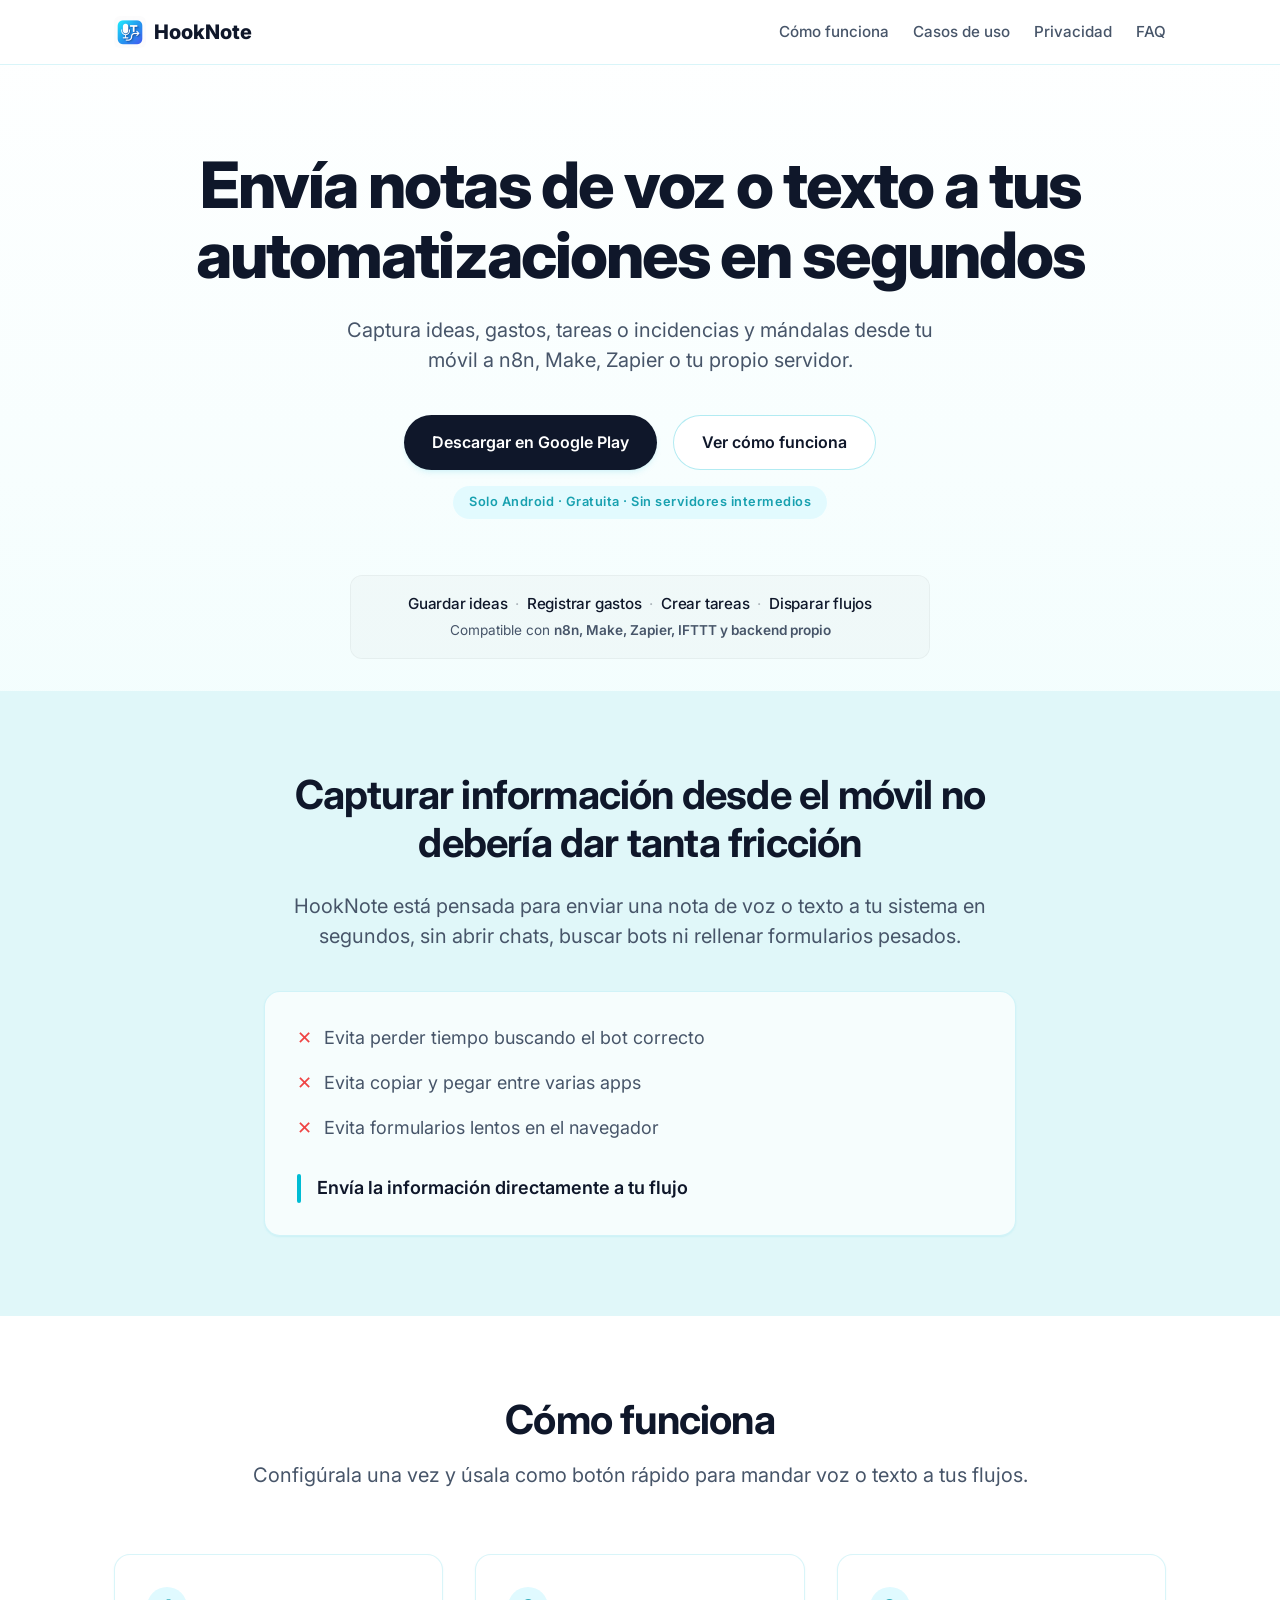
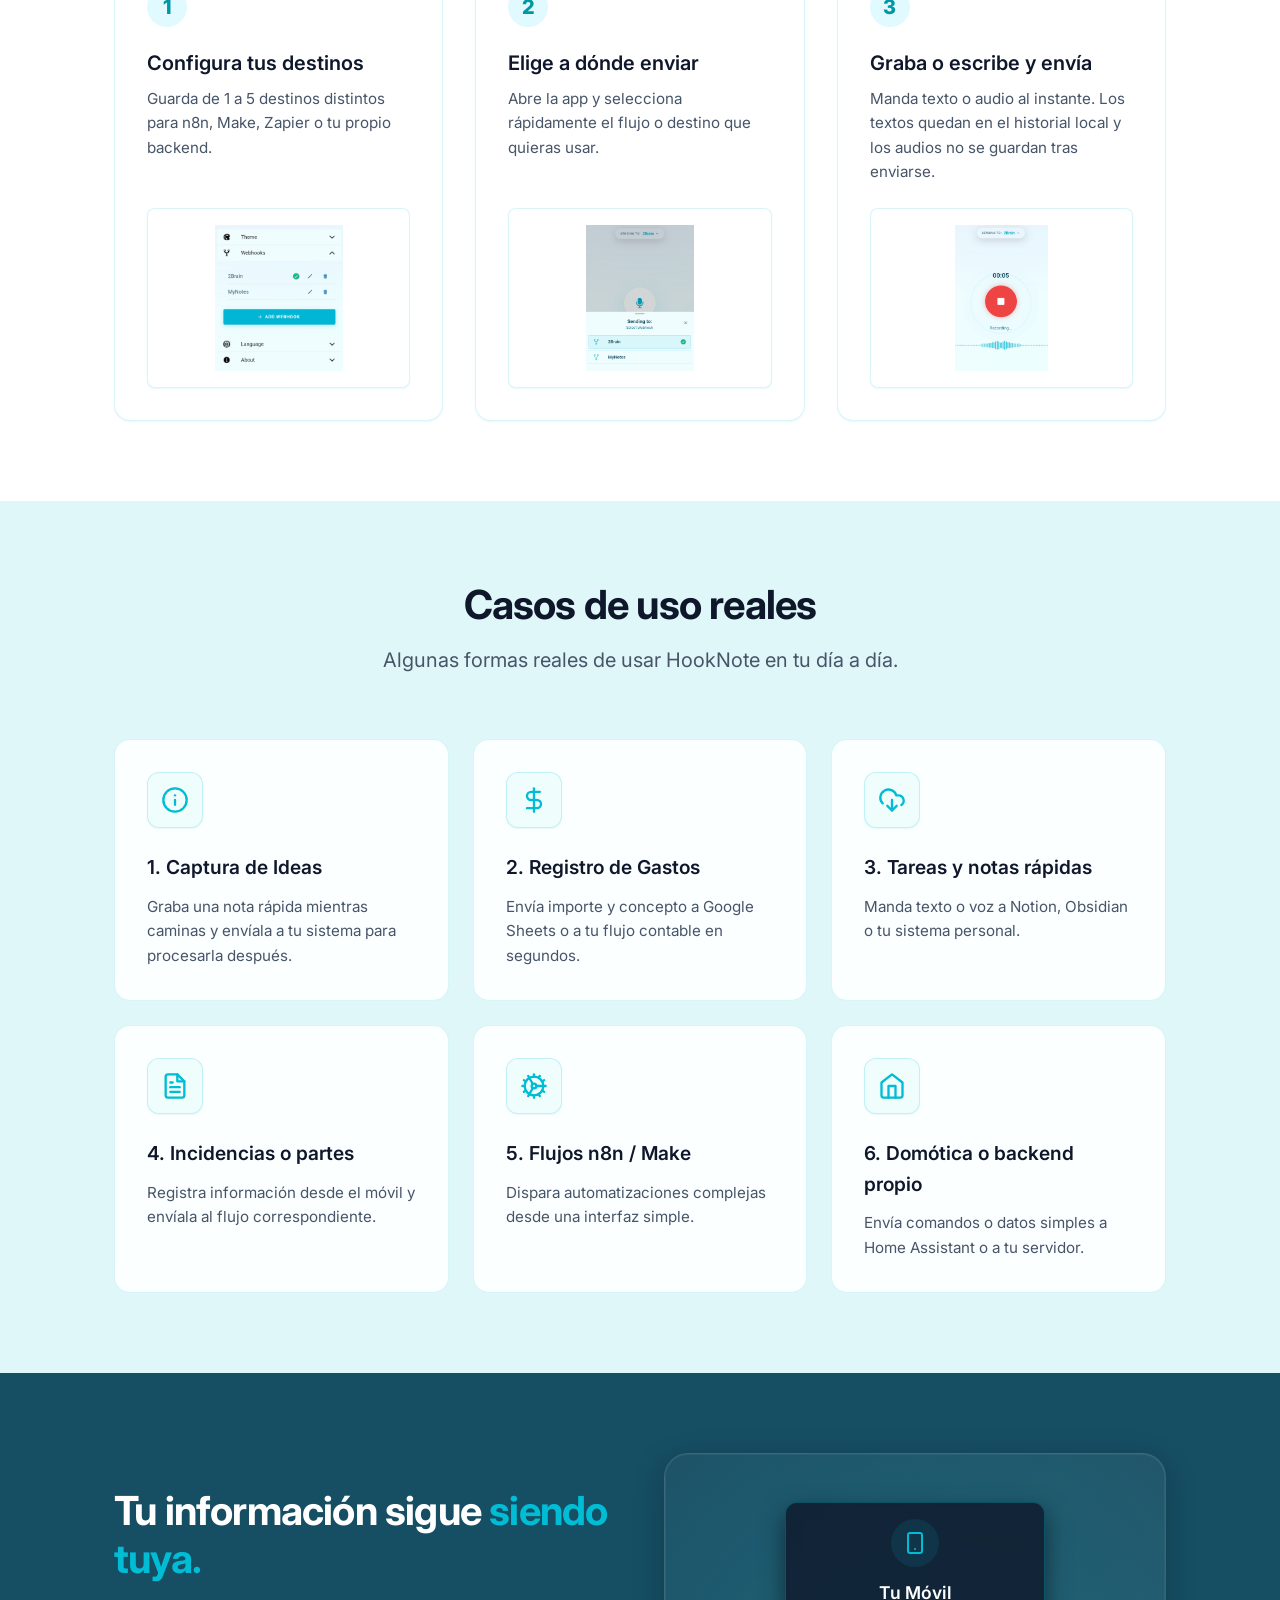
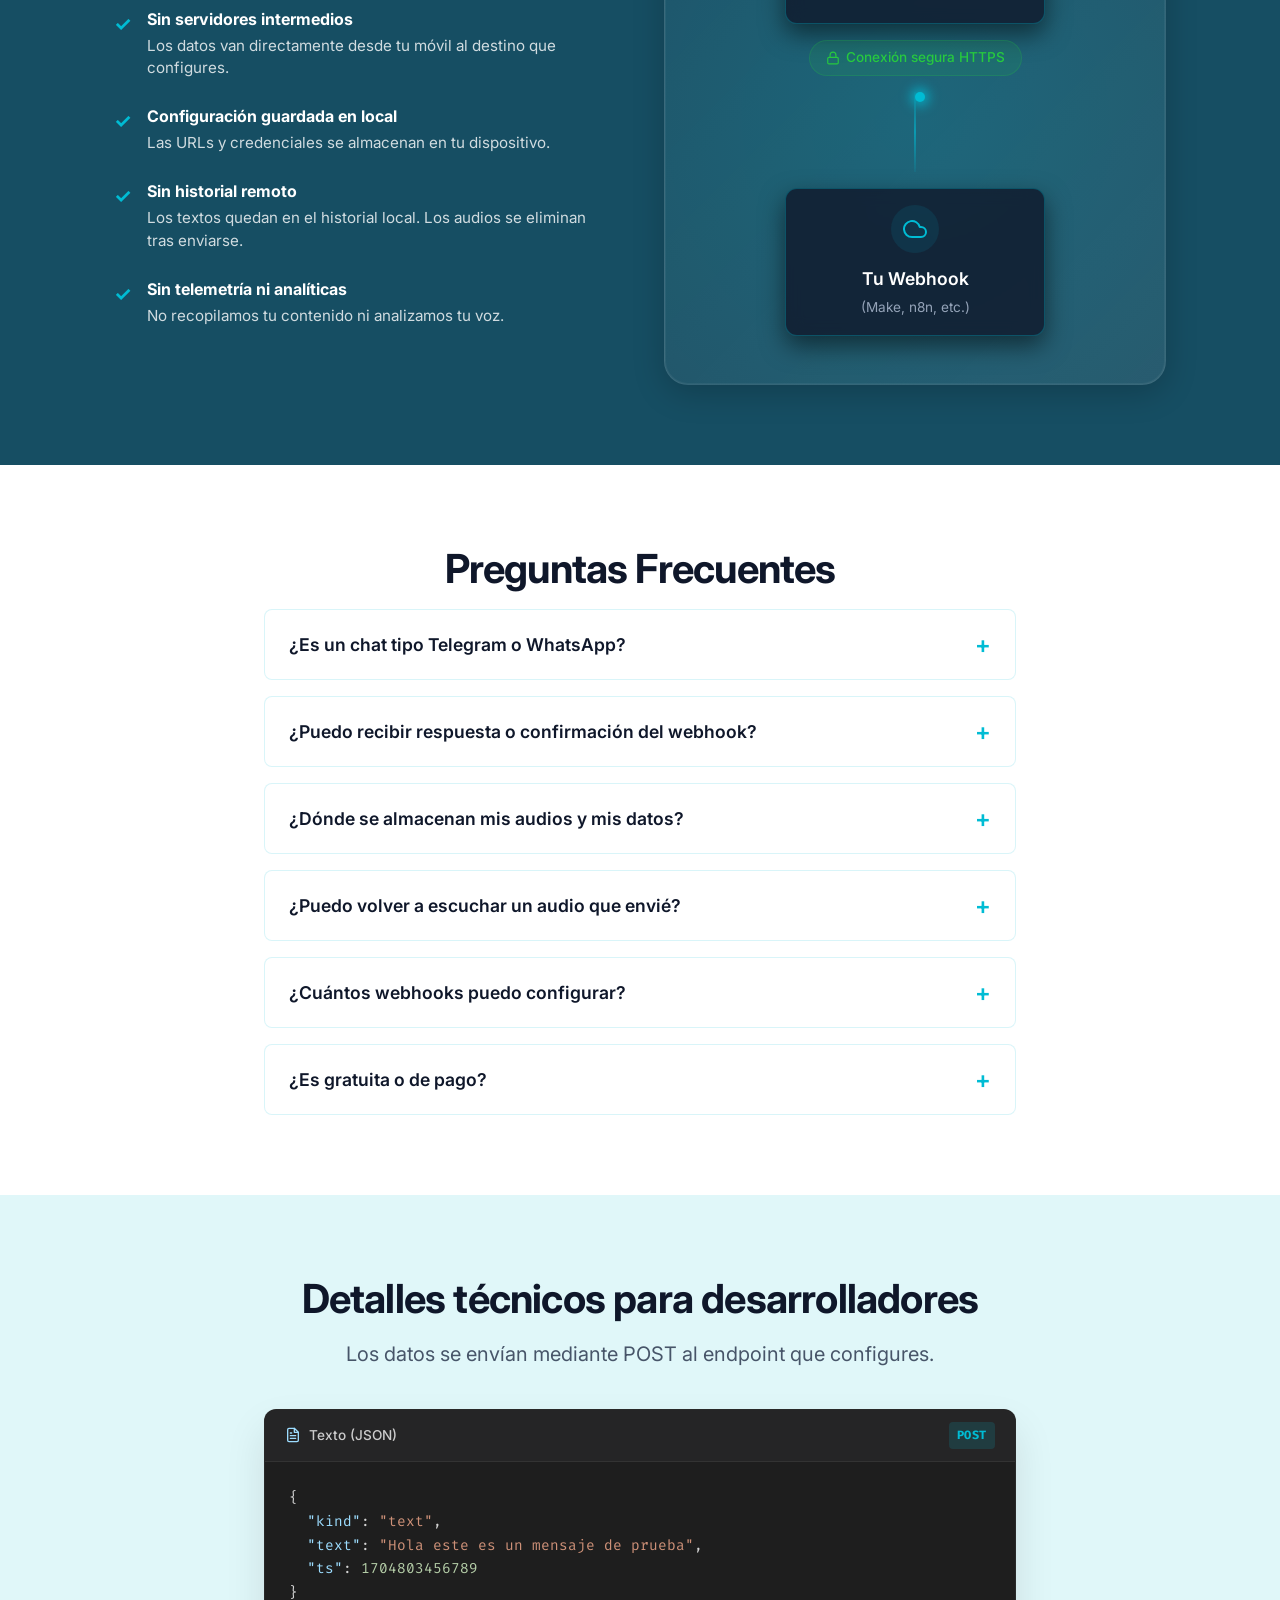
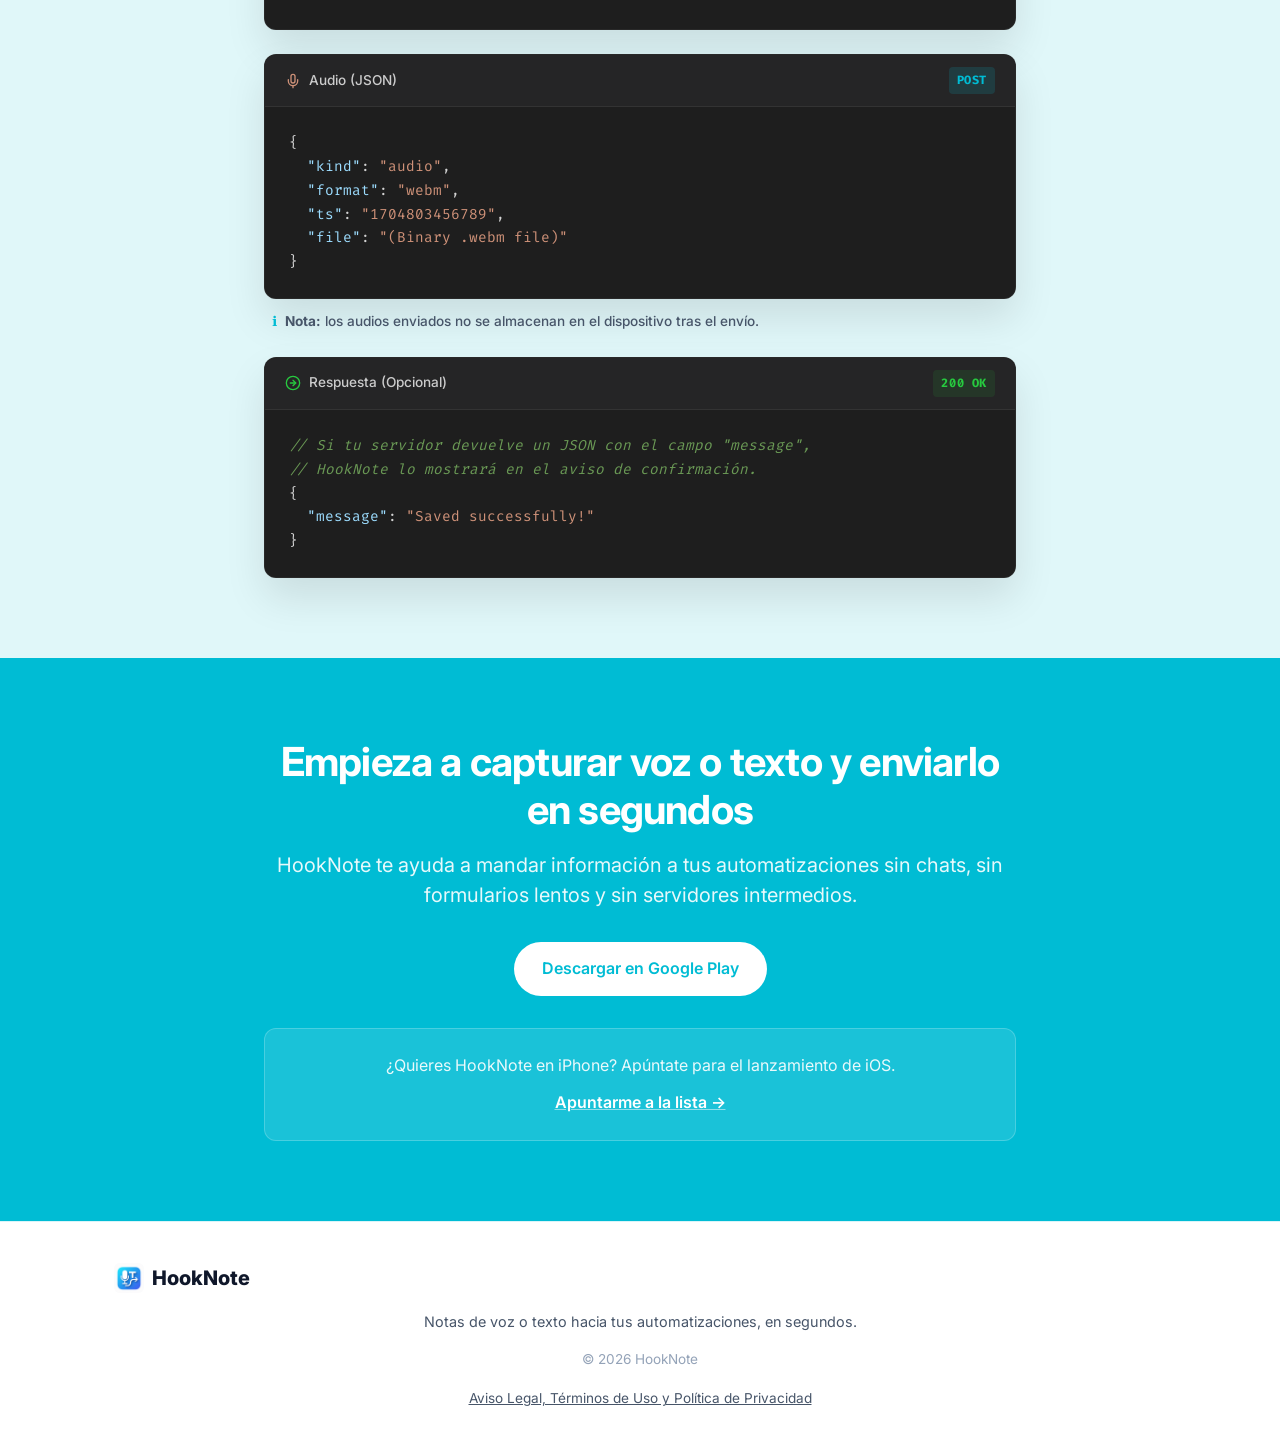
==== index.html @ 4d1f0eb0 "Add files via upload" ====
<!DOCTYPE html>
<html lang="es">

<head>
    <meta charset="UTF-8">
    <meta name="viewport" content="width=device-width, initial-scale=1.0">
    <title>HookNote - El punto de entrada universal para tus automatizaciones</title>
    <meta name="description"
        content="Envía texto o audio a múltiples webhooks de forma inmediata, sin bots ni chats intermedios. Tu app puente hacia Zapier, Make y n8n con privacidad total desde tu móvil Android.">
    <meta name="keywords"
        content="automatización, webhooks, make, n8n, zapier, productividad, android app, enviar audio a webhook">
    <meta name="author" content="HookNote">
    <meta name="robots" content="index, follow">
    <meta name="theme-color" content="#f0fdfd">

    <!-- Open Graph / Social Media -->
    <meta property="og:type" content="website">
    <meta property="og:url" content="https://www.hooknoteapp.com/">
    <meta property="og:title" content="HookNote - El punto de entrada universal para automatizaciones">
    <meta property="og:description"
        content="Lanza tus automatizaciones en un toque. Envía texto o audio a hasta 5 webhooks diferentes. Sin chats. Sin bots. Sin fricción.">
    <meta property="og:image" content="https://www.hooknoteapp.com/images/logo.png">

    <!-- Twitter -->
    <meta property="twitter:card" content="summary_large_image">
    <meta property="twitter:url" content="https://www.hooknoteapp.com/">
    <meta property="twitter:title" content="HookNote - El punto de entrada universal para automatizaciones">
    <meta property="twitter:description"
        content="Lanza tus automatizaciones en un toque. Envía texto o audio directo a tu endpoint.">
    <meta property="twitter:image" content="https://www.hooknoteapp.com/images/logo.png">

    <!-- Favicon -->
    <link rel="icon" type="image/png" href="/images/logo.png">
    <link rel="apple-touch-icon" href="/images/logo.png">
    <link rel="canonical" href="https://www.hooknoteapp.com/">

    <link rel="preconnect" href="https://fonts.googleapis.com">
    <link rel="preconnect" href="https://fonts.gstatic.com" crossorigin>
    <link
        href="https://fonts.googleapis.com/css2?family=Inter:wght@400;500;600;700;800&family=Fira+Code:wght@400;500&display=swap"
        rel="stylesheet">
  <script type="module" crossorigin src="/assets/main-Xn3hlkf2.js"></script>
  <link rel="stylesheet" crossorigin href="/assets/main-CnOqYNWs.css">
</head>

<body>

    <nav>
        <div class="container nav-container">
            <a href="#" class="logo" style="text-decoration: none;">
                <img src="/images/logo.png" alt="HookNote Logo">
                HookNote
            </a>

            <!-- Desktop Links -->
            <div class="nav-links desktop-menu">
                <a href="#how-it-works">Cómo funciona</a>
                <a href="#use-cases">Casos de uso</a>
                <a href="#privacy">Privacidad</a>
                <a href="#faq">FAQ</a>
            </div>

            <!-- Hamburger Button -->
            <button class="menu-toggle" aria-label="Abrir menú" aria-expanded="false">
                <span class="hamburger"></span>
            </button>
        </div>

        <!-- Mobile Menu Overlay -->
        <div class="mobile-menu">
            <a href="#how-it-works" class="mobile-link">Cómo funciona</a>
            <a href="#use-cases" class="mobile-link">Casos de uso</a>
            <a href="#privacy" class="mobile-link">Privacidad</a>
            <a href="#faq" class="mobile-link">FAQ</a>
            <hr class="mobile-divider">
            <a href="https://play.google.com/store/apps/details?id=com.hooknote.app" target="_blank"
                class="cta-button primary-btn w-full mt-4">
                <span>Descargar App</span>
            </a>
        </div>
    </nav>

    <main>
        <!-- 1️⃣ Hero -->
        <section class="hero pb-12 pt-20">
            <div class="container text-center">
                <h1 class="fade-up delay-1">Envía notas de voz o texto a tus automatizaciones en segundos</h1>
                <p class="subtitle fade-up delay-2">Captura ideas, gastos, tareas o incidencias y mándalas desde tu
                    móvil a n8n, Make, Zapier o tu propio servidor.</p>

                <div class="hero-actions fade-up delay-3"
                    style="display: flex; flex-direction: column; align-items: center; gap: 16px;">
                    <div style="display: flex; gap: 16px; justify-content: center; flex-wrap: wrap;">
                        <a href="https://play.google.com/store/apps/details?id=com.hooknote.app" target="_blank"
                            class="cta-button primary-btn">
                            <span>Descargar en Google Play</span>
                        </a>
                        <a href="#how-it-works" class="cta-button secondary-btn">Ver cómo funciona</a>
                    </div>
                    <div class="badge mt-2" style="font-size: 0.8rem; letter-spacing: 0.5px; opacity: 0.9;">Solo Android
                        · Gratuita · Sin servidores intermedios</div>
                </div>

                <!-- 2️⃣ Banda de usos rápidos & Compatibilidad Integrada -->
                <div class="fade-up delay-4"
                    style="margin-top: 2rem; margin-bottom: 2rem; max-width: 580px; margin-left: auto; margin-right: auto; padding: 1rem 1.5rem; background: rgba(0, 0, 0, 0.02); border-radius: 12px; border: 1px solid rgba(0, 0, 0, 0.04);">
                    <p
                        style="font-weight: 500; color: var(--text); font-size: 0.95rem; margin-bottom: 0.25rem; letter-spacing: -0.2px;">
                        Guardar ideas <span style="opacity: 0.3; font-weight: normal; margin: 0 4px;">&middot;</span>
                        Registrar gastos <span style="opacity: 0.3; font-weight: normal; margin: 0 4px;">&middot;</span>
                        Crear tareas <span style="opacity: 0.3; font-weight: normal; margin: 0 4px;">&middot;</span>
                        Disparar flujos
                    </p>
                    <p style="font-size: 0.85rem; color: var(--text-muted); margin: 0;">
                        Compatible con <span style="color: var(--text); font-weight: 600;">n8n, Make, Zapier, IFTTT y
                            backend propio</span>
                    </p>
                </div>
            </div>
        </section>

        <!-- 3️⃣ El problema real -->
        <section class="problem-section bg-soft py-20">
            <div class="container text-center max-w-800">
                <h2 class="section-title">Capturar información desde el móvil no debería dar tanta fricción</h2>
                <p class="subtitle" style="margin-top: 1.5rem;">HookNote está pensada para enviar una nota de voz o
                    texto a tu sistema en segundos, sin abrir chats, buscar bots ni rellenar formularios pesados.</p>
                <div class="problem-list glass-panel text-left mt-10">
                    <ul>
                        <li><span class="cross">✕</span> Evita perder tiempo buscando el bot correcto</li>
                        <li><span class="cross">✕</span> Evita copiar y pegar entre varias apps</li>
                        <li><span class="cross">✕</span> Evita formularios lentos en el navegador</li>
                    </ul>
                    <div class="problem-solution mt-8">
                        <div class="highlight-line"></div>
                        <p style="font-weight: 600;">Envía la información directamente a tu flujo</p>
                    </div>
                </div>
            </div>
        </section>

        <!-- 4️⃣ Cómo funciona -->
        <section id="how-it-works" class="how-it-works py-20">
            <div class="container">
                <div class="text-center mb-16">
                    <h2 class="section-title">Cómo funciona</h2>
                    <p class="subtitle">Configúrala una vez y úsala como botón rápido para mandar voz o texto a tus
                        flujos.</p>
                </div>

                <div class="steps-grid">
                    <div class="step-card glass-panel">
                        <div class="step-number">1</div>
                        <h3>Configura tus destinos</h3>
                        <p>Guarda de 1 a 5 destinos distintos para n8n, Make, Zapier o tu propio backend.</p>
                        <img src="/images/webhook.png" alt="Configurar Destinos" class="step-image">
                    </div>
                    <div class="step-card glass-panel">
                        <div class="step-number">2</div>
                        <h3>Elige a dónde enviar</h3>
                        <p>Abre la app y selecciona rápidamente el flujo o destino que quieras usar.</p>
                        <img src="/images/texto.png" alt="Seleccionar destino" class="step-image">
                    </div>
                    <div class="step-card glass-panel">
                        <div class="step-number">3</div>
                        <h3>Graba o escribe y envía</h3>
                        <p>Manda texto o audio al instante. Los textos quedan en el historial local y los audios no se
                            guardan tras enviarse.</p>
                        <img src="/images/audio.png" alt="Enviar mensaje" class="step-image">
                    </div>
                </div>
            </div>
        </section>

        <!-- 5️⃣ Casos de uso -->
        <section id="use-cases" class="use-cases bg-soft py-20">
            <div class="container">
                <div class="text-center mb-16">
                    <h2 class="section-title">Casos de uso reales</h2>
                    <p class="subtitle">Algunas formas reales de usar HookNote en tu día a día.</p>
                </div>

                <div class="use-cases-grid">
                    <div class="use-case-card premium-card">
                        <div class="uc-icon-wrapper">
                            <svg xmlns="http://www.w3.org/2000/svg" width="24" height="24" viewBox="0 0 24 24"
                                fill="none" stroke="currentColor" stroke-width="2" stroke-linecap="round"
                                stroke-linejoin="round">
                                <circle cx="12" cy="12" r="10"></circle>
                                <path d="M12 16v-4"></path>
                                <path d="M12 8h.01"></path>
                            </svg>
                        </div>
                        <h4>1. Captura de Ideas</h4>
                        <p>Graba una nota rápida mientras caminas y envíala a tu sistema para procesarla después.</p>
                    </div>
                    <div class="use-case-card premium-card">
                        <div class="uc-icon-wrapper">
                            <svg xmlns="http://www.w3.org/2000/svg" width="24" height="24" viewBox="0 0 24 24"
                                fill="none" stroke="currentColor" stroke-width="2" stroke-linecap="round"
                                stroke-linejoin="round">
                                <path d="M12 2v20"></path>
                                <path d="M17 5H9.5a3.5 3.5 0 0 0 0 7h5a3.5 3.5 0 0 1 0 7H6"></path>
                            </svg>
                        </div>
                        <h4>2. Registro de Gastos</h4>
                        <p>Envía importe y concepto a Google Sheets o a tu flujo contable en segundos.</p>
                    </div>
                    <div class="use-case-card premium-card">
                        <div class="uc-icon-wrapper">
                            <svg xmlns="http://www.w3.org/2000/svg" width="24" height="24" viewBox="0 0 24 24"
                                fill="none" stroke="currentColor" stroke-width="2" stroke-linecap="round"
                                stroke-linejoin="round">
                                <path d="M4 14.899A7 7 0 1 1 15.71 8h1.79a4.5 4.5 0 0 1 2.5 8.242"></path>
                                <path d="M12 12v9"></path>
                                <path d="m8 17 4 4 4-4"></path>
                            </svg>
                        </div>
                        <h4>3. Tareas y notas rápidas</h4>
                        <p>Manda texto o voz a Notion, Obsidian o tu sistema personal.</p>
                    </div>
                    <div class="use-case-card premium-card">
                        <div class="uc-icon-wrapper">
                            <svg xmlns="http://www.w3.org/2000/svg" width="24" height="24" viewBox="0 0 24 24"
                                fill="none" stroke="currentColor" stroke-width="2" stroke-linecap="round"
                                stroke-linejoin="round">
                                <path d="M14 2H6a2 2 0 0 0-2 2v16a2 2 0 0 0 2 2h12a2 2 0 0 0 2-2V8z"></path>
                                <polyline points="14 2 14 8 20 8"></polyline>
                                <line x1="16" y1="13" x2="8" y2="13"></line>
                                <line x1="16" y1="17" x2="8" y2="17"></line>
                                <polyline points="10 9 9 9 8 9"></polyline>
                            </svg>
                        </div>
                        <h4>4. Incidencias o partes</h4>
                        <p>Registra información desde el móvil y envíala al flujo correspondiente.</p>
                    </div>
                    <div class="use-case-card premium-card">
                        <div class="uc-icon-wrapper">
                            <svg xmlns="http://www.w3.org/2000/svg" width="24" height="24" viewBox="0 0 24 24"
                                fill="none" stroke="currentColor" stroke-width="2" stroke-linecap="round"
                                stroke-linejoin="round">
                                <path d="M12 20a8 8 0 1 0 0-16 8 8 0 0 0 0 16Z"></path>
                                <path d="M12 14a2 2 0 1 0 0-4 2 2 0 0 0 0 4Z"></path>
                                <path d="M12 2v2"></path>
                                <path d="M12 22v-2"></path>
                                <path d="m17 20.66-1-1.73"></path>
                                <path d="M11 10.27 7 3.34"></path>
                                <path d="m20.66 17-1.73-1"></path>
                                <path d="m3.34 7 1.73 1"></path>
                                <path d="M14 12h8"></path>
                                <path d="M2 12h2"></path>
                                <path d="m20.66 7-1.73 1"></path>
                                <path d="m3.34 17 1.73-1"></path>
                                <path d="m17 3.34-1 1.73"></path>
                                <path d="m11 13.73-4 6.93"></path>
                            </svg>
                        </div>
                        <h4>5. Flujos n8n / Make</h4>
                        <p>Dispara automatizaciones complejas desde una interfaz simple.</p>
                    </div>
                    <div class="use-case-card premium-card">
                        <div class="uc-icon-wrapper">
                            <svg xmlns="http://www.w3.org/2000/svg" width="24" height="24" viewBox="0 0 24 24"
                                fill="none" stroke="currentColor" stroke-width="2" stroke-linecap="round"
                                stroke-linejoin="round">
                                <path d="m3 9 9-7 9 7v11a2 2 0 0 1-2 2H5a2 2 0 0 1-2-2z"></path>
                                <polyline points="9 22 9 12 15 12 15 22"></polyline>
                            </svg>
                        </div>
                        <h4>6. Domótica o backend propio</h4>
                        <p>Envía comandos o datos simples a Home Assistant o a tu servidor.</p>
                    </div>
                </div>
            </div>
        </section>

        <!-- 6️⃣ Privacidad y Arquitectura -->
        <section id="privacy" class="privacy-section py-20 bg-dark text-white">
            <div class="container">
                <div class="privacy-grid">
                    <div class="privacy-content">
                        <h2 class="section-title">Tu información sigue <span class="highlight-cyan">siendo tuya.</span>
                        </h2>
                        <ul class="privacy-list">
                            <li>
                                <span class="check-icon">✓</span>
                                <div>
                                    <strong>Sin servidores intermedios</strong>
                                    <p>Los datos van directamente desde tu móvil al destino que configures.</p>
                                </div>
                            </li>
                            <li>
                                <span class="check-icon">✓</span>
                                <div>
                                    <strong>Configuración guardada en local</strong>
                                    <p>Las URLs y credenciales se almacenan en tu dispositivo.</p>
                                </div>
                            </li>
                            <li>
                                <span class="check-icon">✓</span>
                                <div>
                                    <strong>Sin historial remoto</strong>
                                    <p>Los textos quedan en el historial local. Los audios se eliminan tras enviarse.
                                    </p>
                                </div>
                            </li>
                            <li>
                                <span class="check-icon">✓</span>
                                <div>
                                    <strong>Sin telemetría ni analíticas</strong>
                                    <p>No recopilamos tu contenido ni analizamos tu voz.</p>
                                </div>
                            </li>
                        </ul>
                    </div>
                    <div class="privacy-visual">
                        <div class="advanced-diagram">
                            <div class="diagram-node mobile-node">
                                <div class="node-icon">
                                    <svg xmlns="http://www.w3.org/2000/svg" width="24" height="24" viewBox="0 0 24 24"
                                        fill="none" stroke="currentColor" stroke-width="2" stroke-linecap="round"
                                        stroke-linejoin="round">
                                        <rect x="5" y="2" width="14" height="20" rx="2" ry="2"></rect>
                                        <line x1="12" y1="18" x2="12.01" y2="18"></line>
                                    </svg>
                                </div>
                                <div class="node-text">Tu Móvil</div>
                            </div>

                            <div class="diagram-connection">
                                <div class="secure-badge">
                                    <svg xmlns="http://www.w3.org/2000/svg" width="14" height="14" viewBox="0 0 24 24"
                                        fill="none" stroke="currentColor" stroke-width="2" stroke-linecap="round"
                                        stroke-linejoin="round">
                                        <rect x="3" y="11" width="18" height="11" rx="2" ry="2"></rect>
                                        <path d="M7 11V7a5 5 0 0 1 10 0v4"></path>
                                    </svg>
                                    Conexión segura HTTPS
                                </div>
                                <div class="connection-path">
                                    <div class="data-packet"></div>
                                </div>
                            </div>

                            <div class="diagram-node webhook-node">
                                <div class="node-icon">
                                    <svg xmlns="http://www.w3.org/2000/svg" width="24" height="24" viewBox="0 0 24 24"
                                        fill="none" stroke="currentColor" stroke-width="2" stroke-linecap="round"
                                        stroke-linejoin="round">
                                        <path d="M18 10h-1.26A8 8 0 1 0 9 20h9a5 5 0 0 0 0-10z"></path>
                                    </svg>
                                </div>
                                <div class="node-text">Tu Webhook</div>
                                <div class="node-sub">(Make, n8n, etc.)</div>
                            </div>
                        </div>
                    </div>
                </div>
            </div>
        </section>

        <!-- 7️⃣ Para quién es & 8️⃣ FAQ -->
        <section id="faq" class="faq-section py-20">
            <div class="container max-w-800">
                <h2 class="section-title text-center mb-16">Preguntas Frecuentes</h2>

                <div class="faq-container">
                    <div class="faq-item">
                        <button class="faq-question">
                            ¿Es un chat tipo Telegram o WhatsApp?
                            <span class="faq-icon">+</span>
                        </button>
                        <div class="faq-answer">
                            <p><strong>No. HookNote no es una app de mensajería.</strong> Está pensada para capturar voz
                                o texto y enviarlo a tus flujos o servidores.</p>
                        </div>
                    </div>

                    <div class="faq-item">
                        <button class="faq-question">
                            ¿Puedo recibir respuesta o confirmación del webhook?
                            <span class="faq-icon">+</span>
                        </button>
                        <div class="faq-answer">
                            <p>Si tu webhook devuelve un JSON válido con el
                                campo <code>message</code> y responde con código 200, HookNote mostrará ese mensaje como
                                confirmación.
                                En caso contrario, se guardará el estado HTTP para que puedas revisar el envío.</p>
                        </div>
                    </div>

                    <div class="faq-item">
                        <button class="faq-question">
                            ¿Dónde se almacenan mis audios y mis datos?
                            <span class="faq-icon">+</span>
                        </button>
                        <div class="faq-answer">
                            <p>Exclusivamente en tu dispositivo móvil y en el servidor destino que tú hayas configurado.
                                HookNote no lee, no guarda y no sube tus datos a bases de datos propias.</p>
                        </div>
                    </div>

                    <div class="faq-item">
                        <button class="faq-question">
                            ¿Puedo volver a escuchar un audio que envié?
                            <span class="faq-icon">+</span>
                        </button>
                        <div class="faq-answer">
                            <p>No. Por diseño, los audios se eliminan del dispositivo una vez enviados.
                                HookNote muestra en el historial que se envió un audio, pero no guarda el archivo ni
                                permite su reproducción posterior.</p>
                        </div>
                    </div>

                    <div class="faq-item">
                        <button class="faq-question">
                            ¿Cuántos webhooks puedo configurar?
                            <span class="faq-icon">+</span>
                        </button>
                        <div class="faq-answer">
                            <p>Puedes almacenar y organizar hasta 5 flujos/webhooks distintos y alternar entre ellos con
                                un solo clic.</p>
                        </div>
                    </div>

                    <div class="faq-item">
                        <button class="faq-question">
                            ¿Es gratuita o de pago?
                            <span class="faq-icon">+</span>
                        </button>
                        <div class="faq-answer">
                            <p>Actualmente es <strong>100% gratuita</strong> y sin publicidad mientras validamos el
                                producto. En el futuro podría incluir funciones avanzadas de pago, pero el envío básico
                                a
                                webhooks siempre será gratuito.</p>
                        </div>
                    </div>
                </div>
            </div>
        </section>

        <!-- 8️⃣ Qué se envía exactamente (Devs) -->
        <section class="payload-section bg-soft py-20">
            <div class="container max-w-800">
                <div class="text-center mb-10">
                    <h2 class="section-title">Detalles técnicos para desarrolladores</h2>
                    <p class="subtitle">Los datos se envían mediante POST al endpoint que configures.</p>
                </div>

                <div class="code-editor">
                    <div class="code-header">
                        <div class="filename">
                            <svg xmlns="http://www.w3.org/2000/svg" width="16" height="16" viewBox="0 0 24 24"
                                fill="none" stroke="currentColor" stroke-width="2" stroke-linecap="round"
                                stroke-linejoin="round" style="color: #9cdcfe;">
                                <path d="M14 2H6a2 2 0 0 0-2 2v16a2 2 0 0 0 2 2h12a2 2 0 0 0 2-2V8z"></path>
                                <polyline points="14 2 14 8 20 8"></polyline>
                                <line x1="16" y1="13" x2="8" y2="13"></line>
                                <line x1="16" y1="17" x2="8" y2="17"></line>
                                <polyline points="10 9 9 9 8 9"></polyline>
                            </svg>
                            Texto (JSON)
                        </div>
                        <div class="code-badge">POST</div>
                    </div>
                    <pre><code><span class="token punct">{</span>
  <span class="token key">"kind"</span><span class="token punct">:</span> <span class="token string">"text"</span><span class="token punct">,</span>
  <span class="token key">"text"</span><span class="token punct">:</span> <span class="token string">"Hola este es un mensaje de prueba"</span><span class="token punct">,</span>
  <span class="token key">"ts"</span><span class="token punct">:</span> <span class="token number">1704803456789</span>
<span class="token punct">}</span></code></pre>
                </div>

                <div class="code-editor mt-6">
                    <div class="code-header">
                        <div class="filename">
                            <svg xmlns="http://www.w3.org/2000/svg" width="16" height="16" viewBox="0 0 24 24"
                                fill="none" stroke="currentColor" stroke-width="2" stroke-linecap="round"
                                stroke-linejoin="round" style="color: #ce9178;">
                                <path d="M12 2a3 3 0 0 0-3 3v7a3 3 0 0 0 6 0V5a3 3 0 0 0-3-3Z"></path>
                                <path d="M19 10v2a7 7 0 0 1-14 0v-2"></path>
                                <line x1="12" x2="12" y1="19" y2="22"></line>
                            </svg>
                            Audio (JSON)
                        </div>
                        <div class="code-badge">POST</div>
                    </div>
                    <pre><code><span class="token punct">{</span>
  <span class="token key">"kind"</span><span class="token punct">:</span> <span class="token string">"audio"</span><span class="token punct">,</span>
  <span class="token key">"format"</span><span class="token punct">:</span> <span class="token string">"webm"</span><span class="token punct">,</span>
  <span class="token key">"ts"</span><span class="token punct">:</span> <span class="token string">"1704803456789"</span><span class="token punct">,</span>
  <span class="token key">"file"</span><span class="token punct">:</span> <span class="token string">"(Binary .webm file)"</span>
<span class="token punct">}</span></code></pre>
                </div>

                <p
                    style="font-size: 0.85rem; color: var(--text-muted); padding-left: 8px; margin-top: 12px; font-weight: 500;">
                    <span style="color: var(--primary); margin-right: 4px;">ℹ️</span> <strong>Nota:</strong> los audios
                    enviados no se almacenan en el dispositivo tras el envío.
                </p>

                <div class="code-editor mt-6">
                    <div class="code-header">
                        <div class="filename">
                            <svg xmlns="http://www.w3.org/2000/svg" width="16" height="16" viewBox="0 0 24 24"
                                fill="none" stroke="currentColor" stroke-width="2" stroke-linecap="round"
                                stroke-linejoin="round" style="color: #27c93f;">
                                <circle cx="12" cy="12" r="10"></circle>
                                <polyline points="12 16 16 12 12 8"></polyline>
                                <line x1="8" y1="12" x2="16" y2="12"></line>
                            </svg>
                            Respuesta (Opcional)
                        </div>
                        <div class="code-badge" style="color: #27c93f; background: rgba(39, 201, 63, 0.1);">200 OK</div>
                    </div>
                    <pre><code><span class="token comment">// Si tu servidor devuelve un JSON con el campo "message",
// HookNote lo mostrará en el aviso de confirmación.</span>
<span class="token punct">{</span>
  <span class="token key">"message"</span><span class="token punct">:</span> <span class="token string">"Saved successfully!"</span>
<span class="token punct">}</span></code></pre>
                </div>
            </div>
        </section>

        <!-- 9️⃣ CTA Final -->
        <section class="final-cta py-20 bg-primary text-white text-center">
            <div class="container max-w-800">
                <h2 class="section-title" style="color: white; margin-bottom: 16px;">Empieza a capturar voz o texto y
                    enviarlo en segundos</h2>
                <p class="subtitle" style="color: rgba(255,255,255,0.9); margin-bottom: 32px;">HookNote te ayuda a
                    mandar información a tus automatizaciones sin chats, sin formularios lentos y sin servidores
                    intermedios.</p>
                <div class="cta-buttons-group">
                    <a href="https://play.google.com/store/apps/details?id=com.hooknote.app" target="_blank"
                        class="cta-button btn-white">
                        <span>Descargar en Google Play</span>
                    </a>
                </div>
                <div class="ios-cta mt-8 glass-box">
                    <p style="margin-bottom: 12px; opacity: 0.9;">¿Quieres HookNote en iPhone? Apúntate para el
                        lanzamiento de iOS.</p>
                    <a href="https://airtable.com/appsfR6cdsuIkAtZn/pag0CC9ZQFNQfKP9s/form" target="_blank"
                        class="ios-link">
                        Apuntarme a la lista →
                    </a>
                </div>
            </div>
        </section>
    </main>

    <footer>
        <div class="container">
            <div class="footer-content">
                <div class="logo opacity-80" style="margin-bottom: 16px;">
                    <img src="/images/logo.png" alt="HookNote Logo" style="height: 30px;">
                    HookNote
                </div>
                <p>Notas de voz o texto hacia tus automatizaciones, en segundos.</p>
                <div class="maker-badge">
                    &copy; 2026 HookNote
                </div>
                <div class="legal-links" style="margin-top: 16px;">
                    <a href="./legal_es.html"
                        style="color: var(--text-muted); font-size: 0.85rem; text-decoration: underline; transition: color 0.2s;"
                        onmouseover="this.style.color='var(--primary)'"
                        onmouseout="this.style.color='var(--text-muted)'">
                        Aviso Legal, Términos de Uso y Política de Privacidad
                    </a>
                </div>
            </div>
        </div>
    </footer>

</body>

</html>
---- assets/main-CnOqYNWs.css ----
:root{--primary: #00bcd4;--primary-dark: #0097a7;--primary-light: #e0faff;--bg-main: #f0fdfd;--bg-soft: #e0f7f9;--bg-dark: #164e63;--text-main: #0f172a;--text-muted: #475569;--text-light: #94a3b8;--border-light: rgba(0, 188, 212, .15);--border-medium: rgba(0, 188, 212, .3);--shadow-sm: 0 1px 2px 0 rgb(0 188 212 / .1);--shadow-md: 0 4px 6px -1px rgb(0 188 212 / .1), 0 2px 4px -2px rgb(0 188 212 / .1);--shadow-lg: 0 10px 15px -3px rgb(0 188 212 / .1), 0 4px 6px -4px rgb(0 188 212 / .1);--shadow-glow: 0 0 30px rgba(0, 188, 212, .2);--radius-sm: 8px;--radius-md: 12px;--radius-lg: 16px;--radius-xl: 24px}*{margin:0;padding:0;box-sizing:border-box;scroll-behavior:smooth;overflow-wrap:break-word;word-wrap:break-word}html{scroll-padding-top:80px}html,body{overflow-x:hidden;width:100%}body{font-family:Inter,system-ui,-apple-system,sans-serif;background:linear-gradient(180deg,#ffffff 0%,var(--bg-main) 100%);background-attachment:fixed;color:var(--text-main);line-height:1.6;-webkit-font-smoothing:antialiased;min-height:100vh}.container{max-width:1100px;margin:0 auto;padding:0 24px}.max-w-800{max-width:800px;margin:0 auto}.text-center{text-align:center}.text-left{text-align:left}.text-white{color:#fff}.highlight-cyan{color:var(--primary)}.bg-soft{background-color:var(--bg-soft)}.bg-dark{background-color:var(--bg-dark);color:#fff}.bg-primary{background-color:var(--primary)}.py-20{padding:80px 0}.pt-20{padding-top:80px}.pb-20{padding-bottom:80px}.mb-10{margin-bottom:40px}.mb-16{margin-bottom:64px}.mt-6{margin-top:24px}.mt-8{margin-top:32px}.mt-10{margin-top:40px}opacity-80{opacity:.8}h1{font-size:clamp(2.5rem,5vw,4rem);font-weight:800;line-height:1.1;letter-spacing:-.03em;margin-bottom:24px}h2.section-title{font-size:clamp(2rem,4vw,2.5rem);font-weight:700;line-height:1.2;letter-spacing:-.02em;margin-bottom:16px}h3{font-size:1.25rem;font-weight:600;margin-bottom:8px}h4{font-size:1.1rem;font-weight:600;margin-bottom:8px}p.subtitle{font-size:clamp(1.125rem,2vw,1.25rem);color:var(--text-muted);line-height:1.5}.hero p.subtitle{max-width:600px;margin:0 auto 40px}nav{position:fixed;top:0;left:0;width:100%;z-index:1000;background:#ffffffd9;backdrop-filter:blur(12px);-webkit-backdrop-filter:blur(12px);border-bottom:1px solid var(--border-light);padding:16px 0;transition:background .3s}body{padding-top:70px}.nav-container{display:flex;justify-content:space-between;align-items:center}.logo{display:flex;align-items:center;gap:8px;font-weight:800;font-size:1.25rem;color:var(--text-main)}.logo img{height:32px;border-radius:6px}.nav-links{display:flex;gap:24px}.nav-links a{text-decoration:none;color:var(--text-muted);font-weight:500;font-size:.95rem;transition:color .2s}.nav-links a:hover{color:var(--primary)}.cta-button{display:inline-flex;align-items:center;justify-content:center;padding:14px 28px;border-radius:50px;font-weight:600;font-size:1rem;text-decoration:none;transition:all .3s cubic-bezier(.16,1,.3,1)}.primary-btn{background:var(--text-main);color:#fff;box-shadow:var(--shadow-md)}.primary-btn:hover{background:#000;transform:translateY(-2px);box-shadow:var(--shadow-lg)}.secondary-btn{background:#fff;color:var(--text-main);border:1px solid var(--border-medium)}.secondary-btn:hover{background:var(--bg-soft);border-color:var(--text-muted)}.btn-white{background:#fff;color:var(--primary)}.btn-white:hover{transform:translateY(-2px);box-shadow:var(--shadow-lg)}.hero-actions{display:flex;gap:16px;justify-content:center;flex-wrap:wrap}.badge{display:inline-block;padding:6px 16px;background:var(--primary-light);color:var(--primary-dark);border-radius:100px;font-size:.875rem;font-weight:600;margin-bottom:24px}.glass-panel{background:#ffffffb3;border:1px solid var(--border-light);border-radius:var(--radius-lg);box-shadow:var(--shadow-sm)}.problem-list{padding:32px;font-size:1.125rem}.problem-list ul{list-style:none;margin-bottom:24px}.problem-list li{display:flex;align-items:flex-start;gap:12px;margin-bottom:16px;color:var(--text-muted)}.cross{color:#ef4444;font-weight:700}.problem-solution{position:relative;padding-left:20px;color:var(--text-main)}.highlight-line{position:absolute;left:0;top:0;bottom:0;width:4px;background:var(--primary);border-radius:2px}.steps-grid{display:grid;grid-template-columns:repeat(auto-fit,minmax(300px,1fr));gap:32px}.step-card{padding:32px;position:relative;overflow:hidden;transition:transform .3s;background:#fff;border-radius:var(--radius-lg);border:1px solid var(--border-light);display:flex;flex-direction:column}.step-card:hover{transform:translateY(-4px);box-shadow:var(--shadow-md);border-color:#00bcd44d}.step-card>p{margin-bottom:24px;flex-grow:1}.step-number{display:flex;align-items:center;justify-content:center;width:40px;height:40px;border-radius:50%;background:var(--primary-light);color:var(--primary-dark);font-weight:800;font-size:1.25rem;margin-bottom:20px}.step-card h3{color:var(--text-main)}.step-card p{color:var(--text-muted);margin-bottom:24px;font-size:.95rem}.step-image{width:100%;height:180px;object-fit:contain;background:#fff;border-radius:var(--radius-sm);border:1px solid var(--border-light);padding:16px;box-shadow:var(--shadow-sm)}.use-cases-grid{display:grid;grid-template-columns:repeat(auto-fill,minmax(300px,1fr));gap:24px}.premium-card{background:#ffffffe6;backdrop-filter:blur(10px);-webkit-backdrop-filter:blur(10px);padding:32px;border-radius:var(--radius-lg);border:1px solid var(--border-light);transition:all .4s cubic-bezier(.16,1,.3,1);position:relative;overflow:hidden}.premium-card:after{content:"";position:absolute;top:0;left:0;width:100%;height:100%;background:radial-gradient(circle at top right,rgba(0,188,212,.08) 0%,transparent 60%);opacity:0;transition:opacity .4s ease;pointer-events:none}.premium-card:hover{transform:translateY(-5px);border-color:#00bcd466;box-shadow:0 15px 30px #00bcd41a}.premium-card:hover:after{opacity:1}.uc-icon.step-image{width:100%;height:auto;max-height:250px;margin-top:auto;display:flex;justify-content:center;align-items:center;overflow:hidden}.uc-icon-wrapper{width:56px;height:56px;background:var(--bg-main);color:var(--primary);border-radius:var(--radius-md);display:flex;align-items:center;justify-content:center;margin-bottom:24px;box-shadow:var(--shadow-sm),inset 0 0 0 1px #00bcd433;transition:transform .4s cubic-bezier(.175,.885,.32,1.275),background .3s ease}.premium-card:hover .uc-icon-wrapper{transform:scale(1.1) rotate(2deg);background:var(--primary-light)}.uc-icon-wrapper svg{width:28px;height:28px}.premium-card h4{font-size:1.2rem;color:var(--text-main);margin-bottom:12px}.premium-card p{color:var(--text-muted);font-size:.95rem;line-height:1.6}.privacy-grid{display:grid;grid-template-columns:1fr 1fr;gap:48px;align-items:center}@media(max-width:900px){.privacy-grid{grid-template-columns:1fr}}.privacy-list{list-style:none;margin-top:24px}.privacy-list li{display:flex;align-items:flex-start;gap:16px;margin-bottom:24px;color:#fffc;line-height:1.5}.check-icon{color:var(--primary);font-weight:700;font-size:1.25rem;flex-shrink:0;margin-top:2px}.privacy-list li div{flex:1;min-width:0}.privacy-list li strong{display:block;margin-bottom:4px;color:#fff}.privacy-list li p{font-size:.95rem}.advanced-diagram{background:linear-gradient(135deg,#ffffff08,#ffffff14);border:1px solid rgba(255,255,255,.1);box-shadow:0 8px 32px #0003,inset 0 0 0 1px #ffffff0d;border-radius:var(--radius-xl);padding:48px;display:flex;flex-direction:column;align-items:center;position:relative;overflow:hidden}.advanced-diagram:before{content:"";position:absolute;top:-50%;left:-50%;width:200%;height:200%;background:radial-gradient(circle at 50% 50%,rgba(0,188,212,.15) 0%,transparent 50%);z-index:0;pointer-events:none}.diagram-node{position:relative;z-index:1;background:#0f172acc;backdrop-filter:blur(8px);-webkit-backdrop-filter:blur(8px);border:1px solid rgba(0,188,212,.3);padding:16px 32px;border-radius:var(--radius-md);display:flex;flex-direction:column;align-items:center;width:100%;max-width:260px;box-shadow:0 10px 25px #00000080;transition:transform .3s ease,border-color .3s ease,box-shadow .3s ease}.diagram-node:hover{transform:translateY(-2px);border-color:var(--primary);box-shadow:0 10px 25px #00bcd433}.node-icon{width:48px;height:48px;background:#00bcd41a;color:var(--primary);border-radius:50%;display:flex;align-items:center;justify-content:center;margin-bottom:12px}.node-text{font-weight:600;font-size:1.1rem;color:#fff}.node-sub{font-size:.85rem;color:var(--text-light);margin-top:4px}.diagram-connection{position:relative;z-index:1;display:flex;flex-direction:column;align-items:center;width:100%;justify-content:center;padding:16px 0}.secure-badge{display:inline-flex;align-items:center;gap:6px;background:#27c93f1a;color:#27c93f;padding:6px 16px;border-radius:100px;font-size:.85rem;font-weight:500;border:1px solid rgba(39,201,63,.2);margin-bottom:16px}.connection-path{position:relative;width:2px;height:80px;background:linear-gradient(to bottom,#00bcd41a,#00bcd499,#00bcd41a)}.data-packet{position:absolute;top:0;left:50%;width:10px;height:10px;background:var(--primary);border-radius:50%;box-shadow:0 0 12px 4px #00bcd4cc;animation:sendPacket 2.5s infinite cubic-bezier(.4,0,.2,1)}@keyframes sendPacket{0%{top:0;opacity:0;transform:translate(-50%) scale(.5)}15%{opacity:1;transform:translate(-50%) scale(1.2)}85%{opacity:1;transform:translate(-50%) scale(1.2)}to{top:100%;opacity:0;transform:translate(-50%) scale(.5)}}.code-editor{background:#1e1e1e;border-radius:var(--radius-md);overflow:hidden;box-shadow:0 20px 40px #0000001a;border:1px solid rgba(255,255,255,.05)}.code-header{background:#252526;padding:12px 20px;display:flex;align-items:center;justify-content:space-between;border-bottom:1px solid #333333}.filename{color:#ccc;font-size:.85rem;font-family:Inter,sans-serif;font-weight:500;display:flex;align-items:center;gap:8px}.code-badge{background:#00bcd426;color:var(--primary);padding:4px 8px;border-radius:4px;font-size:.75rem;font-weight:700;font-family:Fira Code,monospace;text-transform:uppercase;letter-spacing:.05em}pre{margin:0;padding:24px;overflow-x:auto;background:#1e1e1e}code{font-family:Fira Code,monospace;font-size:.9rem;color:#d4d4d4}.token.string{color:#ce9178}.token.key{color:#9cdcfe}.token.number{color:#b5cea8}.token.punct{color:#d4d4d4}.token.comment{color:#6a9955;font-style:italic}.faq-container{display:flex;flex-direction:column;gap:16px}.faq-item{background:#fff;border:1px solid var(--border-light);border-radius:var(--radius-sm);overflow:hidden}.faq-question{width:100%;text-align:left;background:none;border:none;padding:20px 24px;font-size:1.1rem;font-weight:600;color:var(--text-main);display:flex;justify-content:space-between;align-items:center;cursor:pointer;font-family:inherit}.faq-icon{color:var(--primary);font-size:1.5rem;transition:transform .3s}.faq-question.active .faq-icon{transform:rotate(45deg)}.faq-answer{max-height:0;overflow:hidden;transition:max-height .3s ease-out;background:var(--bg-soft)}.faq-answer p{padding:8px 24px 24px;color:var(--text-muted)}.glass-box{background:#ffffff1a;border:1px solid rgba(255,255,255,.2);border-radius:var(--radius-md);padding:24px}.ios-link{color:#fff;font-weight:600;text-decoration:underline;text-decoration-color:#ffffff80}.ios-link:hover{text-decoration-color:#fff}footer{text-align:center;padding:40px 0;border-top:1px solid var(--border-light);color:var(--text-muted);font-size:.9rem}.maker-badge{margin-top:16px;font-size:.85rem;color:var(--text-light)}.w-full{width:100%}.menu-toggle{display:none;background:none;border:none;cursor:pointer;padding:8px;z-index:1000}.hamburger{display:block;width:24px;height:2px;background-color:var(--text-main);position:relative;transition:background-color .3s cubic-bezier(.16,1,.3,1)}.hamburger:before,.hamburger:after{content:"";position:absolute;width:24px;height:2px;background-color:var(--text-main);transition:transform .3s cubic-bezier(.16,1,.3,1),top .3s cubic-bezier(.16,1,.3,1);left:0}.hamburger:before{top:-8px}.hamburger:after{top:8px}.menu-toggle.active .hamburger{background-color:transparent}.menu-toggle.active .hamburger:before{top:0;transform:rotate(45deg)}.menu-toggle.active .hamburger:after{top:0;transform:rotate(-45deg)}.mobile-menu{display:none;position:absolute;top:100%;left:0;width:100%;background:#fffffffa;backdrop-filter:blur(12px);-webkit-backdrop-filter:blur(12px);border-bottom:1px solid var(--border-light);box-shadow:var(--shadow-md);padding:24px;flex-direction:column;gap:16px;transform:translateY(-10px);opacity:0;transition:transform .3s ease,opacity .3s ease;z-index:99}.mobile-menu.open{display:flex;transform:translateY(0);opacity:1}.mobile-link{text-decoration:none;color:var(--text-main);font-size:1.125rem;font-weight:500;padding:8px 0}.mobile-divider{border:0;height:1px;background:var(--border-light);margin:8px 0}@media(max-width:768px){.desktop-menu{display:none}.menu-toggle{display:block}.hero h1{font-size:2.25rem;margin-top:16px}.hero-actions{flex-direction:column;gap:12px}.hero-actions a{width:100%}.steps-grid,.use-cases-grid{grid-template-columns:1fr}.premium-card{text-align:center;padding:24px}.uc-icon-wrapper{margin:0 auto 20px}.privacy-grid{grid-template-columns:1fr;gap:32px}.advanced-diagram{padding:32px 16px}.code-editor{font-size:.85rem}pre{padding:16px}.py-20{padding:48px 0}.pt-20{padding-top:48px}.pb-20{padding-bottom:48px}.faq-question{padding:16px;font-size:1rem}}.fade-up{opacity:0;transform:translateY(20px);transition:opacity .6s ease-out,transform .6s ease-out}.fade-up.visible{opacity:1;transform:translateY(0)}.delay-1{transition-delay:.1s}.delay-2{transition-delay:.2s}.delay-3{transition-delay:.3s}
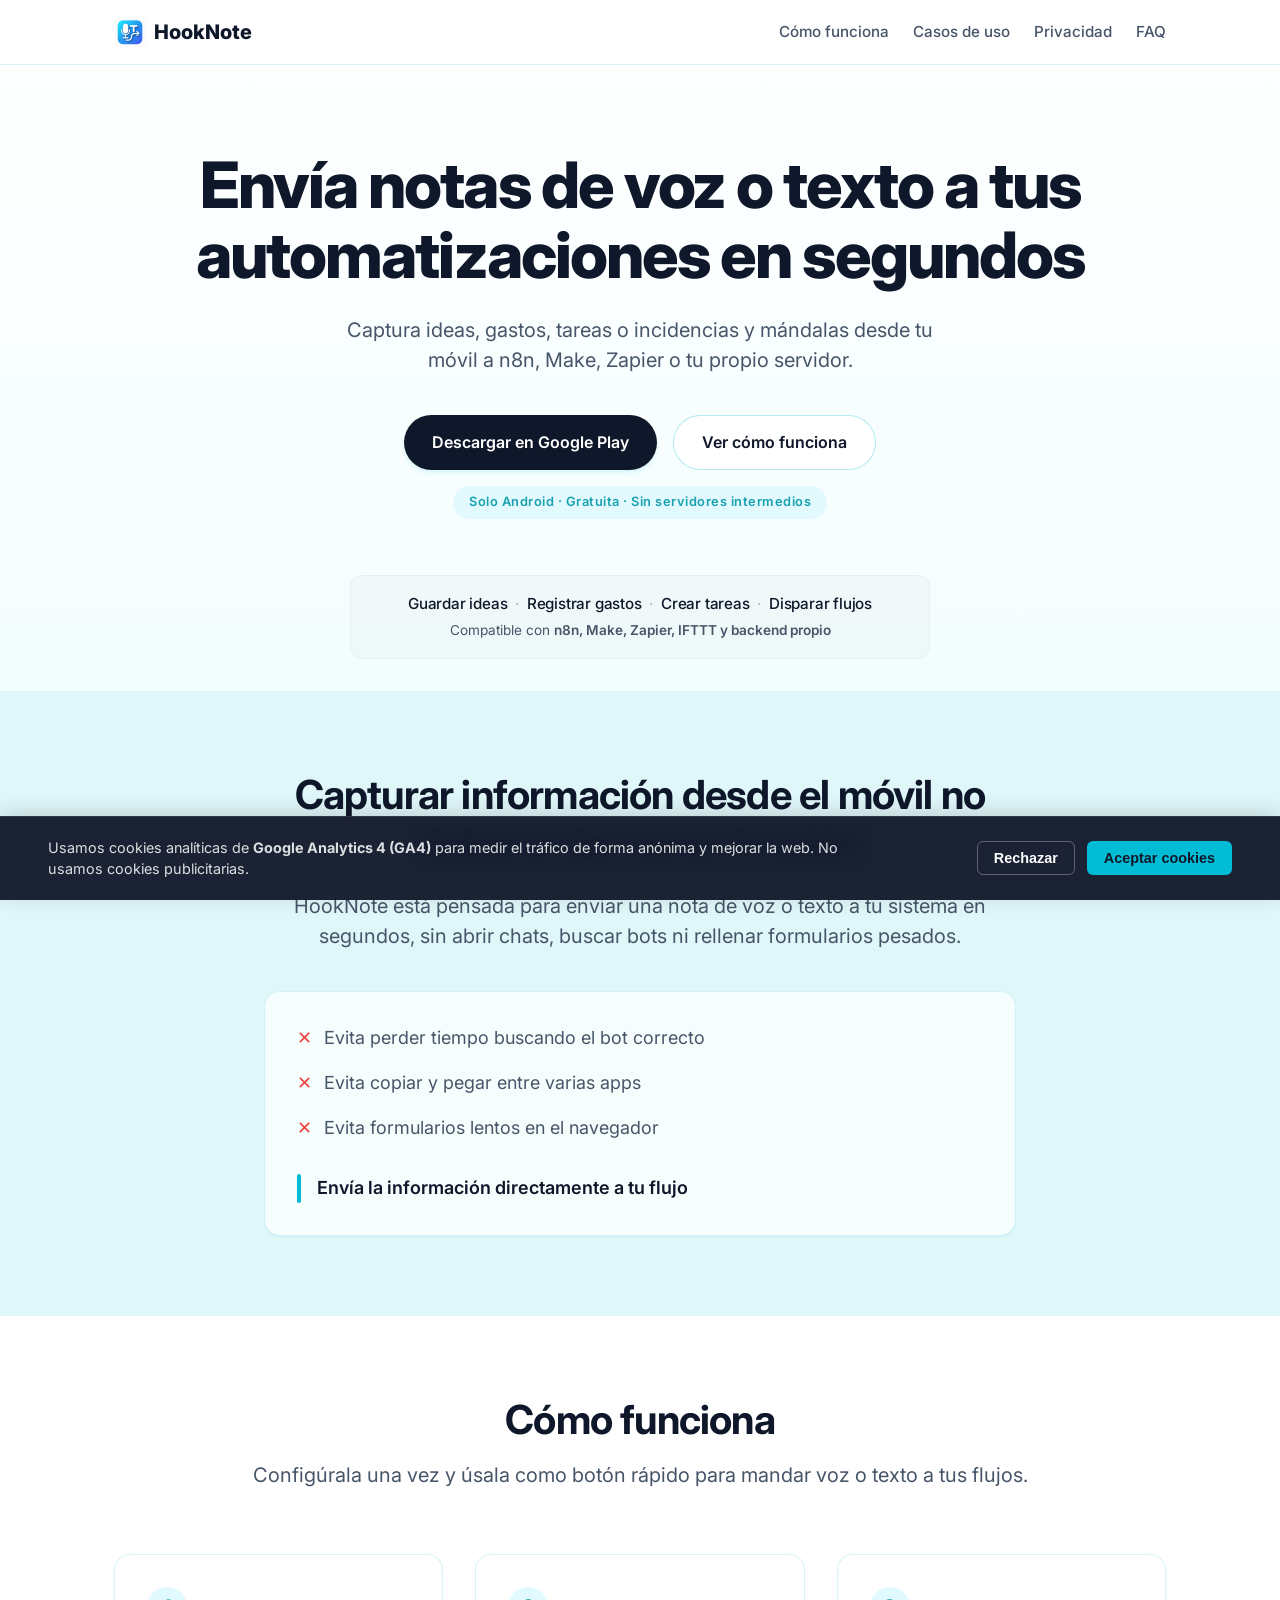
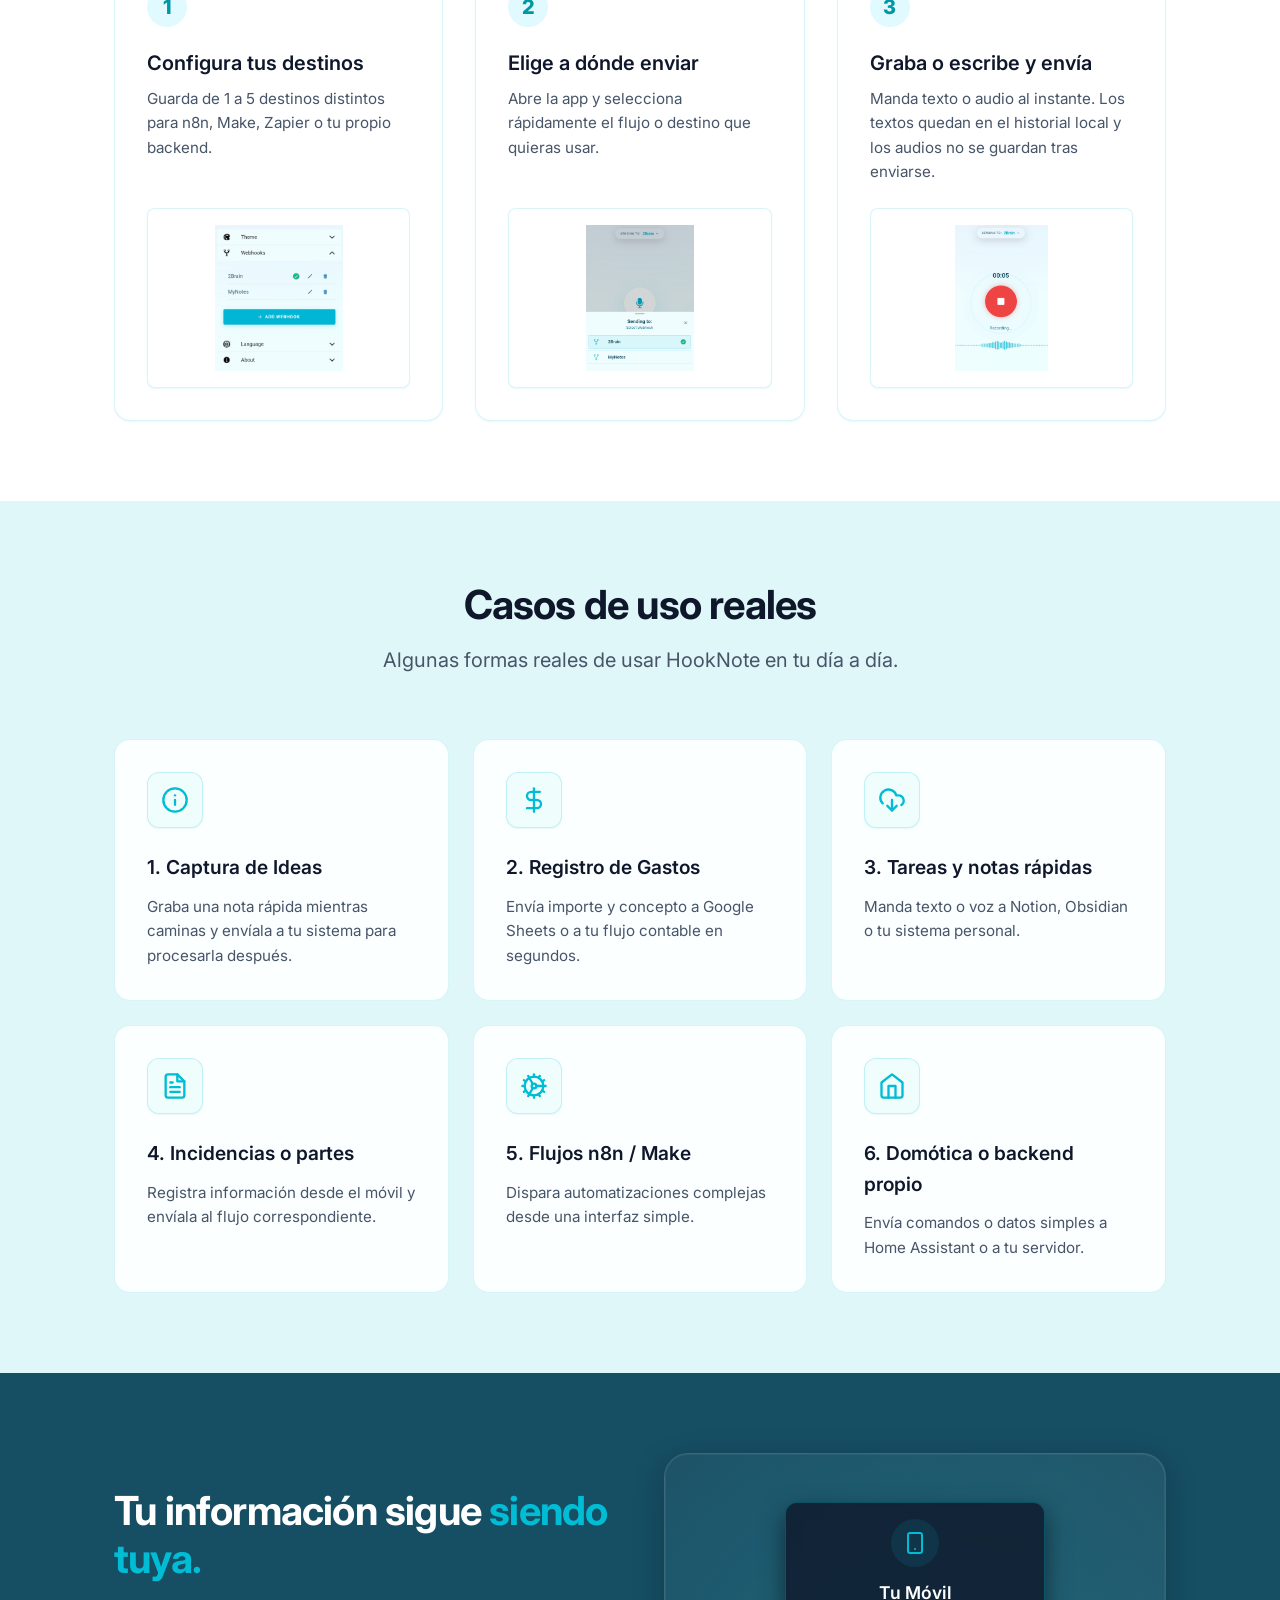
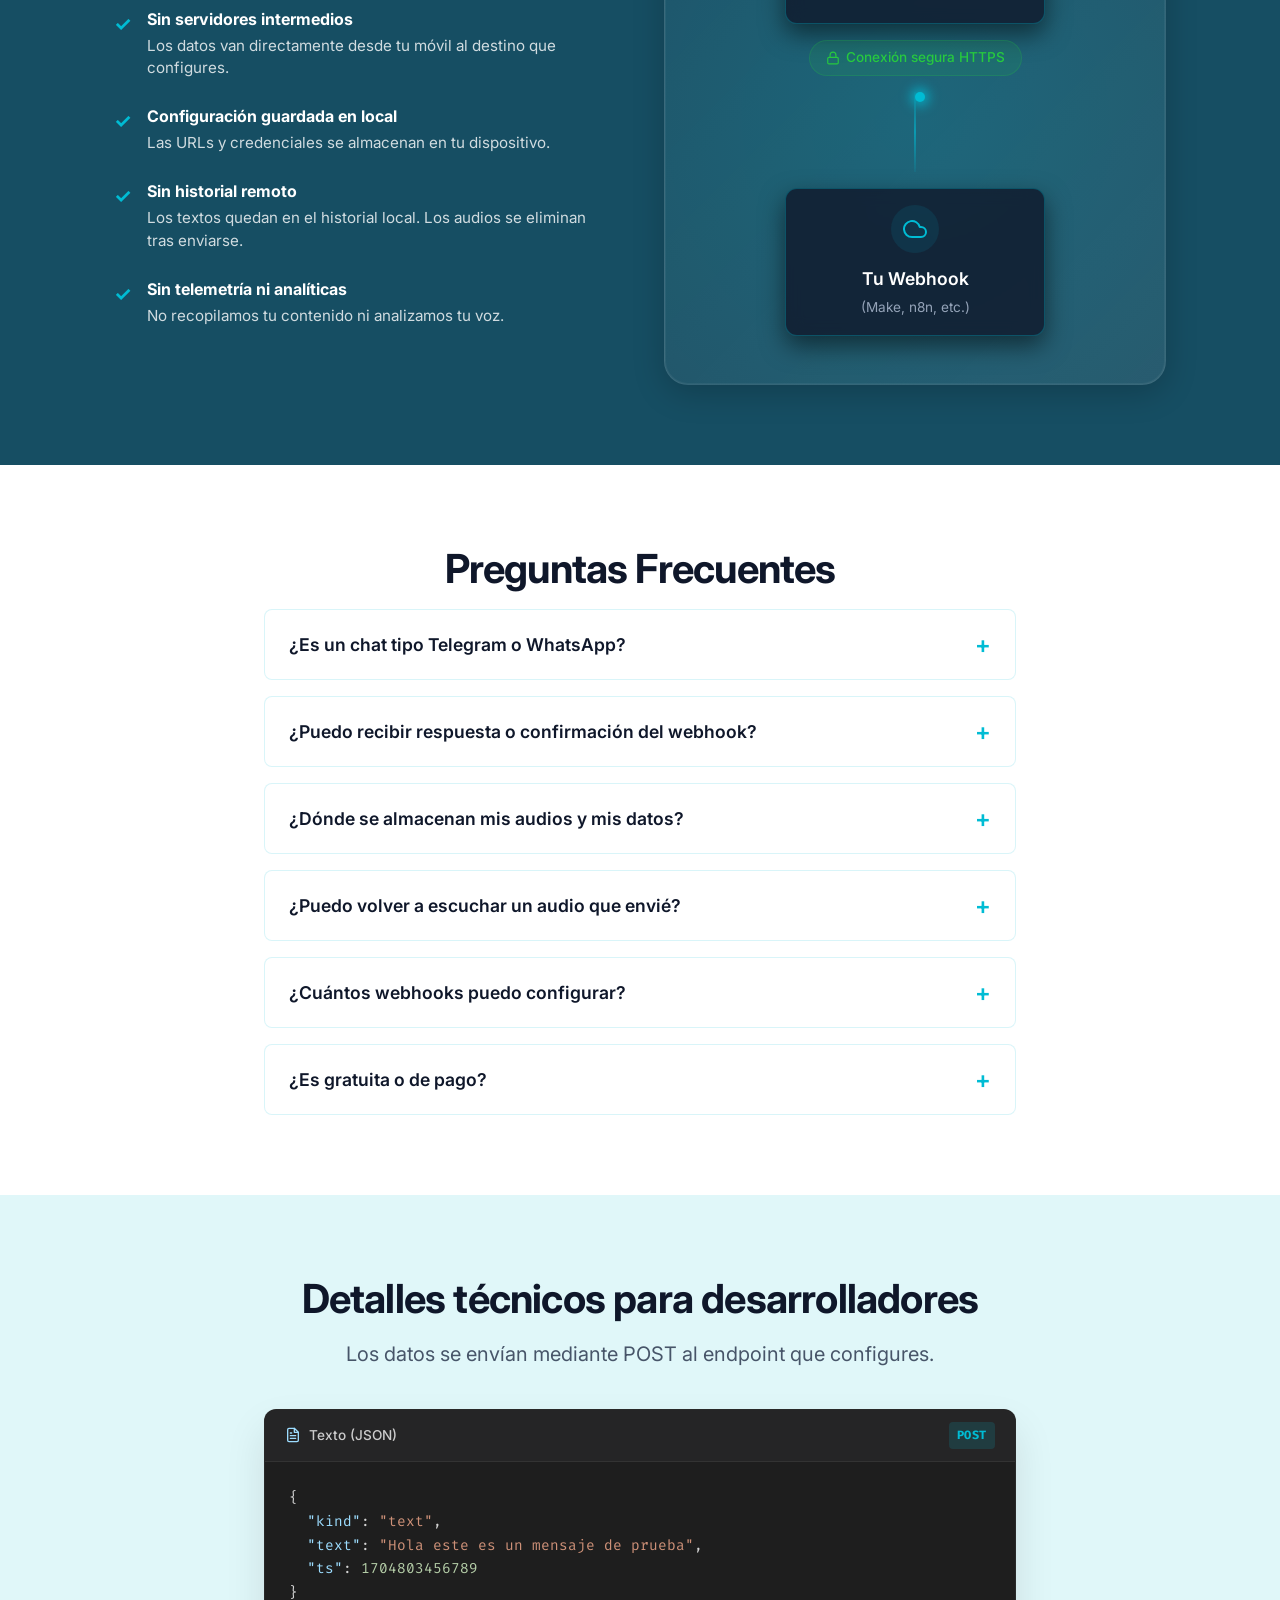
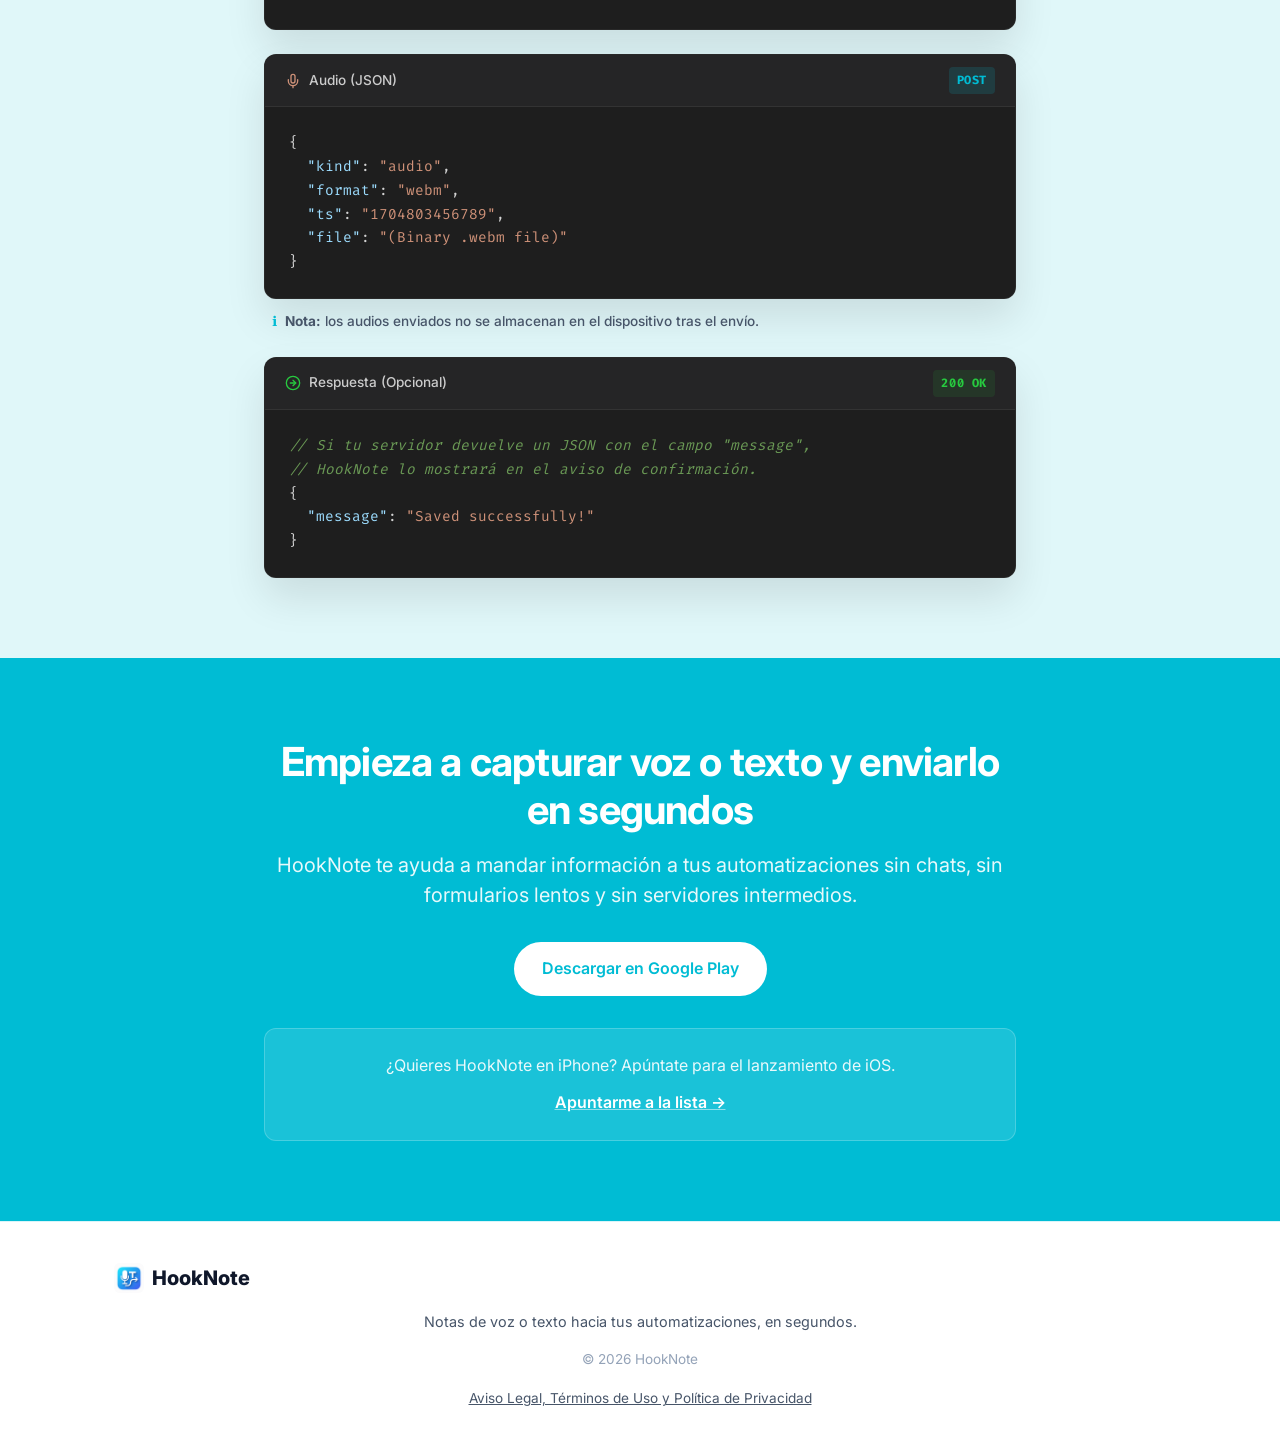
==== commit b9b87fab: "fix: cookie module type" ====
--- a/index.html
+++ b/index.html
@@ -2,6 +2,35 @@
 <html lang="es">
 
 <head>
+    <!-- Google Consent Mode -->
+    <script>
+        window.dataLayer = window.dataLayer || [];
+        function gtag() { dataLayer.push(arguments); }
+        gtag('consent', 'default', {
+            'ad_storage': 'denied',
+            'analytics_storage': 'denied'
+        });
+
+        // Load granted state if already accepted
+        if (localStorage.getItem("hooknote_cookie_consent") === "accepted") {
+            gtag('consent', 'update', {
+                'ad_storage': 'granted',
+                'analytics_storage': 'granted'
+            });
+        }
+    </script>
+    
+    <!-- Google Tag Manager -->
+    <script>(function (w, d, s, l, i) {
+            w[l] = w[l] || []; w[l].push({
+                'gtm.start':
+                    new Date().getTime(), event: 'gtm.js'
+            }); var f = d.getElementsByTagName(s)[0],
+                j = d.createElement(s), dl = l != 'dataLayer' ? '&l=' + l : ''; j.async = true; j.src =
+                    'https://www.googletagmanager.com/gtm.js?id=' + i + dl; f.parentNode.insertBefore(j, f);
+        })(window, document, 'script', 'dataLayer', 'GTM-KTXKHZTX');</script>
+    <!-- End Google Tag Manager -->
+
     <meta charset="UTF-8">
     <meta name="viewport" content="width=device-width, initial-scale=1.0">
     <title>HookNote - El punto de entrada universal para tus automatizaciones</title>
@@ -39,11 +68,17 @@
     <link
         href="https://fonts.googleapis.com/css2?family=Inter:wght@400;500;600;700;800&family=Fira+Code:wght@400;500&display=swap"
         rel="stylesheet">
-  <script type="module" crossorigin src="/assets/main-Xn3hlkf2.js"></script>
-  <link rel="stylesheet" crossorigin href="/assets/main-CnOqYNWs.css">
+  <script type="module" crossorigin src="/assets/main-BiAA4d2C.js"></script>
+  <link rel="modulepreload" crossorigin href="/assets/cookies-m46SQ3Bs.js">
+  <link rel="stylesheet" crossorigin href="/assets/main-DlEg93eN.css">
 </head>
 
 <body>
+    <!-- Google Tag Manager (noscript) -->
+    <noscript><iframe src="https://www.googletagmanager.com/ns.html?id=GTM-KTXKHZTX" height="0" width="0"
+            style="display:none;visibility:hidden"></iframe></noscript>
+    <!-- End Google Tag Manager (noscript) -->
+
 
     <nav>
         <div class="container nav-container">
@@ -74,9 +109,10 @@
             <a href="#faq" class="mobile-link">FAQ</a>
             <hr class="mobile-divider">
             <a href="https://play.google.com/store/apps/details?id=com.hooknote.app" target="_blank"
-                class="cta-button primary-btn w-full mt-4">
+                id="btn-download-nav" class="cta-button primary-btn w-full mt-4">
                 <span>Descargar App</span>
             </a>
+
         </div>
     </nav>
 
@@ -92,10 +128,13 @@
                     style="display: flex; flex-direction: column; align-items: center; gap: 16px;">
                     <div style="display: flex; gap: 16px; justify-content: center; flex-wrap: wrap;">
                         <a href="https://play.google.com/store/apps/details?id=com.hooknote.app" target="_blank"
-                            class="cta-button primary-btn">
+                            id="btn-download-hero" class="cta-button primary-btn">
                             <span>Descargar en Google Play</span>
                         </a>
-                        <a href="#how-it-works" class="cta-button secondary-btn">Ver cómo funciona</a>
+
+                        <a href="#how-it-works" id="btn-how-it-works" class="cta-button secondary-btn">Ver cómo
+                            funciona</a>
+
                     </div>
                     <div class="badge mt-2" style="font-size: 0.8rem; letter-spacing: 0.5px; opacity: 0.9;">Solo Android
                         · Gratuita · Sin servidores intermedios</div>
@@ -531,17 +570,19 @@
                     intermedios.</p>
                 <div class="cta-buttons-group">
                     <a href="https://play.google.com/store/apps/details?id=com.hooknote.app" target="_blank"
-                        class="cta-button btn-white">
+                        id="btn-download-footer" class="cta-button btn-white">
                         <span>Descargar en Google Play</span>
                     </a>
+
                 </div>
                 <div class="ios-cta mt-8 glass-box">
                     <p style="margin-bottom: 12px; opacity: 0.9;">¿Quieres HookNote en iPhone? Apúntate para el
                         lanzamiento de iOS.</p>
                     <a href="https://airtable.com/appsfR6cdsuIkAtZn/pag0CC9ZQFNQfKP9s/form" target="_blank"
-                        class="ios-link">
+                        id="btn-ios-waitlist" class="ios-link">
                         Apuntarme a la lista →
                     </a>
+
                 </div>
             </div>
         </section>
@@ -570,6 +611,17 @@
         </div>
     </footer>
 
+    <!-- Cookie Consent Banner -->
+    <div id="cookie-consent-banner" class="cookie-banner">
+        <div class="cookie-content">
+            <p>Usamos cookies analíticas de <strong>Google Analytics 4 (GA4)</strong> para medir el tráfico de forma anónima y mejorar la web. No usamos cookies publicitarias.</p>
+        </div>
+        <div class="cookie-actions">
+            <button id="cookie-decline" class="cookie-btn cookie-decline">Rechazar</button>
+            <button id="cookie-accept" class="cookie-btn cookie-accept">Aceptar cookies</button>
+        </div>
+    </div>
+
 </body>
 
 </html>
--- a/assets/main-DlEg93eN.css
+++ b/assets/main-DlEg93eN.css
@@ -0,0 +1 @@
+:root{--primary: #00bcd4;--primary-dark: #0097a7;--primary-light: #e0faff;--bg-main: #f0fdfd;--bg-soft: #e0f7f9;--bg-dark: #164e63;--text-main: #0f172a;--text-muted: #475569;--text-light: #94a3b8;--border-light: rgba(0, 188, 212, .15);--border-medium: rgba(0, 188, 212, .3);--shadow-sm: 0 1px 2px 0 rgb(0 188 212 / .1);--shadow-md: 0 4px 6px -1px rgb(0 188 212 / .1), 0 2px 4px -2px rgb(0 188 212 / .1);--shadow-lg: 0 10px 15px -3px rgb(0 188 212 / .1), 0 4px 6px -4px rgb(0 188 212 / .1);--shadow-glow: 0 0 30px rgba(0, 188, 212, .2);--radius-sm: 8px;--radius-md: 12px;--radius-lg: 16px;--radius-xl: 24px}*{margin:0;padding:0;box-sizing:border-box;scroll-behavior:smooth;overflow-wrap:break-word;word-wrap:break-word}html{scroll-padding-top:80px}html,body{overflow-x:hidden;width:100%}body{font-family:Inter,system-ui,-apple-system,sans-serif;background:linear-gradient(180deg,#ffffff 0%,var(--bg-main) 100%);background-attachment:fixed;color:var(--text-main);line-height:1.6;-webkit-font-smoothing:antialiased;min-height:100vh}.container{max-width:1100px;margin:0 auto;padding:0 24px}.max-w-800{max-width:800px;margin:0 auto}.text-center{text-align:center}.text-left{text-align:left}.text-white{color:#fff}.highlight-cyan{color:var(--primary)}.bg-soft{background-color:var(--bg-soft)}.bg-dark{background-color:var(--bg-dark);color:#fff}.bg-primary{background-color:var(--primary)}.py-20{padding:80px 0}.pt-20{padding-top:80px}.pb-20{padding-bottom:80px}.mb-10{margin-bottom:40px}.mb-16{margin-bottom:64px}.mt-6{margin-top:24px}.mt-8{margin-top:32px}.mt-10{margin-top:40px}opacity-80{opacity:.8}h1{font-size:clamp(2.5rem,5vw,4rem);font-weight:800;line-height:1.1;letter-spacing:-.03em;margin-bottom:24px}h2.section-title{font-size:clamp(2rem,4vw,2.5rem);font-weight:700;line-height:1.2;letter-spacing:-.02em;margin-bottom:16px}h3{font-size:1.25rem;font-weight:600;margin-bottom:8px}h4{font-size:1.1rem;font-weight:600;margin-bottom:8px}p.subtitle{font-size:clamp(1.125rem,2vw,1.25rem);color:var(--text-muted);line-height:1.5}.hero p.subtitle{max-width:600px;margin:0 auto 40px}nav{position:fixed;top:0;left:0;width:100%;z-index:1000;background:#ffffffd9;backdrop-filter:blur(12px);-webkit-backdrop-filter:blur(12px);border-bottom:1px solid var(--border-light);padding:16px 0;transition:background .3s}body{padding-top:70px}.nav-container{display:flex;justify-content:space-between;align-items:center}.logo{display:flex;align-items:center;gap:8px;font-weight:800;font-size:1.25rem;color:var(--text-main)}.logo img{height:32px;border-radius:6px}.nav-links{display:flex;gap:24px}.nav-links a{text-decoration:none;color:var(--text-muted);font-weight:500;font-size:.95rem;transition:color .2s}.nav-links a:hover{color:var(--primary)}.cta-button{display:inline-flex;align-items:center;justify-content:center;padding:14px 28px;border-radius:50px;font-weight:600;font-size:1rem;text-decoration:none;transition:all .3s cubic-bezier(.16,1,.3,1)}.primary-btn{background:var(--text-main);color:#fff;box-shadow:var(--shadow-md)}.primary-btn:hover{background:#000;transform:translateY(-2px);box-shadow:var(--shadow-lg)}.secondary-btn{background:#fff;color:var(--text-main);border:1px solid var(--border-medium)}.secondary-btn:hover{background:var(--bg-soft);border-color:var(--text-muted)}.btn-white{background:#fff;color:var(--primary)}.btn-white:hover{transform:translateY(-2px);box-shadow:var(--shadow-lg)}.hero-actions{display:flex;gap:16px;justify-content:center;flex-wrap:wrap}.badge{display:inline-block;padding:6px 16px;background:var(--primary-light);color:var(--primary-dark);border-radius:100px;font-size:.875rem;font-weight:600;margin-bottom:24px}.glass-panel{background:#ffffffb3;border:1px solid var(--border-light);border-radius:var(--radius-lg);box-shadow:var(--shadow-sm)}.problem-list{padding:32px;font-size:1.125rem}.problem-list ul{list-style:none;margin-bottom:24px}.problem-list li{display:flex;align-items:flex-start;gap:12px;margin-bottom:16px;color:var(--text-muted)}.cross{color:#ef4444;font-weight:700}.problem-solution{position:relative;padding-left:20px;color:var(--text-main)}.highlight-line{position:absolute;left:0;top:0;bottom:0;width:4px;background:var(--primary);border-radius:2px}.steps-grid{display:grid;grid-template-columns:repeat(auto-fit,minmax(300px,1fr));gap:32px}.step-card{padding:32px;position:relative;overflow:hidden;transition:transform .3s;background:#fff;border-radius:var(--radius-lg);border:1px solid var(--border-light);display:flex;flex-direction:column}.step-card:hover{transform:translateY(-4px);box-shadow:var(--shadow-md);border-color:#00bcd44d}.step-card>p{margin-bottom:24px;flex-grow:1}.step-number{display:flex;align-items:center;justify-content:center;width:40px;height:40px;border-radius:50%;background:var(--primary-light);color:var(--primary-dark);font-weight:800;font-size:1.25rem;margin-bottom:20px}.step-card h3{color:var(--text-main)}.step-card p{color:var(--text-muted);margin-bottom:24px;font-size:.95rem}.step-image{width:100%;height:180px;object-fit:contain;background:#fff;border-radius:var(--radius-sm);border:1px solid var(--border-light);padding:16px;box-shadow:var(--shadow-sm)}.use-cases-grid{display:grid;grid-template-columns:repeat(auto-fill,minmax(300px,1fr));gap:24px}.premium-card{background:#ffffffe6;backdrop-filter:blur(10px);-webkit-backdrop-filter:blur(10px);padding:32px;border-radius:var(--radius-lg);border:1px solid var(--border-light);transition:all .4s cubic-bezier(.16,1,.3,1);position:relative;overflow:hidden}.premium-card:after{content:"";position:absolute;top:0;left:0;width:100%;height:100%;background:radial-gradient(circle at top right,rgba(0,188,212,.08) 0%,transparent 60%);opacity:0;transition:opacity .4s ease;pointer-events:none}.premium-card:hover{transform:translateY(-5px);border-color:#00bcd466;box-shadow:0 15px 30px #00bcd41a}.premium-card:hover:after{opacity:1}.uc-icon.step-image{width:100%;height:auto;max-height:250px;margin-top:auto;display:flex;justify-content:center;align-items:center;overflow:hidden}.uc-icon-wrapper{width:56px;height:56px;background:var(--bg-main);color:var(--primary);border-radius:var(--radius-md);display:flex;align-items:center;justify-content:center;margin-bottom:24px;box-shadow:var(--shadow-sm),inset 0 0 0 1px #00bcd433;transition:transform .4s cubic-bezier(.175,.885,.32,1.275),background .3s ease}.premium-card:hover .uc-icon-wrapper{transform:scale(1.1) rotate(2deg);background:var(--primary-light)}.uc-icon-wrapper svg{width:28px;height:28px}.premium-card h4{font-size:1.2rem;color:var(--text-main);margin-bottom:12px}.premium-card p{color:var(--text-muted);font-size:.95rem;line-height:1.6}.privacy-grid{display:grid;grid-template-columns:1fr 1fr;gap:48px;align-items:center}@media(max-width:900px){.privacy-grid{grid-template-columns:1fr}}.privacy-list{list-style:none;margin-top:24px}.privacy-list li{display:flex;align-items:flex-start;gap:16px;margin-bottom:24px;color:#fffc;line-height:1.5}.check-icon{color:var(--primary);font-weight:700;font-size:1.25rem;flex-shrink:0;margin-top:2px}.privacy-list li div{flex:1;min-width:0}.privacy-list li strong{display:block;margin-bottom:4px;color:#fff}.privacy-list li p{font-size:.95rem}.advanced-diagram{background:linear-gradient(135deg,#ffffff08,#ffffff14);border:1px solid rgba(255,255,255,.1);box-shadow:0 8px 32px #0003,inset 0 0 0 1px #ffffff0d;border-radius:var(--radius-xl);padding:48px;display:flex;flex-direction:column;align-items:center;position:relative;overflow:hidden}.advanced-diagram:before{content:"";position:absolute;top:-50%;left:-50%;width:200%;height:200%;background:radial-gradient(circle at 50% 50%,rgba(0,188,212,.15) 0%,transparent 50%);z-index:0;pointer-events:none}.diagram-node{position:relative;z-index:1;background:#0f172acc;backdrop-filter:blur(8px);-webkit-backdrop-filter:blur(8px);border:1px solid rgba(0,188,212,.3);padding:16px 32px;border-radius:var(--radius-md);display:flex;flex-direction:column;align-items:center;width:100%;max-width:260px;box-shadow:0 10px 25px #00000080;transition:transform .3s ease,border-color .3s ease,box-shadow .3s ease}.diagram-node:hover{transform:translateY(-2px);border-color:var(--primary);box-shadow:0 10px 25px #00bcd433}.node-icon{width:48px;height:48px;background:#00bcd41a;color:var(--primary);border-radius:50%;display:flex;align-items:center;justify-content:center;margin-bottom:12px}.node-text{font-weight:600;font-size:1.1rem;color:#fff}.node-sub{font-size:.85rem;color:var(--text-light);margin-top:4px}.diagram-connection{position:relative;z-index:1;display:flex;flex-direction:column;align-items:center;width:100%;justify-content:center;padding:16px 0}.secure-badge{display:inline-flex;align-items:center;gap:6px;background:#27c93f1a;color:#27c93f;padding:6px 16px;border-radius:100px;font-size:.85rem;font-weight:500;border:1px solid rgba(39,201,63,.2);margin-bottom:16px}.connection-path{position:relative;width:2px;height:80px;background:linear-gradient(to bottom,#00bcd41a,#00bcd499,#00bcd41a)}.data-packet{position:absolute;top:0;left:50%;width:10px;height:10px;background:var(--primary);border-radius:50%;box-shadow:0 0 12px 4px #00bcd4cc;animation:sendPacket 2.5s infinite cubic-bezier(.4,0,.2,1)}@keyframes sendPacket{0%{top:0;opacity:0;transform:translate(-50%) scale(.5)}15%{opacity:1;transform:translate(-50%) scale(1.2)}85%{opacity:1;transform:translate(-50%) scale(1.2)}to{top:100%;opacity:0;transform:translate(-50%) scale(.5)}}.code-editor{background:#1e1e1e;border-radius:var(--radius-md);overflow:hidden;box-shadow:0 20px 40px #0000001a;border:1px solid rgba(255,255,255,.05)}.code-header{background:#252526;padding:12px 20px;display:flex;align-items:center;justify-content:space-between;border-bottom:1px solid #333333}.filename{color:#ccc;font-size:.85rem;font-family:Inter,sans-serif;font-weight:500;display:flex;align-items:center;gap:8px}.code-badge{background:#00bcd426;color:var(--primary);padding:4px 8px;border-radius:4px;font-size:.75rem;font-weight:700;font-family:Fira Code,monospace;text-transform:uppercase;letter-spacing:.05em}pre{margin:0;padding:24px;overflow-x:auto;background:#1e1e1e}code{font-family:Fira Code,monospace;font-size:.9rem;color:#d4d4d4}.token.string{color:#ce9178}.token.key{color:#9cdcfe}.token.number{color:#b5cea8}.token.punct{color:#d4d4d4}.token.comment{color:#6a9955;font-style:italic}.faq-container{display:flex;flex-direction:column;gap:16px}.faq-item{background:#fff;border:1px solid var(--border-light);border-radius:var(--radius-sm);overflow:hidden}.faq-question{width:100%;text-align:left;background:none;border:none;padding:20px 24px;font-size:1.1rem;font-weight:600;color:var(--text-main);display:flex;justify-content:space-between;align-items:center;cursor:pointer;font-family:inherit}.faq-icon{color:var(--primary);font-size:1.5rem;transition:transform .3s}.faq-question.active .faq-icon{transform:rotate(45deg)}.faq-answer{max-height:0;overflow:hidden;transition:max-height .3s ease-out;background:var(--bg-soft)}.faq-answer p{padding:8px 24px 24px;color:var(--text-muted)}.glass-box{background:#ffffff1a;border:1px solid rgba(255,255,255,.2);border-radius:var(--radius-md);padding:24px}.ios-link{color:#fff;font-weight:600;text-decoration:underline;text-decoration-color:#ffffff80}.ios-link:hover{text-decoration-color:#fff}footer{text-align:center;padding:40px 0;border-top:1px solid var(--border-light);color:var(--text-muted);font-size:.9rem}.maker-badge{margin-top:16px;font-size:.85rem;color:var(--text-light)}.w-full{width:100%}.menu-toggle{display:none;background:none;border:none;cursor:pointer;padding:8px;z-index:1000}.hamburger{display:block;width:24px;height:2px;background-color:var(--text-main);position:relative;transition:background-color .3s cubic-bezier(.16,1,.3,1)}.hamburger:before,.hamburger:after{content:"";position:absolute;width:24px;height:2px;background-color:var(--text-main);transition:transform .3s cubic-bezier(.16,1,.3,1),top .3s cubic-bezier(.16,1,.3,1);left:0}.hamburger:before{top:-8px}.hamburger:after{top:8px}.menu-toggle.active .hamburger{background-color:transparent}.menu-toggle.active .hamburger:before{top:0;transform:rotate(45deg)}.menu-toggle.active .hamburger:after{top:0;transform:rotate(-45deg)}.mobile-menu{display:none;position:absolute;top:100%;left:0;width:100%;background:#fffffffa;backdrop-filter:blur(12px);-webkit-backdrop-filter:blur(12px);border-bottom:1px solid var(--border-light);box-shadow:var(--shadow-md);padding:24px;flex-direction:column;gap:16px;transform:translateY(-10px);opacity:0;transition:transform .3s ease,opacity .3s ease;z-index:99}.mobile-menu.open{display:flex;transform:translateY(0);opacity:1}.mobile-link{text-decoration:none;color:var(--text-main);font-size:1.125rem;font-weight:500;padding:8px 0}.mobile-divider{border:0;height:1px;background:var(--border-light);margin:8px 0}@media(max-width:768px){.desktop-menu{display:none}.menu-toggle{display:block}.hero h1{font-size:2.25rem;margin-top:16px}.hero-actions{flex-direction:column;gap:12px}.hero-actions a{width:100%}.steps-grid,.use-cases-grid{grid-template-columns:1fr}.premium-card{text-align:center;padding:24px}.uc-icon-wrapper{margin:0 auto 20px}.privacy-grid{grid-template-columns:1fr;gap:32px}.advanced-diagram{padding:32px 16px}.code-editor{font-size:.85rem}pre{padding:16px}.py-20{padding:48px 0}.pt-20{padding-top:48px}.pb-20{padding-bottom:48px}.faq-question{padding:16px;font-size:1rem}}.fade-up{opacity:0;transform:translateY(20px);transition:opacity .6s ease-out,transform .6s ease-out}.fade-up.visible{opacity:1;transform:translateY(0)}.delay-1{transition-delay:.1s}.delay-2{transition-delay:.2s}.delay-3{transition-delay:.3s}.cookie-banner{position:fixed;bottom:0;left:0;right:0;background:#0f172af2;backdrop-filter:blur(10px);-webkit-backdrop-filter:blur(10px);color:#fff;padding:16px 24px;display:flex;flex-direction:column;gap:16px;z-index:9999;box-shadow:0 -4px 20px #00000026;align-items:center;border-top:1px solid rgba(255,255,255,.1)}@media(min-width:768px){.cookie-banner{flex-direction:row;justify-content:space-between;padding:20px 48px}}.cookie-content{flex:1;max-width:800px}.cookie-content p{margin:0;font-size:.9rem;color:#ffffffd9;line-height:1.5}.cookie-actions{display:flex;gap:12px;flex-shrink:0}.cookie-btn{padding:8px 16px;border-radius:6px;font-size:.9rem;font-weight:600;cursor:pointer;transition:all .2s ease;border:1px solid transparent}.cookie-accept{background:#00bcd4;color:#0f172a}.cookie-accept:hover{background:#fff;color:#0f172a;transform:translateY(-2px)}.cookie-decline{background:transparent;color:#fff;border-color:#ffffff4d}.cookie-decline:hover{background:#ffffff1a;border-color:#fff}
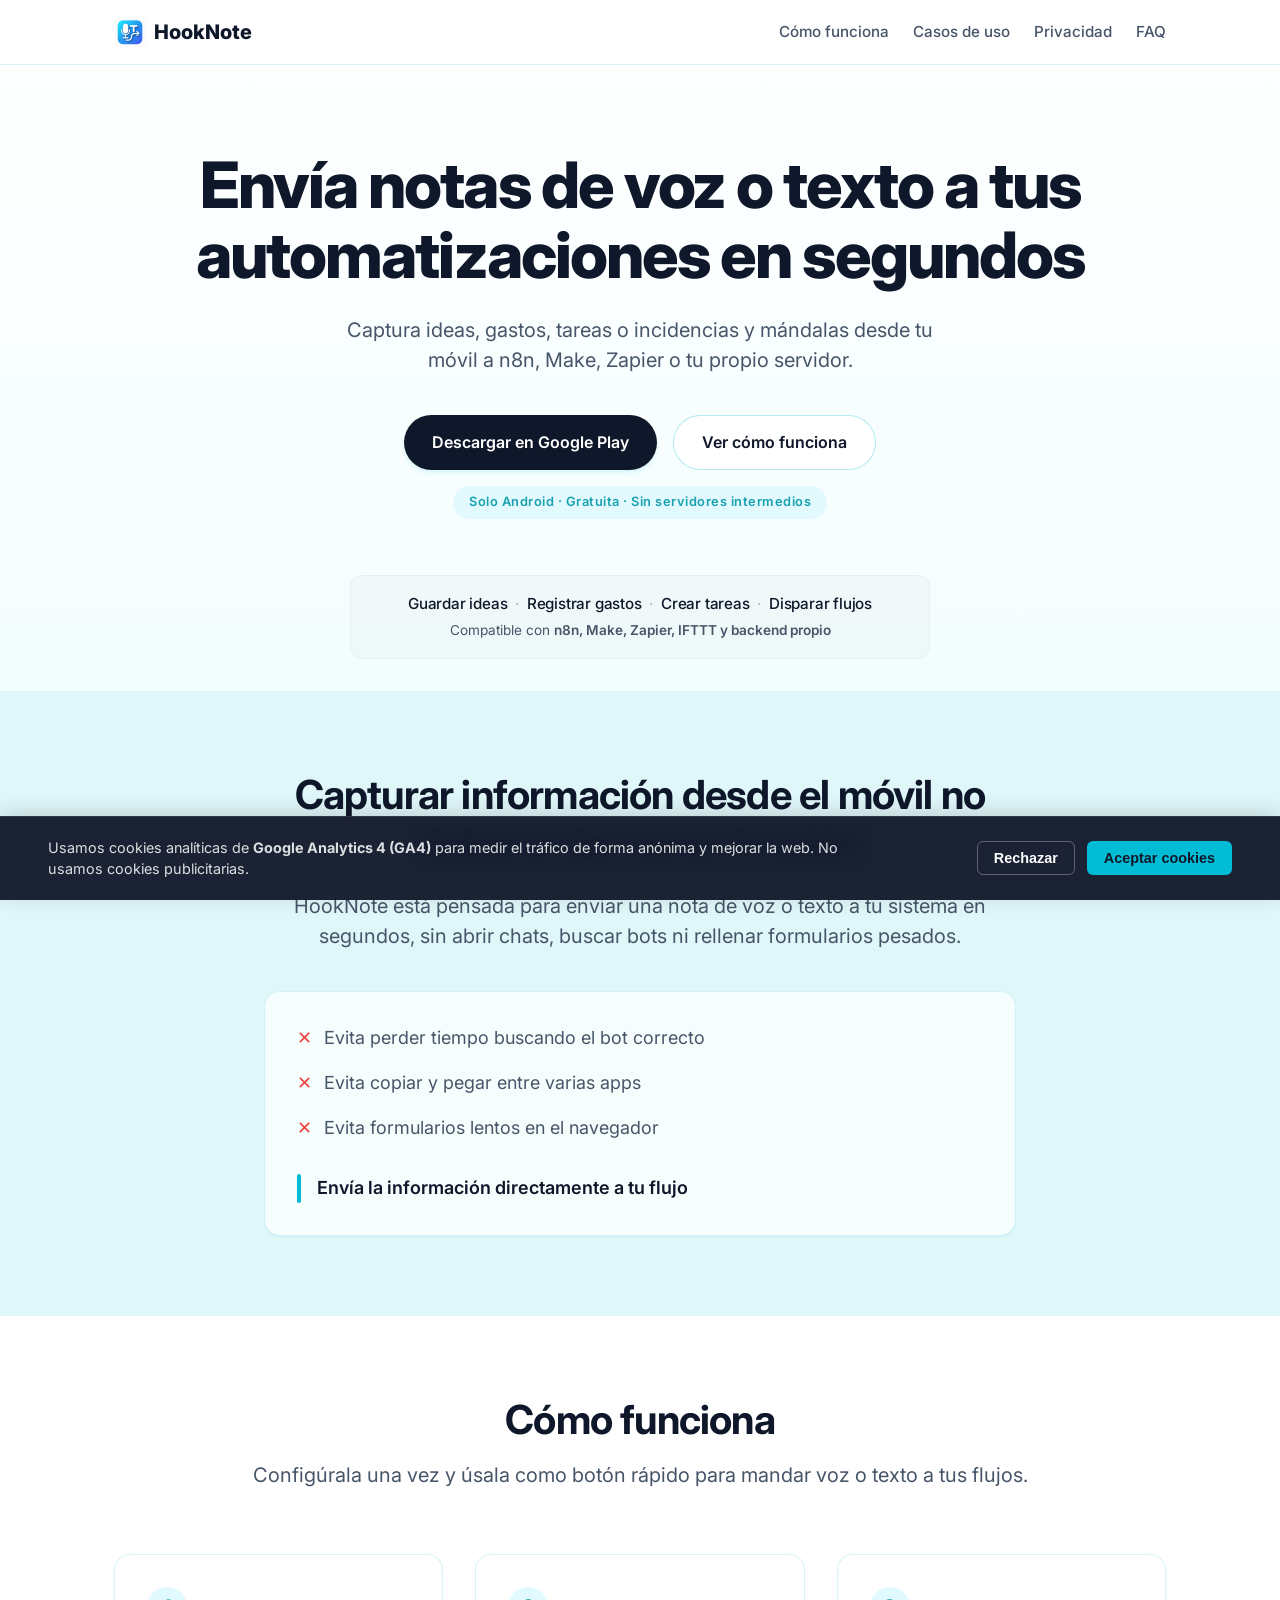
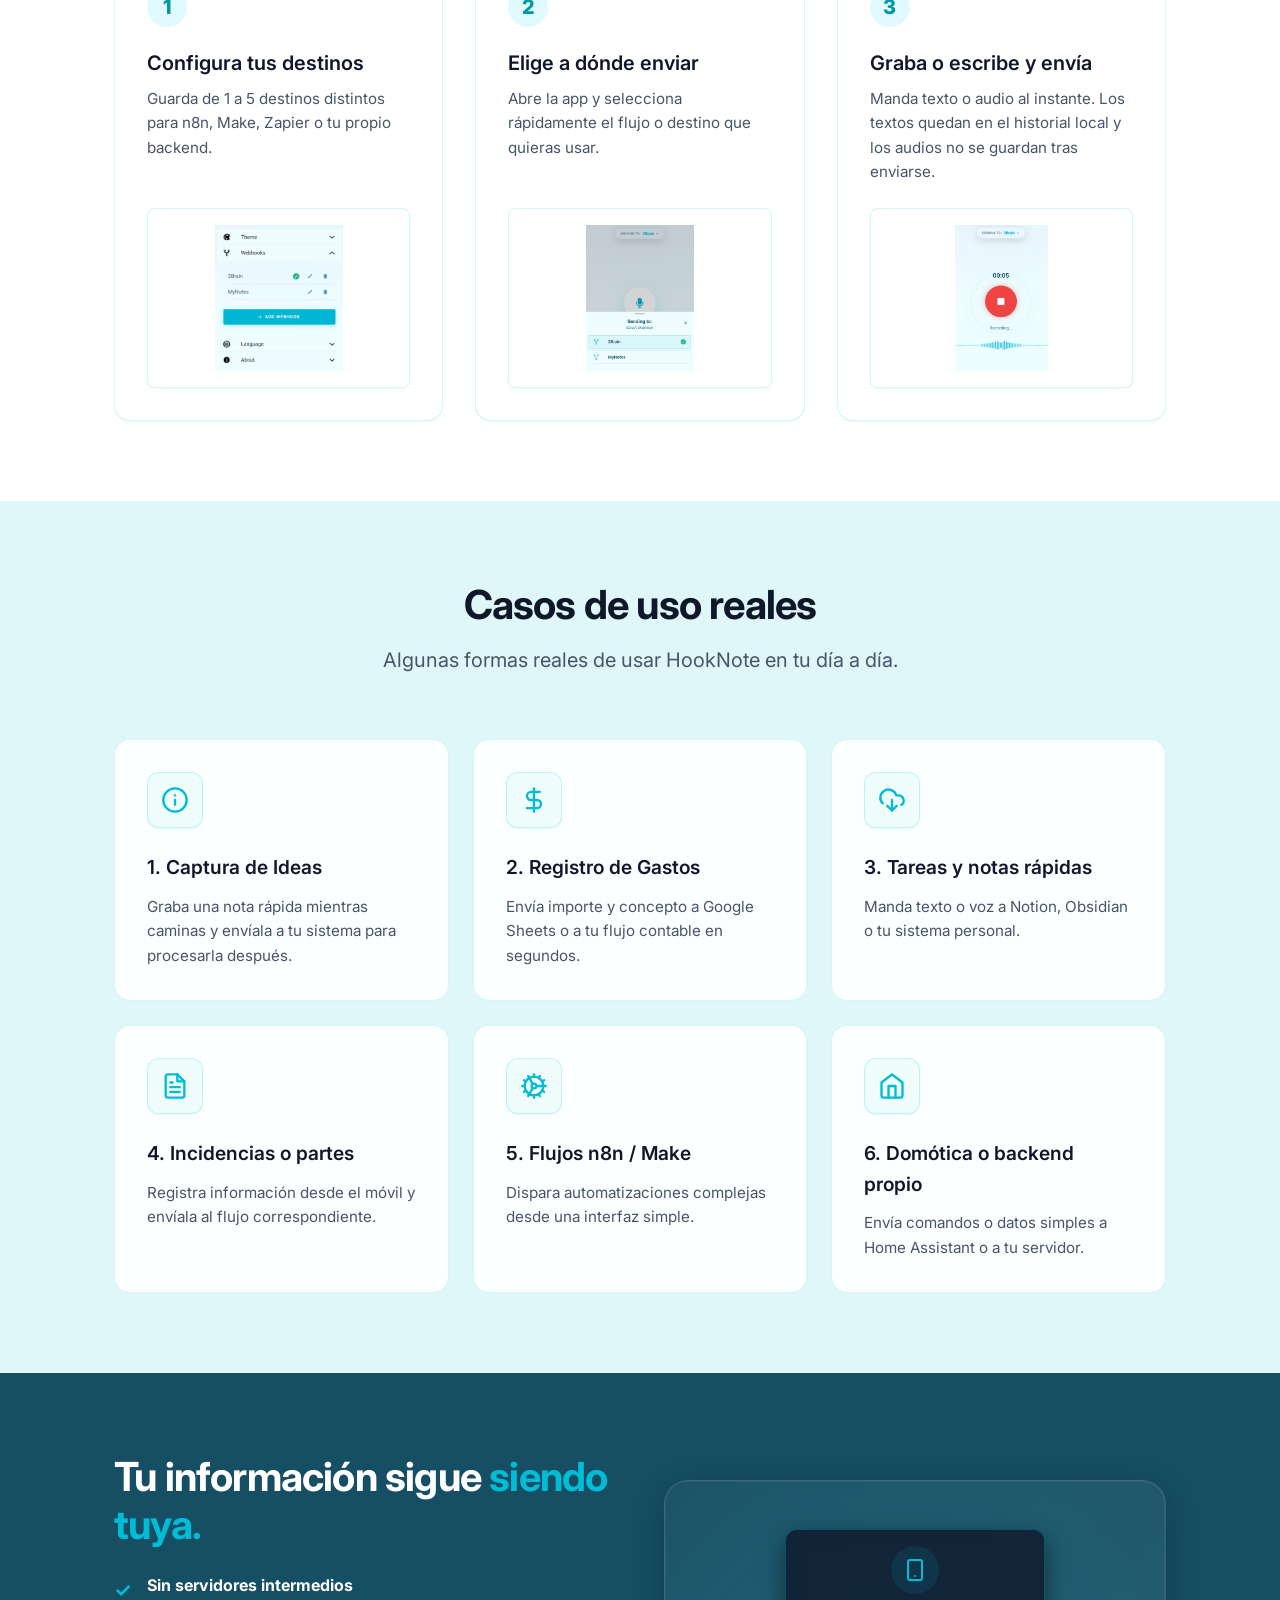
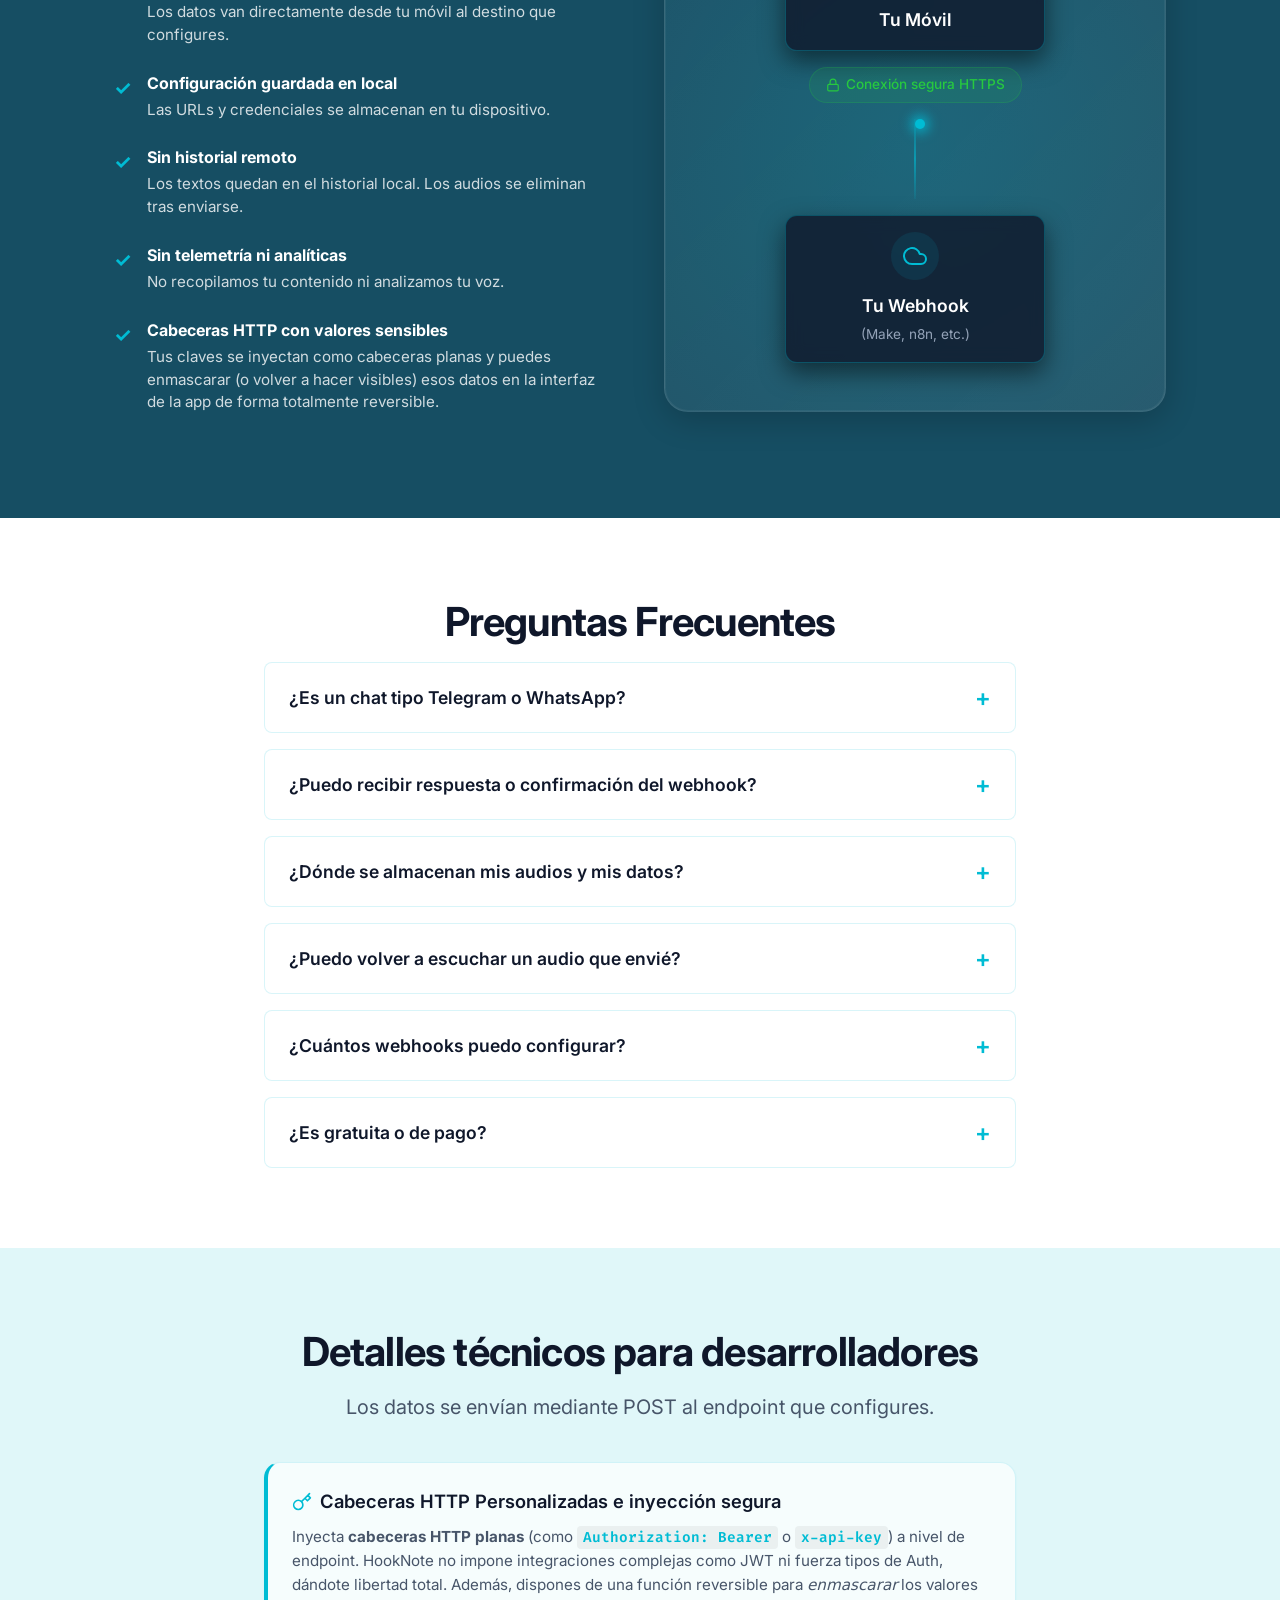
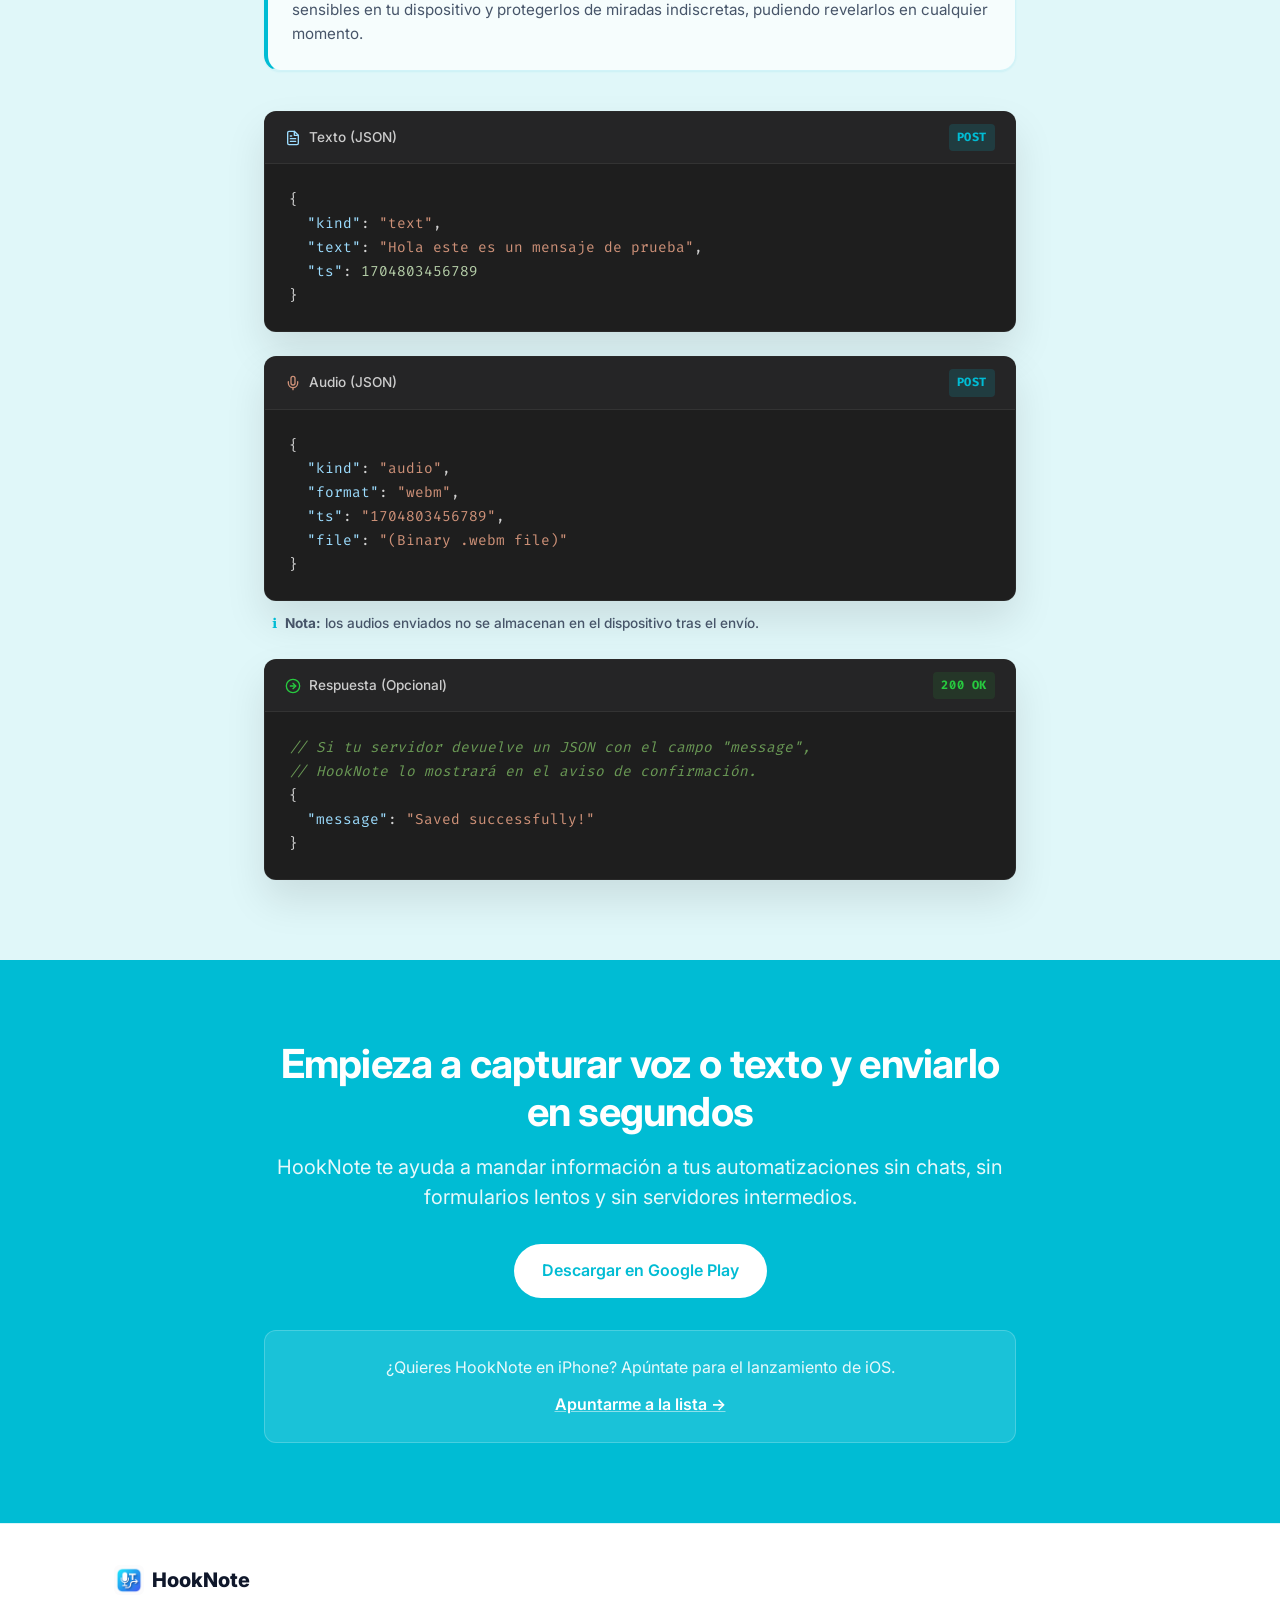
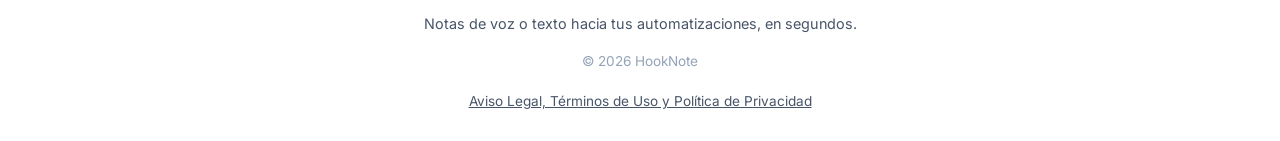
==== commit 4ebca16c: "Add http headers info" ====
--- a/index.html
+++ b/index.html
@@ -350,6 +350,13 @@
                                     <p>No recopilamos tu contenido ni analizamos tu voz.</p>
                                 </div>
                             </li>
+                            <li>
+                                <span class="check-icon">✓</span>
+                                <div>
+                                    <strong>Cabeceras HTTP con valores sensibles</strong>
+                                    <p>Tus claves se inyectan como cabeceras planas y puedes enmascarar (o volver a hacer visibles) esos datos en la interfaz de la app de forma totalmente reversible.</p>
+                                </div>
+                            </li>
                         </ul>
                     </div>
                     <div class="privacy-visual">
@@ -484,6 +491,18 @@
                 <div class="text-center mb-10">
                     <h2 class="section-title">Detalles técnicos para desarrolladores</h2>
                     <p class="subtitle">Los datos se envían mediante POST al endpoint que configures.</p>
+                </div>
+
+                <div class="glass-panel" style="margin-bottom: 2.5rem; padding: 1.5rem; text-align: left; border-left: 4px solid var(--primary);">
+                    <h3 style="font-size: 1.15rem; margin-bottom: 0.5rem; font-weight: 600; display: flex; align-items: center; gap: 8px;">
+                        <svg xmlns="http://www.w3.org/2000/svg" width="20" height="20" viewBox="0 0 24 24" fill="none" stroke="currentColor" stroke-width="2" stroke-linecap="round" stroke-linejoin="round" style="color: var(--primary);">
+                            <path d="M21 2l-2 2m-7.61 7.61a5.5 5.5 0 1 1-7.778 7.778 5.5 5.5 0 0 1 7.777-7.777zm0 0L15.5 7.5m0 0l3 3L22 7l-3-3m-3.5 3.5L19 4"></path>
+                        </svg>
+                        Cabeceras HTTP Personalizadas e inyección segura
+                    </h3>
+                    <p style="font-size: 0.95rem; color: var(--text-muted); margin-bottom: 0; line-height: 1.6;">
+                        Inyecta <strong>cabeceras HTTP planas</strong> (como <code style="color: var(--primary); font-weight: 600; background: rgba(0,0,0,0.05); padding: 2px 6px; border-radius: 4px;">Authorization: Bearer</code> o <code style="color: var(--primary); font-weight: 600; background: rgba(0,0,0,0.05); padding: 2px 6px; border-radius: 4px;">x-api-key</code>) a nivel de endpoint. HookNote no impone integraciones complejas como JWT ni fuerza tipos de Auth, dándote libertad total. Además, dispones de una función reversible para <em>enmascarar</em> los valores sensibles en tu dispositivo y protegerlos de miradas indiscretas, pudiendo revelarlos en cualquier momento.
+                    </p>
                 </div>
 
                 <div class="code-editor">
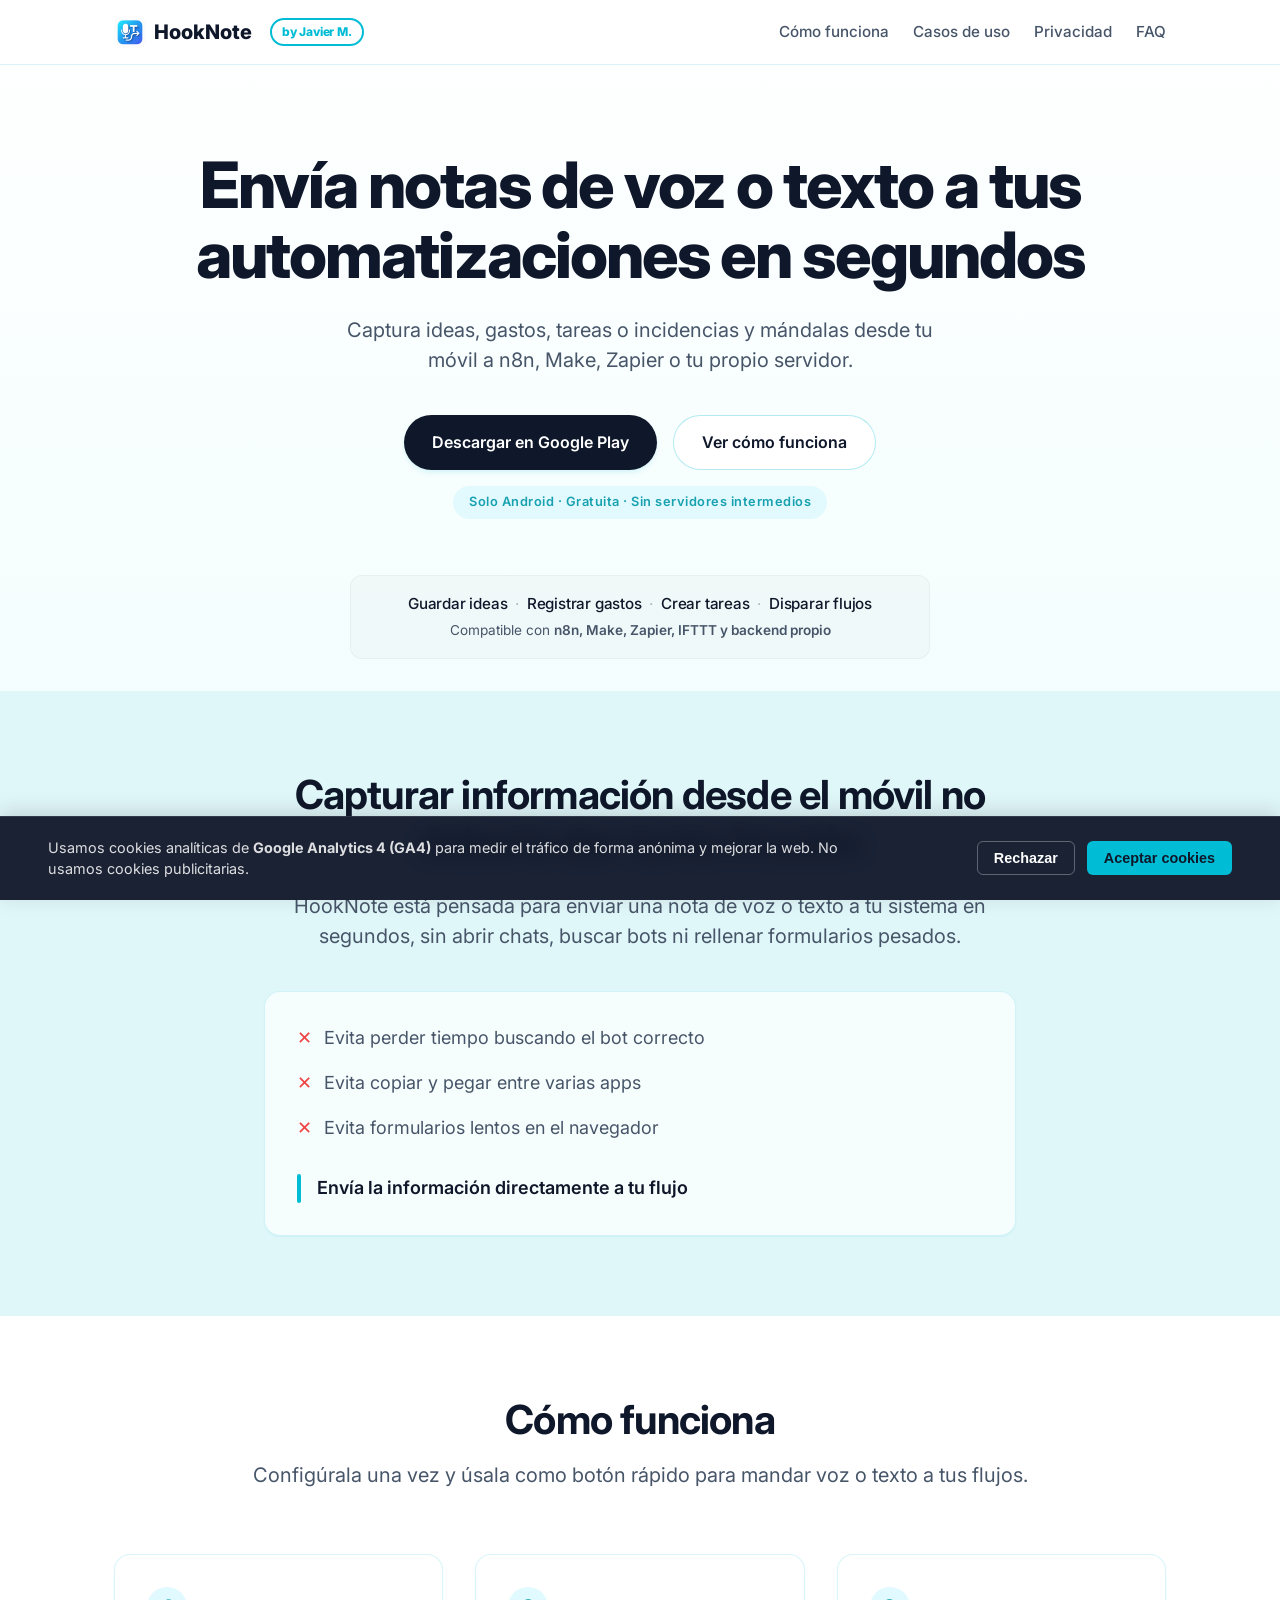
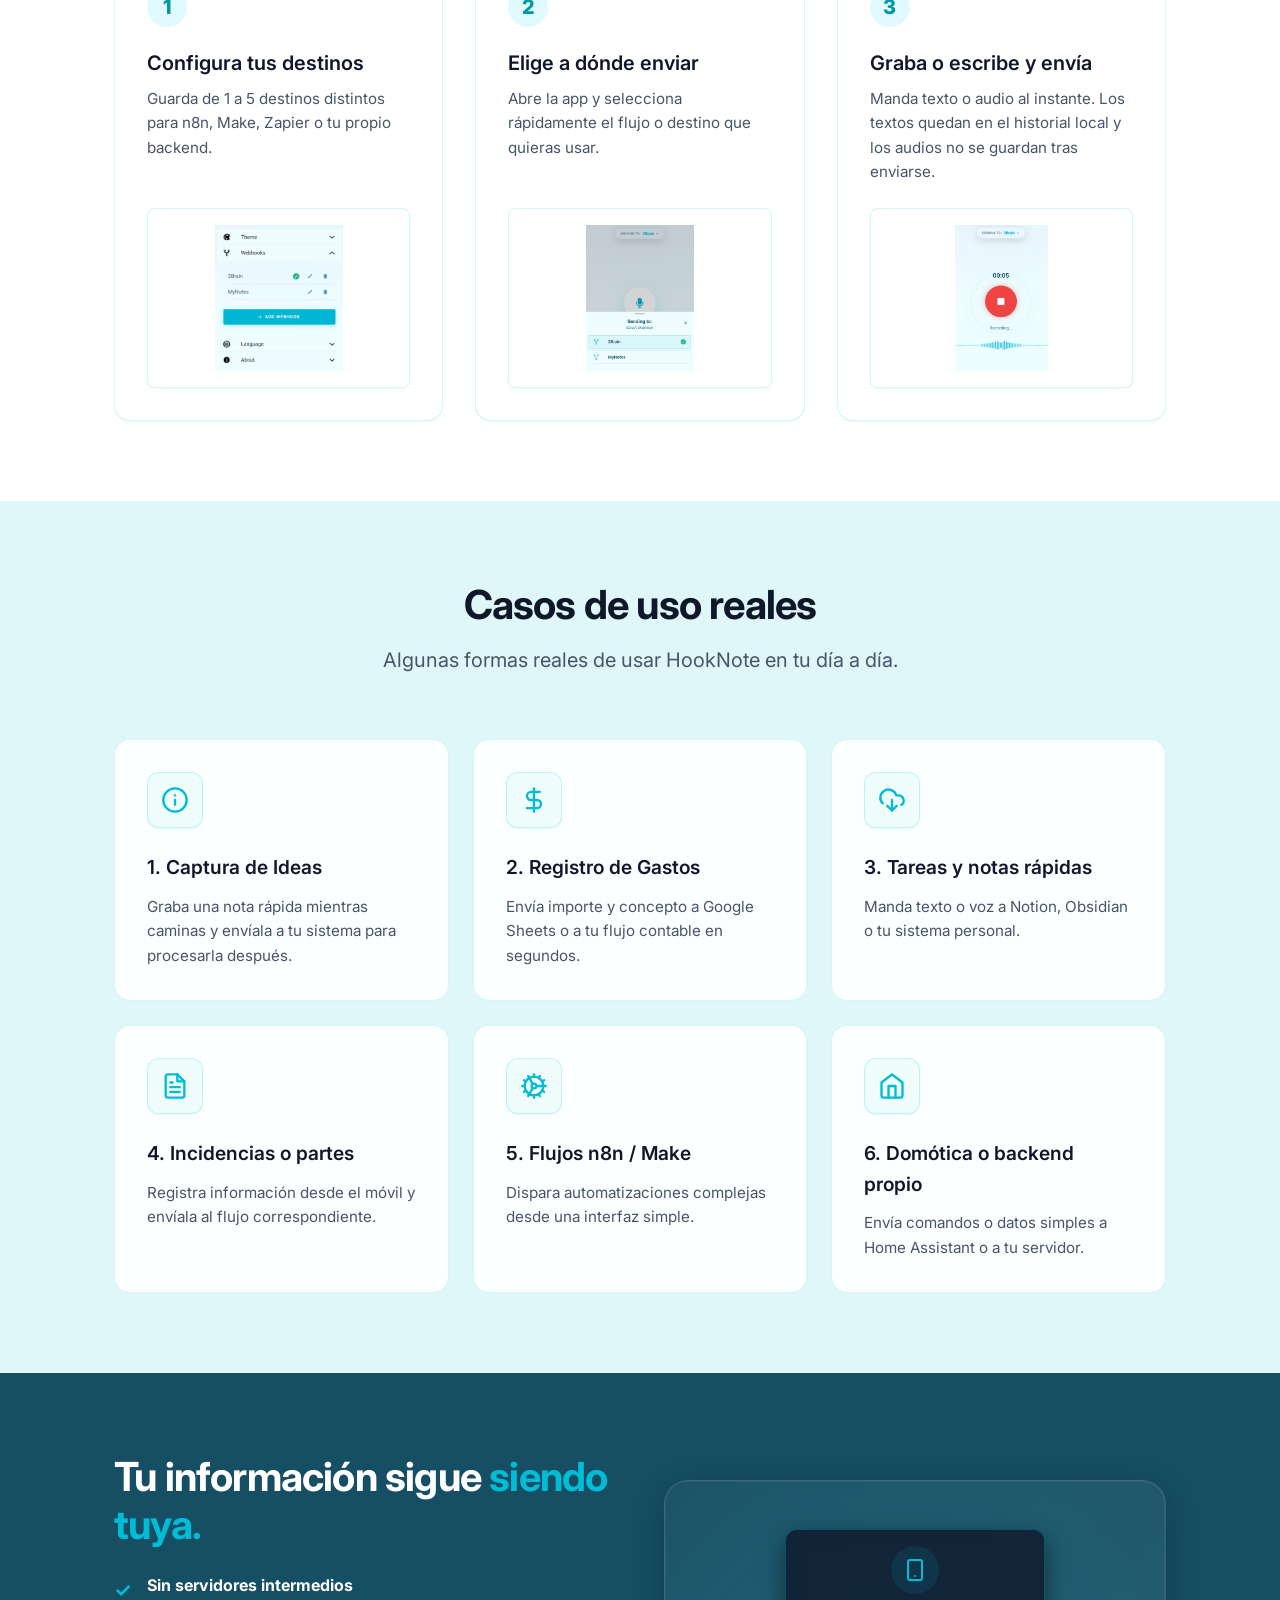
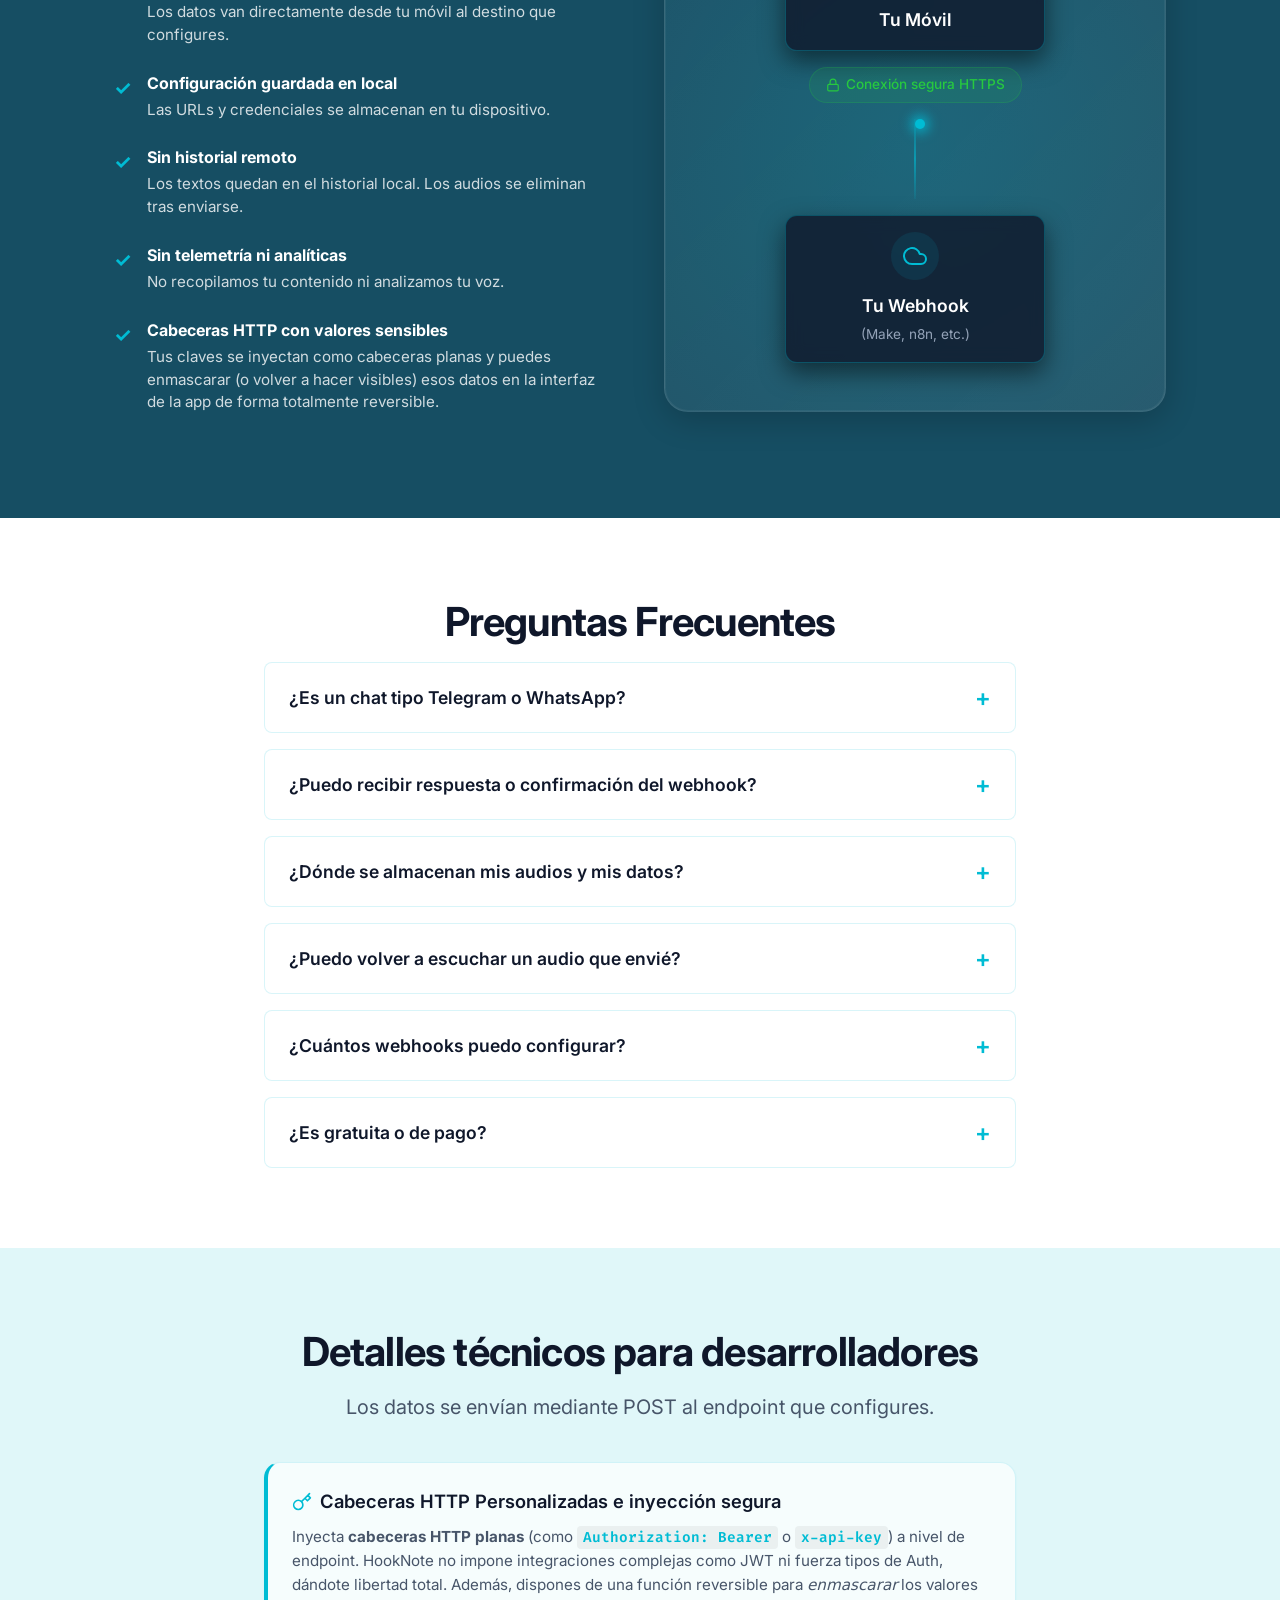
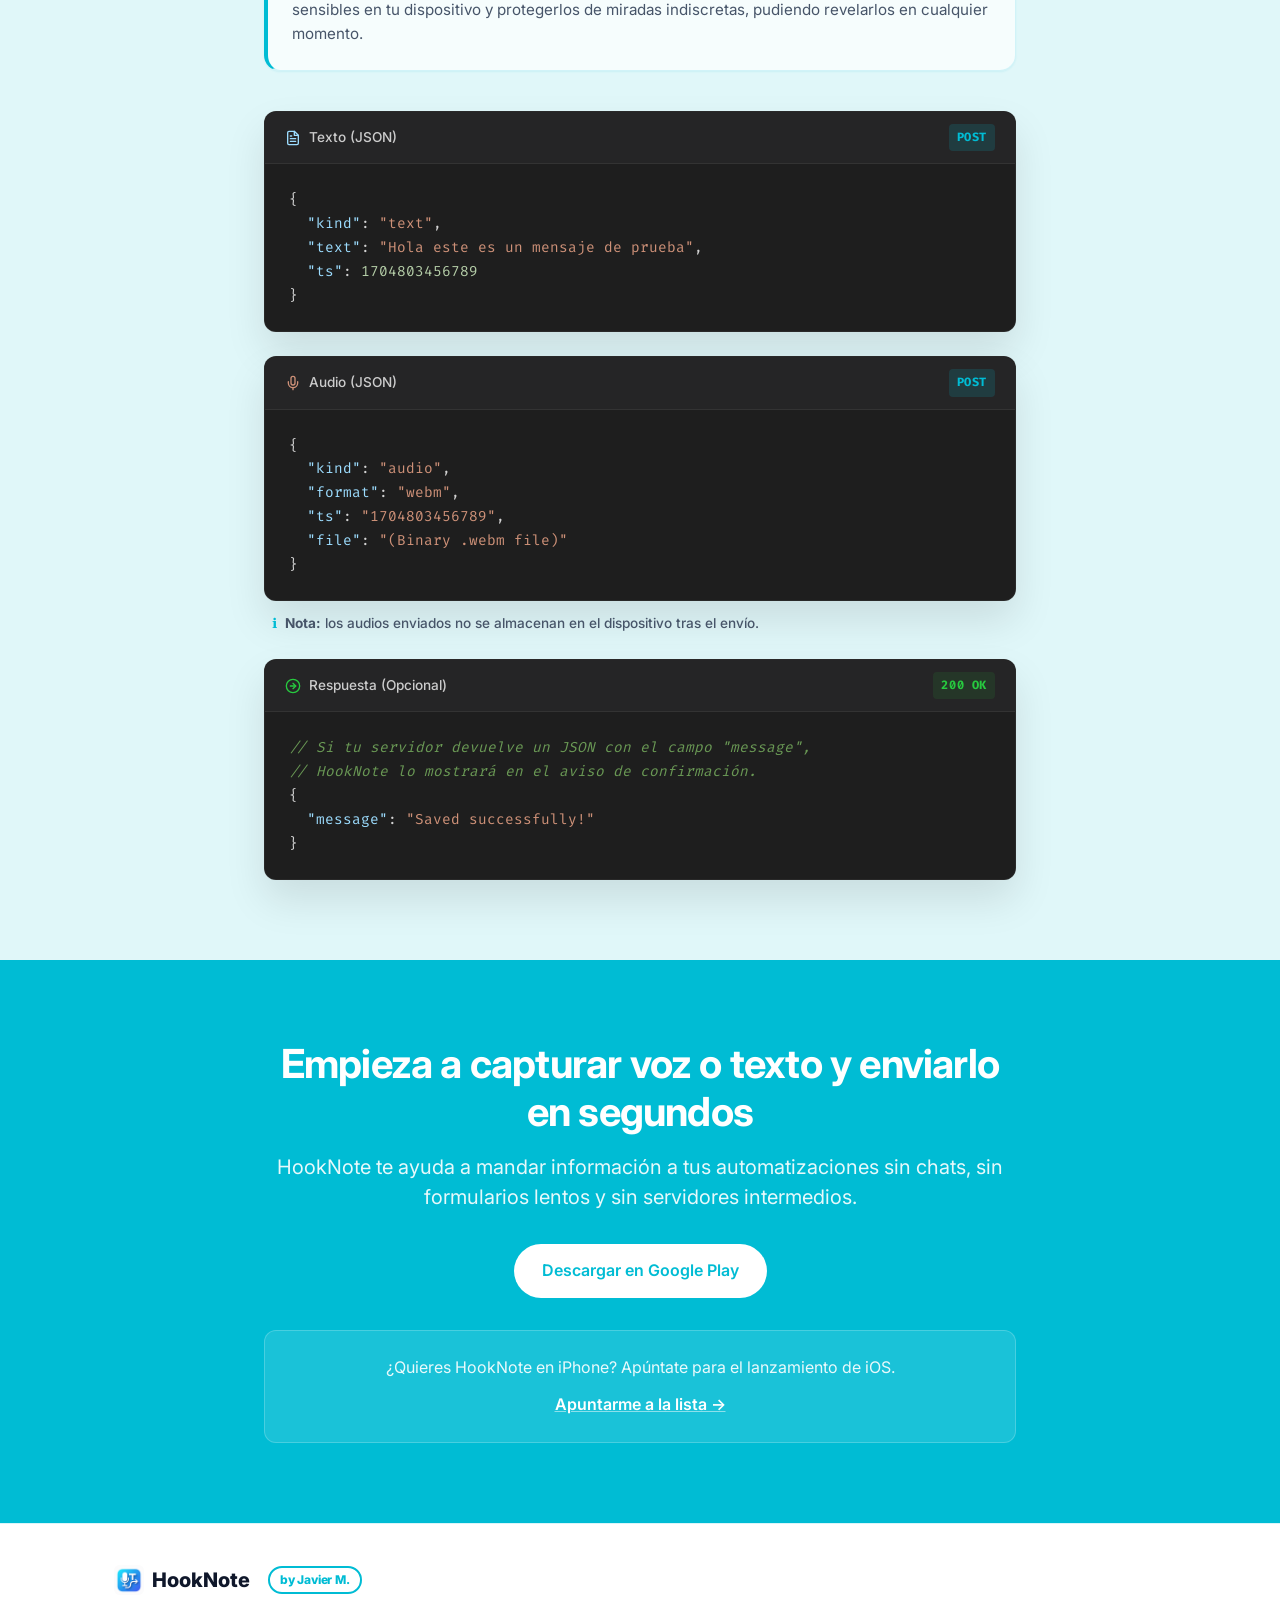
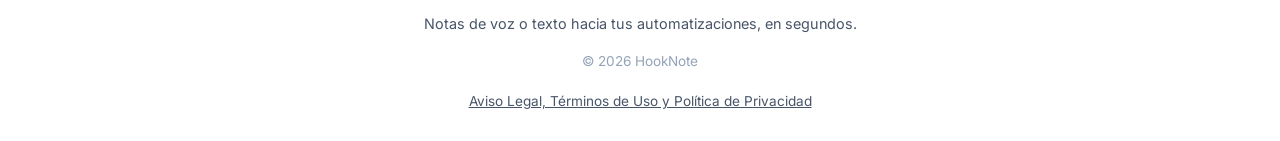
==== commit 0286022e: "add personal label" ====
--- a/index.html
+++ b/index.html
@@ -19,7 +19,7 @@
             });
         }
     </script>
-    
+
     <!-- Google Tag Manager -->
     <script>(function (w, d, s, l, i) {
             w[l] = w[l] || []; w[l].push({
@@ -44,33 +44,33 @@
 
     <!-- Open Graph / Social Media -->
     <meta property="og:type" content="website">
-    <meta property="og:url" content="https://www.hooknoteapp.com/">
+    <meta property="og:url" content="https://hooknote.javierm.es/">
     <meta property="og:title" content="HookNote - El punto de entrada universal para automatizaciones">
     <meta property="og:description"
         content="Lanza tus automatizaciones en un toque. Envía texto o audio a hasta 5 webhooks diferentes. Sin chats. Sin bots. Sin fricción.">
-    <meta property="og:image" content="https://www.hooknoteapp.com/images/logo.png">
+    <meta property="og:image" content="https://hooknote.javierm.es/images/logo.png">
 
     <!-- Twitter -->
     <meta property="twitter:card" content="summary_large_image">
-    <meta property="twitter:url" content="https://www.hooknoteapp.com/">
+    <meta property="twitter:url" content="https://hooknote.javierm.es/">
     <meta property="twitter:title" content="HookNote - El punto de entrada universal para automatizaciones">
     <meta property="twitter:description"
         content="Lanza tus automatizaciones en un toque. Envía texto o audio directo a tu endpoint.">
-    <meta property="twitter:image" content="https://www.hooknoteapp.com/images/logo.png">
+    <meta property="twitter:image" content="https://hooknote.javierm.es/images/logo.png">
 
     <!-- Favicon -->
     <link rel="icon" type="image/png" href="/images/logo.png">
     <link rel="apple-touch-icon" href="/images/logo.png">
-    <link rel="canonical" href="https://www.hooknoteapp.com/">
+    <link rel="canonical" href="https://hooknote.javierm.es/">
 
     <link rel="preconnect" href="https://fonts.googleapis.com">
     <link rel="preconnect" href="https://fonts.gstatic.com" crossorigin>
     <link
         href="https://fonts.googleapis.com/css2?family=Inter:wght@400;500;600;700;800&family=Fira+Code:wght@400;500&display=swap"
         rel="stylesheet">
-  <script type="module" crossorigin src="/assets/main-BiAA4d2C.js"></script>
+  <script type="module" crossorigin src="/assets/main-cni61YH1.js"></script>
   <link rel="modulepreload" crossorigin href="/assets/cookies-m46SQ3Bs.js">
-  <link rel="stylesheet" crossorigin href="/assets/main-DlEg93eN.css">
+  <link rel="stylesheet" crossorigin href="/assets/main-B8YGn71R.css">
 </head>
 
 <body>
@@ -85,6 +85,7 @@
             <a href="#" class="logo" style="text-decoration: none;">
                 <img src="/images/logo.png" alt="HookNote Logo">
                 HookNote
+                <span class="author-badge">by Javier M.</span>
             </a>
 
             <!-- Desktop Links -->
@@ -354,7 +355,9 @@
                                 <span class="check-icon">✓</span>
                                 <div>
                                     <strong>Cabeceras HTTP con valores sensibles</strong>
-                                    <p>Tus claves se inyectan como cabeceras planas y puedes enmascarar (o volver a hacer visibles) esos datos en la interfaz de la app de forma totalmente reversible.</p>
+                                    <p>Tus claves se inyectan como cabeceras planas y puedes enmascarar (o volver a
+                                        hacer visibles) esos datos en la interfaz de la app de forma totalmente
+                                        reversible.</p>
                                 </div>
                             </li>
                         </ul>
@@ -493,15 +496,28 @@
                     <p class="subtitle">Los datos se envían mediante POST al endpoint que configures.</p>
                 </div>
 
-                <div class="glass-panel" style="margin-bottom: 2.5rem; padding: 1.5rem; text-align: left; border-left: 4px solid var(--primary);">
-                    <h3 style="font-size: 1.15rem; margin-bottom: 0.5rem; font-weight: 600; display: flex; align-items: center; gap: 8px;">
-                        <svg xmlns="http://www.w3.org/2000/svg" width="20" height="20" viewBox="0 0 24 24" fill="none" stroke="currentColor" stroke-width="2" stroke-linecap="round" stroke-linejoin="round" style="color: var(--primary);">
-                            <path d="M21 2l-2 2m-7.61 7.61a5.5 5.5 0 1 1-7.778 7.778 5.5 5.5 0 0 1 7.777-7.777zm0 0L15.5 7.5m0 0l3 3L22 7l-3-3m-3.5 3.5L19 4"></path>
+                <div class="glass-panel"
+                    style="margin-bottom: 2.5rem; padding: 1.5rem; text-align: left; border-left: 4px solid var(--primary);">
+                    <h3
+                        style="font-size: 1.15rem; margin-bottom: 0.5rem; font-weight: 600; display: flex; align-items: center; gap: 8px;">
+                        <svg xmlns="http://www.w3.org/2000/svg" width="20" height="20" viewBox="0 0 24 24" fill="none"
+                            stroke="currentColor" stroke-width="2" stroke-linecap="round" stroke-linejoin="round"
+                            style="color: var(--primary);">
+                            <path
+                                d="M21 2l-2 2m-7.61 7.61a5.5 5.5 0 1 1-7.778 7.778 5.5 5.5 0 0 1 7.777-7.777zm0 0L15.5 7.5m0 0l3 3L22 7l-3-3m-3.5 3.5L19 4">
+                            </path>
                         </svg>
                         Cabeceras HTTP Personalizadas e inyección segura
                     </h3>
                     <p style="font-size: 0.95rem; color: var(--text-muted); margin-bottom: 0; line-height: 1.6;">
-                        Inyecta <strong>cabeceras HTTP planas</strong> (como <code style="color: var(--primary); font-weight: 600; background: rgba(0,0,0,0.05); padding: 2px 6px; border-radius: 4px;">Authorization: Bearer</code> o <code style="color: var(--primary); font-weight: 600; background: rgba(0,0,0,0.05); padding: 2px 6px; border-radius: 4px;">x-api-key</code>) a nivel de endpoint. HookNote no impone integraciones complejas como JWT ni fuerza tipos de Auth, dándote libertad total. Además, dispones de una función reversible para <em>enmascarar</em> los valores sensibles en tu dispositivo y protegerlos de miradas indiscretas, pudiendo revelarlos en cualquier momento.
+                        Inyecta <strong>cabeceras HTTP planas</strong> (como <code
+                            style="color: var(--primary); font-weight: 600; background: rgba(0,0,0,0.05); padding: 2px 6px; border-radius: 4px;">Authorization: Bearer</code>
+                        o <code
+                            style="color: var(--primary); font-weight: 600; background: rgba(0,0,0,0.05); padding: 2px 6px; border-radius: 4px;">x-api-key</code>)
+                        a nivel de endpoint. HookNote no impone integraciones complejas como JWT ni fuerza tipos de
+                        Auth, dándote libertad total. Además, dispones de una función reversible para
+                        <em>enmascarar</em> los valores sensibles en tu dispositivo y protegerlos de miradas
+                        indiscretas, pudiendo revelarlos en cualquier momento.
                     </p>
                 </div>
 
@@ -613,6 +629,7 @@
                 <div class="logo opacity-80" style="margin-bottom: 16px;">
                     <img src="/images/logo.png" alt="HookNote Logo" style="height: 30px;">
                     HookNote
+                    <span class="author-badge">by Javier M.</span>
                 </div>
                 <p>Notas de voz o texto hacia tus automatizaciones, en segundos.</p>
                 <div class="maker-badge">
@@ -633,7 +650,8 @@
     <!-- Cookie Consent Banner -->
     <div id="cookie-consent-banner" class="cookie-banner">
         <div class="cookie-content">
-            <p>Usamos cookies analíticas de <strong>Google Analytics 4 (GA4)</strong> para medir el tráfico de forma anónima y mejorar la web. No usamos cookies publicitarias.</p>
+            <p>Usamos cookies analíticas de <strong>Google Analytics 4 (GA4)</strong> para medir el tráfico de forma
+                anónima y mejorar la web. No usamos cookies publicitarias.</p>
         </div>
         <div class="cookie-actions">
             <button id="cookie-decline" class="cookie-btn cookie-decline">Rechazar</button>
--- a/assets/main-B8YGn71R.css
+++ b/assets/main-B8YGn71R.css
@@ -0,0 +1 @@
+:root{--primary: #00bcd4;--primary-dark: #0097a7;--primary-light: #e0faff;--bg-main: #f0fdfd;--bg-soft: #e0f7f9;--bg-dark: #164e63;--text-main: #0f172a;--text-muted: #475569;--text-light: #94a3b8;--border-light: rgba(0, 188, 212, .15);--border-medium: rgba(0, 188, 212, .3);--shadow-sm: 0 1px 2px 0 rgb(0 188 212 / .1);--shadow-md: 0 4px 6px -1px rgb(0 188 212 / .1), 0 2px 4px -2px rgb(0 188 212 / .1);--shadow-lg: 0 10px 15px -3px rgb(0 188 212 / .1), 0 4px 6px -4px rgb(0 188 212 / .1);--shadow-glow: 0 0 30px rgba(0, 188, 212, .2);--radius-sm: 8px;--radius-md: 12px;--radius-lg: 16px;--radius-xl: 24px}*{margin:0;padding:0;box-sizing:border-box;scroll-behavior:smooth;overflow-wrap:break-word;word-wrap:break-word}html{scroll-padding-top:80px}html,body{overflow-x:hidden;width:100%}body{font-family:Inter,system-ui,-apple-system,sans-serif;background:linear-gradient(180deg,#ffffff 0%,var(--bg-main) 100%);background-attachment:fixed;color:var(--text-main);line-height:1.6;-webkit-font-smoothing:antialiased;min-height:100vh}.container{max-width:1100px;margin:0 auto;padding:0 24px}.max-w-800{max-width:800px;margin:0 auto}.text-center{text-align:center}.text-left{text-align:left}.text-white{color:#fff}.highlight-cyan{color:var(--primary)}.bg-soft{background-color:var(--bg-soft)}.bg-dark{background-color:var(--bg-dark);color:#fff}.bg-primary{background-color:var(--primary)}.py-20{padding:80px 0}.pt-20{padding-top:80px}.pb-20{padding-bottom:80px}.mb-10{margin-bottom:40px}.mb-16{margin-bottom:64px}.mt-6{margin-top:24px}.mt-8{margin-top:32px}.mt-10{margin-top:40px}opacity-80{opacity:.8}h1{font-size:clamp(2.5rem,5vw,4rem);font-weight:800;line-height:1.1;letter-spacing:-.03em;margin-bottom:24px}h2.section-title{font-size:clamp(2rem,4vw,2.5rem);font-weight:700;line-height:1.2;letter-spacing:-.02em;margin-bottom:16px}h3{font-size:1.25rem;font-weight:600;margin-bottom:8px}h4{font-size:1.1rem;font-weight:600;margin-bottom:8px}p.subtitle{font-size:clamp(1.125rem,2vw,1.25rem);color:var(--text-muted);line-height:1.5}.hero p.subtitle{max-width:600px;margin:0 auto 40px}nav{position:fixed;top:0;left:0;width:100%;z-index:1000;background:#ffffffd9;backdrop-filter:blur(12px);-webkit-backdrop-filter:blur(12px);border-bottom:1px solid var(--border-light);padding:16px 0;transition:background .3s}body{padding-top:70px}.nav-container{display:flex;justify-content:space-between;align-items:center}.logo{display:flex;align-items:center;gap:8px;font-weight:800;font-size:1.25rem;color:var(--text-main)}.logo img{height:32px;border-radius:6px}.nav-links{display:flex;gap:24px}.nav-links a{text-decoration:none;color:var(--text-muted);font-weight:500;font-size:.95rem;transition:color .2s}.nav-links a:hover{color:var(--primary)}.cta-button{display:inline-flex;align-items:center;justify-content:center;padding:14px 28px;border-radius:50px;font-weight:600;font-size:1rem;text-decoration:none;transition:all .3s cubic-bezier(.16,1,.3,1)}.primary-btn{background:var(--text-main);color:#fff;box-shadow:var(--shadow-md)}.primary-btn:hover{background:#000;transform:translateY(-2px);box-shadow:var(--shadow-lg)}.secondary-btn{background:#fff;color:var(--text-main);border:1px solid var(--border-medium)}.secondary-btn:hover{background:var(--bg-soft);border-color:var(--text-muted)}.btn-white{background:#fff;color:var(--primary)}.btn-white:hover{transform:translateY(-2px);box-shadow:var(--shadow-lg)}.hero-actions{display:flex;gap:16px;justify-content:center;flex-wrap:wrap}.badge{display:inline-block;padding:6px 16px;background:var(--primary-light);color:var(--primary-dark);border-radius:100px;font-size:.875rem;font-weight:600;margin-bottom:24px}.author-badge{font-size:.75rem;font-weight:800;vertical-align:middle;margin-left:10px;padding:2px 10px;border-radius:999px;border:2px solid var(--primary);color:var(--primary);letter-spacing:-.2px}.glass-panel{background:#ffffffb3;border:1px solid var(--border-light);border-radius:var(--radius-lg);box-shadow:var(--shadow-sm)}.problem-list{padding:32px;font-size:1.125rem}.problem-list ul{list-style:none;margin-bottom:24px}.problem-list li{display:flex;align-items:flex-start;gap:12px;margin-bottom:16px;color:var(--text-muted)}.cross{color:#ef4444;font-weight:700}.problem-solution{position:relative;padding-left:20px;color:var(--text-main)}.highlight-line{position:absolute;left:0;top:0;bottom:0;width:4px;background:var(--primary);border-radius:2px}.steps-grid{display:grid;grid-template-columns:repeat(auto-fit,minmax(300px,1fr));gap:32px}.step-card{padding:32px;position:relative;overflow:hidden;transition:transform .3s;background:#fff;border-radius:var(--radius-lg);border:1px solid var(--border-light);display:flex;flex-direction:column}.step-card:hover{transform:translateY(-4px);box-shadow:var(--shadow-md);border-color:#00bcd44d}.step-card>p{margin-bottom:24px;flex-grow:1}.step-number{display:flex;align-items:center;justify-content:center;width:40px;height:40px;border-radius:50%;background:var(--primary-light);color:var(--primary-dark);font-weight:800;font-size:1.25rem;margin-bottom:20px}.step-card h3{color:var(--text-main)}.step-card p{color:var(--text-muted);margin-bottom:24px;font-size:.95rem}.step-image{width:100%;height:180px;object-fit:contain;background:#fff;border-radius:var(--radius-sm);border:1px solid var(--border-light);padding:16px;box-shadow:var(--shadow-sm)}.use-cases-grid{display:grid;grid-template-columns:repeat(auto-fill,minmax(300px,1fr));gap:24px}.premium-card{background:#ffffffe6;backdrop-filter:blur(10px);-webkit-backdrop-filter:blur(10px);padding:32px;border-radius:var(--radius-lg);border:1px solid var(--border-light);transition:all .4s cubic-bezier(.16,1,.3,1);position:relative;overflow:hidden}.premium-card:after{content:"";position:absolute;top:0;left:0;width:100%;height:100%;background:radial-gradient(circle at top right,rgba(0,188,212,.08) 0%,transparent 60%);opacity:0;transition:opacity .4s ease;pointer-events:none}.premium-card:hover{transform:translateY(-5px);border-color:#00bcd466;box-shadow:0 15px 30px #00bcd41a}.premium-card:hover:after{opacity:1}.uc-icon.step-image{width:100%;height:auto;max-height:250px;margin-top:auto;display:flex;justify-content:center;align-items:center;overflow:hidden}.uc-icon-wrapper{width:56px;height:56px;background:var(--bg-main);color:var(--primary);border-radius:var(--radius-md);display:flex;align-items:center;justify-content:center;margin-bottom:24px;box-shadow:var(--shadow-sm),inset 0 0 0 1px #00bcd433;transition:transform .4s cubic-bezier(.175,.885,.32,1.275),background .3s ease}.premium-card:hover .uc-icon-wrapper{transform:scale(1.1) rotate(2deg);background:var(--primary-light)}.uc-icon-wrapper svg{width:28px;height:28px}.premium-card h4{font-size:1.2rem;color:var(--text-main);margin-bottom:12px}.premium-card p{color:var(--text-muted);font-size:.95rem;line-height:1.6}.privacy-grid{display:grid;grid-template-columns:1fr 1fr;gap:48px;align-items:center}@media(max-width:900px){.privacy-grid{grid-template-columns:1fr}}.privacy-list{list-style:none;margin-top:24px}.privacy-list li{display:flex;align-items:flex-start;gap:16px;margin-bottom:24px;color:#fffc;line-height:1.5}.check-icon{color:var(--primary);font-weight:700;font-size:1.25rem;flex-shrink:0;margin-top:2px}.privacy-list li div{flex:1;min-width:0}.privacy-list li strong{display:block;margin-bottom:4px;color:#fff}.privacy-list li p{font-size:.95rem}.advanced-diagram{background:linear-gradient(135deg,#ffffff08,#ffffff14);border:1px solid rgba(255,255,255,.1);box-shadow:0 8px 32px #0003,inset 0 0 0 1px #ffffff0d;border-radius:var(--radius-xl);padding:48px;display:flex;flex-direction:column;align-items:center;position:relative;overflow:hidden}.advanced-diagram:before{content:"";position:absolute;top:-50%;left:-50%;width:200%;height:200%;background:radial-gradient(circle at 50% 50%,rgba(0,188,212,.15) 0%,transparent 50%);z-index:0;pointer-events:none}.diagram-node{position:relative;z-index:1;background:#0f172acc;backdrop-filter:blur(8px);-webkit-backdrop-filter:blur(8px);border:1px solid rgba(0,188,212,.3);padding:16px 32px;border-radius:var(--radius-md);display:flex;flex-direction:column;align-items:center;width:100%;max-width:260px;box-shadow:0 10px 25px #00000080;transition:transform .3s ease,border-color .3s ease,box-shadow .3s ease}.diagram-node:hover{transform:translateY(-2px);border-color:var(--primary);box-shadow:0 10px 25px #00bcd433}.node-icon{width:48px;height:48px;background:#00bcd41a;color:var(--primary);border-radius:50%;display:flex;align-items:center;justify-content:center;margin-bottom:12px}.node-text{font-weight:600;font-size:1.1rem;color:#fff}.node-sub{font-size:.85rem;color:var(--text-light);margin-top:4px}.diagram-connection{position:relative;z-index:1;display:flex;flex-direction:column;align-items:center;width:100%;justify-content:center;padding:16px 0}.secure-badge{display:inline-flex;align-items:center;gap:6px;background:#27c93f1a;color:#27c93f;padding:6px 16px;border-radius:100px;font-size:.85rem;font-weight:500;border:1px solid rgba(39,201,63,.2);margin-bottom:16px}.connection-path{position:relative;width:2px;height:80px;background:linear-gradient(to bottom,#00bcd41a,#00bcd499,#00bcd41a)}.data-packet{position:absolute;top:0;left:50%;width:10px;height:10px;background:var(--primary);border-radius:50%;box-shadow:0 0 12px 4px #00bcd4cc;animation:sendPacket 2.5s infinite cubic-bezier(.4,0,.2,1)}@keyframes sendPacket{0%{top:0;opacity:0;transform:translate(-50%) scale(.5)}15%{opacity:1;transform:translate(-50%) scale(1.2)}85%{opacity:1;transform:translate(-50%) scale(1.2)}to{top:100%;opacity:0;transform:translate(-50%) scale(.5)}}.code-editor{background:#1e1e1e;border-radius:var(--radius-md);overflow:hidden;box-shadow:0 20px 40px #0000001a;border:1px solid rgba(255,255,255,.05)}.code-header{background:#252526;padding:12px 20px;display:flex;align-items:center;justify-content:space-between;border-bottom:1px solid #333333}.filename{color:#ccc;font-size:.85rem;font-family:Inter,sans-serif;font-weight:500;display:flex;align-items:center;gap:8px}.code-badge{background:#00bcd426;color:var(--primary);padding:4px 8px;border-radius:4px;font-size:.75rem;font-weight:700;font-family:Fira Code,monospace;text-transform:uppercase;letter-spacing:.05em}pre{margin:0;padding:24px;overflow-x:auto;background:#1e1e1e}code{font-family:Fira Code,monospace;font-size:.9rem;color:#d4d4d4}.token.string{color:#ce9178}.token.key{color:#9cdcfe}.token.number{color:#b5cea8}.token.punct{color:#d4d4d4}.token.comment{color:#6a9955;font-style:italic}.faq-container{display:flex;flex-direction:column;gap:16px}.faq-item{background:#fff;border:1px solid var(--border-light);border-radius:var(--radius-sm);overflow:hidden}.faq-question{width:100%;text-align:left;background:none;border:none;padding:20px 24px;font-size:1.1rem;font-weight:600;color:var(--text-main);display:flex;justify-content:space-between;align-items:center;cursor:pointer;font-family:inherit}.faq-icon{color:var(--primary);font-size:1.5rem;transition:transform .3s}.faq-question.active .faq-icon{transform:rotate(45deg)}.faq-answer{max-height:0;overflow:hidden;transition:max-height .3s ease-out;background:var(--bg-soft)}.faq-answer p{padding:8px 24px 24px;color:var(--text-muted)}.glass-box{background:#ffffff1a;border:1px solid rgba(255,255,255,.2);border-radius:var(--radius-md);padding:24px}.ios-link{color:#fff;font-weight:600;text-decoration:underline;text-decoration-color:#ffffff80}.ios-link:hover{text-decoration-color:#fff}footer{text-align:center;padding:40px 0;border-top:1px solid var(--border-light);color:var(--text-muted);font-size:.9rem}.maker-badge{margin-top:16px;font-size:.85rem;color:var(--text-light)}.w-full{width:100%}.menu-toggle{display:none;background:none;border:none;cursor:pointer;padding:8px;z-index:1000}.hamburger{display:block;width:24px;height:2px;background-color:var(--text-main);position:relative;transition:background-color .3s cubic-bezier(.16,1,.3,1)}.hamburger:before,.hamburger:after{content:"";position:absolute;width:24px;height:2px;background-color:var(--text-main);transition:transform .3s cubic-bezier(.16,1,.3,1),top .3s cubic-bezier(.16,1,.3,1);left:0}.hamburger:before{top:-8px}.hamburger:after{top:8px}.menu-toggle.active .hamburger{background-color:transparent}.menu-toggle.active .hamburger:before{top:0;transform:rotate(45deg)}.menu-toggle.active .hamburger:after{top:0;transform:rotate(-45deg)}.mobile-menu{display:none;position:absolute;top:100%;left:0;width:100%;background:#fffffffa;backdrop-filter:blur(12px);-webkit-backdrop-filter:blur(12px);border-bottom:1px solid var(--border-light);box-shadow:var(--shadow-md);padding:24px;flex-direction:column;gap:16px;transform:translateY(-10px);opacity:0;transition:transform .3s ease,opacity .3s ease;z-index:99}.mobile-menu.open{display:flex;transform:translateY(0);opacity:1}.mobile-link{text-decoration:none;color:var(--text-main);font-size:1.125rem;font-weight:500;padding:8px 0}.mobile-divider{border:0;height:1px;background:var(--border-light);margin:8px 0}@media(max-width:768px){.desktop-menu{display:none}.menu-toggle{display:block}.hero h1{font-size:2.25rem;margin-top:16px}.hero-actions{flex-direction:column;gap:12px}.hero-actions a{width:100%}.steps-grid,.use-cases-grid{grid-template-columns:1fr}.premium-card{text-align:center;padding:24px}.uc-icon-wrapper{margin:0 auto 20px}.privacy-grid{grid-template-columns:1fr;gap:32px}.advanced-diagram{padding:32px 16px}.code-editor{font-size:.85rem}pre{padding:16px}.py-20{padding:48px 0}.pt-20{padding-top:48px}.pb-20{padding-bottom:48px}.faq-question{padding:16px;font-size:1rem}}.fade-up{opacity:0;transform:translateY(20px);transition:opacity .6s ease-out,transform .6s ease-out}.fade-up.visible{opacity:1;transform:translateY(0)}.delay-1{transition-delay:.1s}.delay-2{transition-delay:.2s}.delay-3{transition-delay:.3s}.cookie-banner{position:fixed;bottom:0;left:0;right:0;background:#0f172af2;backdrop-filter:blur(10px);-webkit-backdrop-filter:blur(10px);color:#fff;padding:16px 24px;display:flex;flex-direction:column;gap:16px;z-index:9999;box-shadow:0 -4px 20px #00000026;align-items:center;border-top:1px solid rgba(255,255,255,.1)}@media(min-width:768px){.cookie-banner{flex-direction:row;justify-content:space-between;padding:20px 48px}}.cookie-content{flex:1;max-width:800px}.cookie-content p{margin:0;font-size:.9rem;color:#ffffffd9;line-height:1.5}.cookie-actions{display:flex;gap:12px;flex-shrink:0}.cookie-btn{padding:8px 16px;border-radius:6px;font-size:.9rem;font-weight:600;cursor:pointer;transition:all .2s ease;border:1px solid transparent}.cookie-accept{background:#00bcd4;color:#0f172a}.cookie-accept:hover{background:#fff;color:#0f172a;transform:translateY(-2px)}.cookie-decline{background:transparent;color:#fff;border-color:#ffffff4d}.cookie-decline:hover{background:#ffffff1a;border-color:#fff}
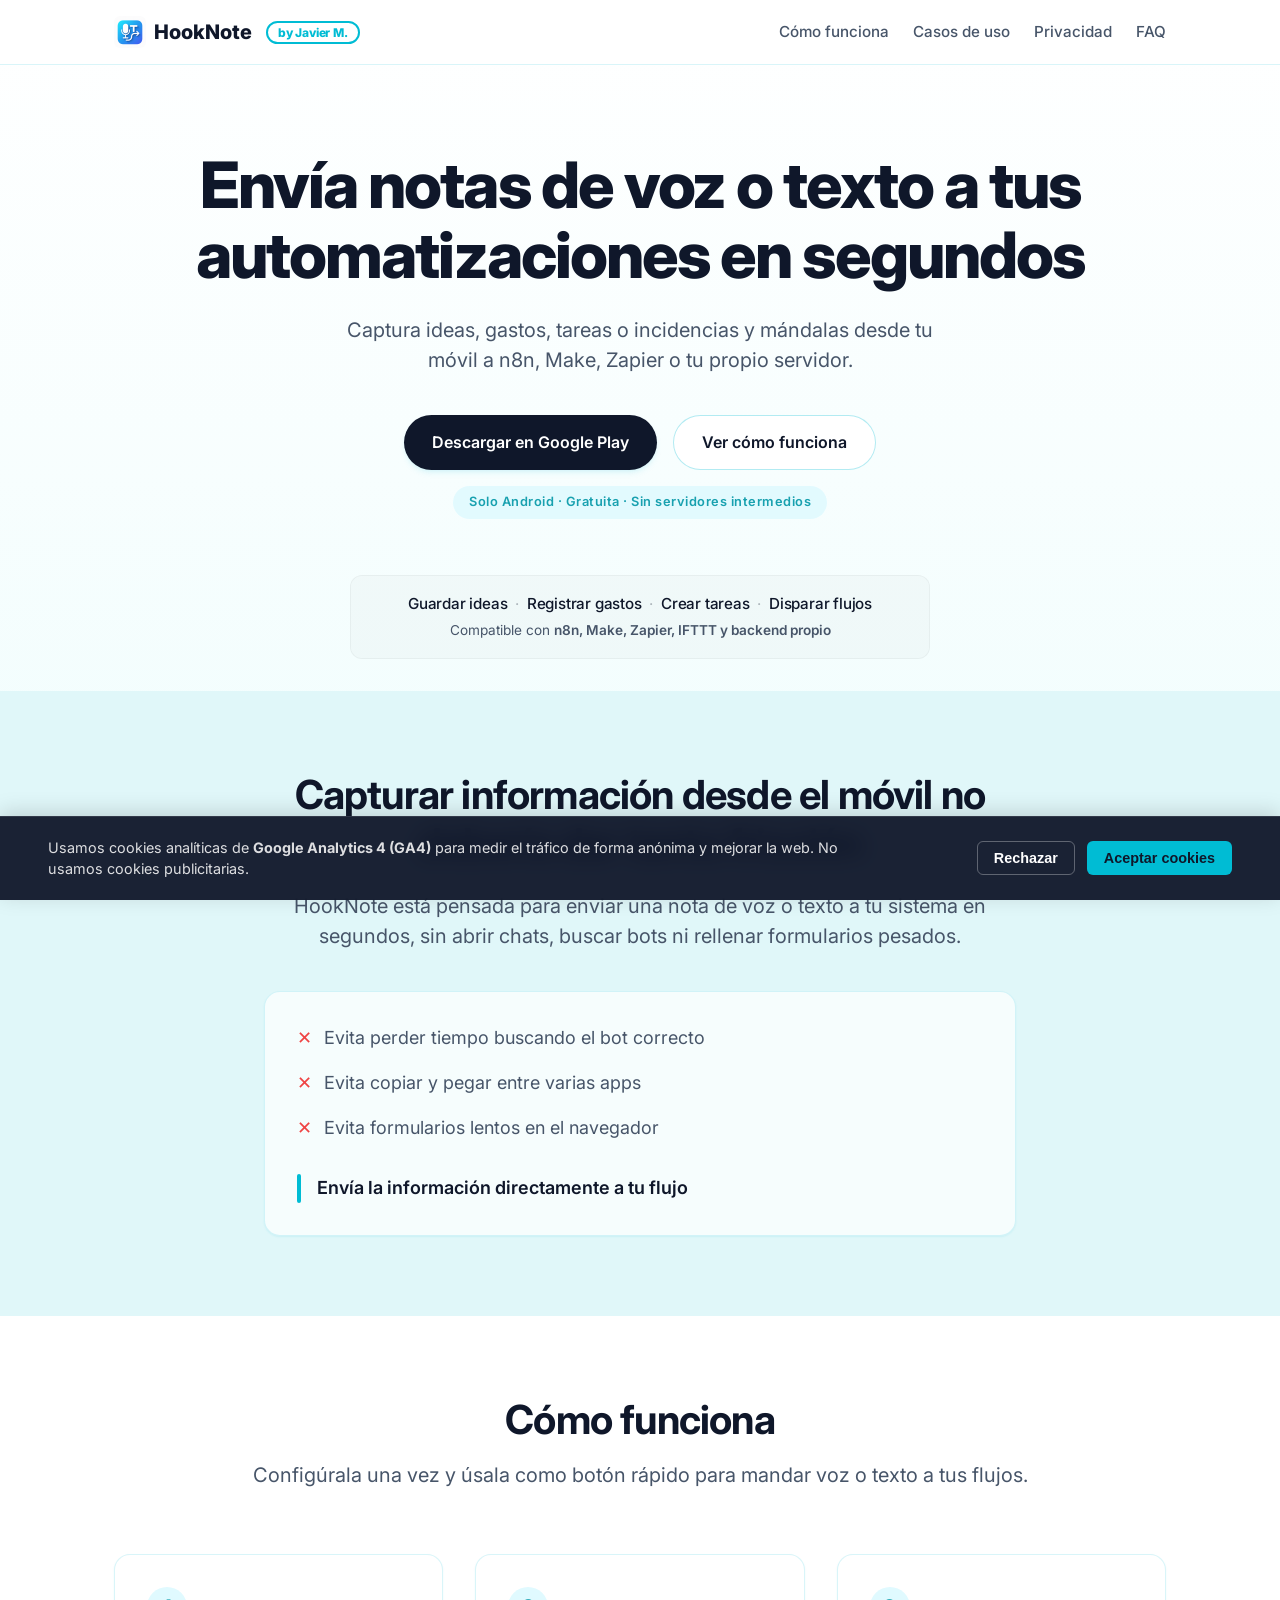
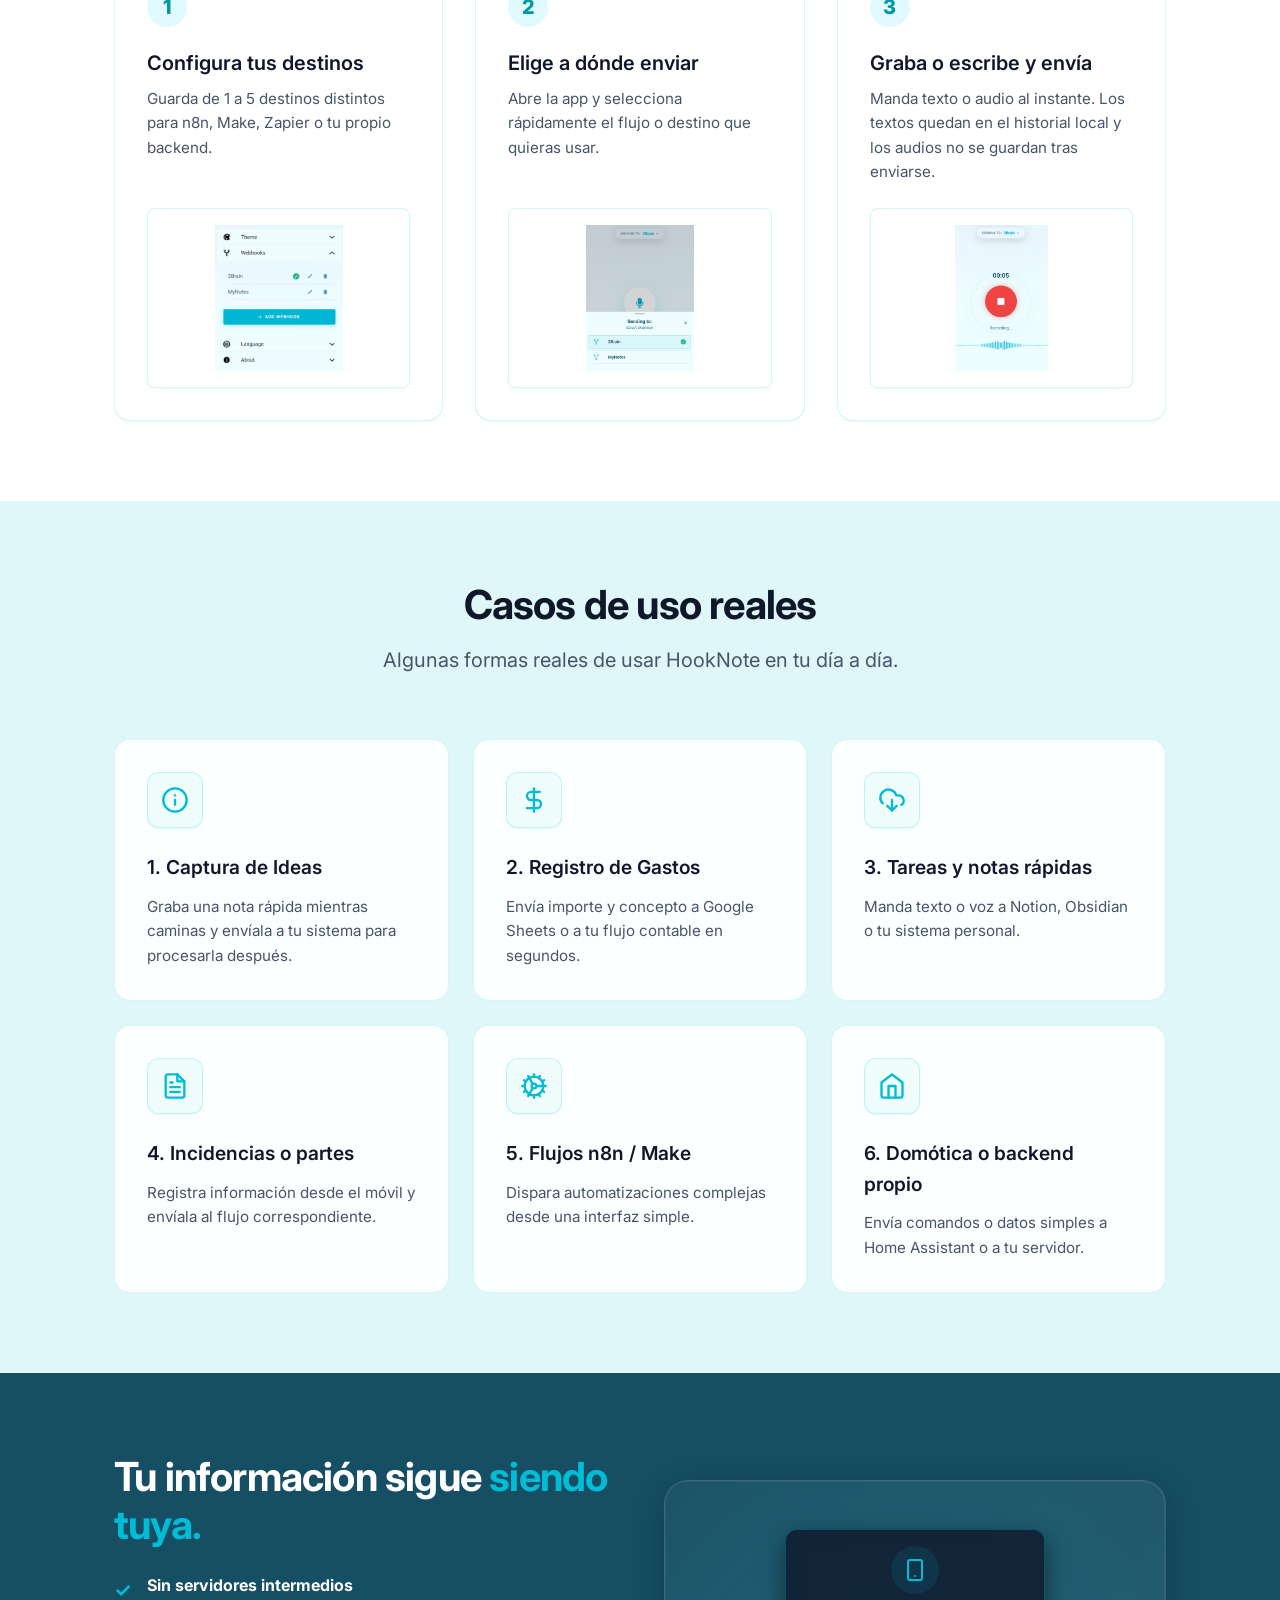
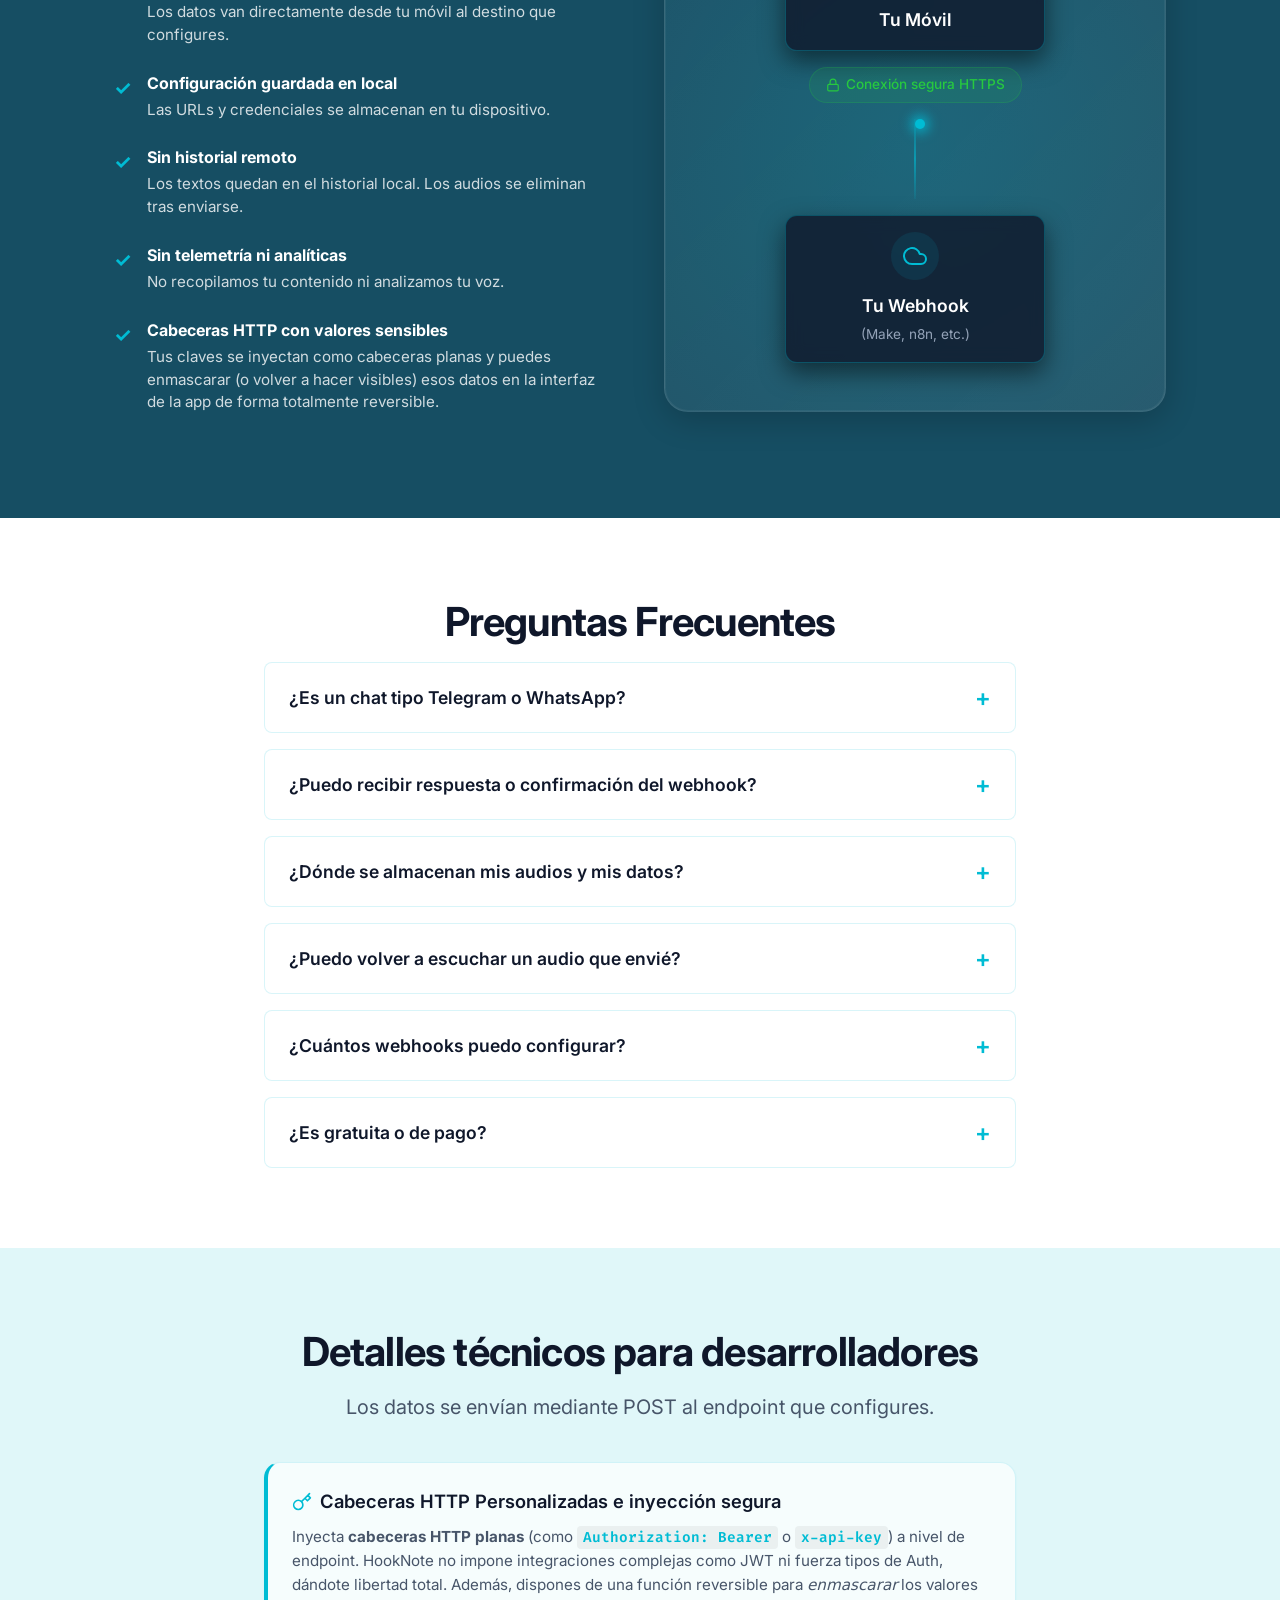
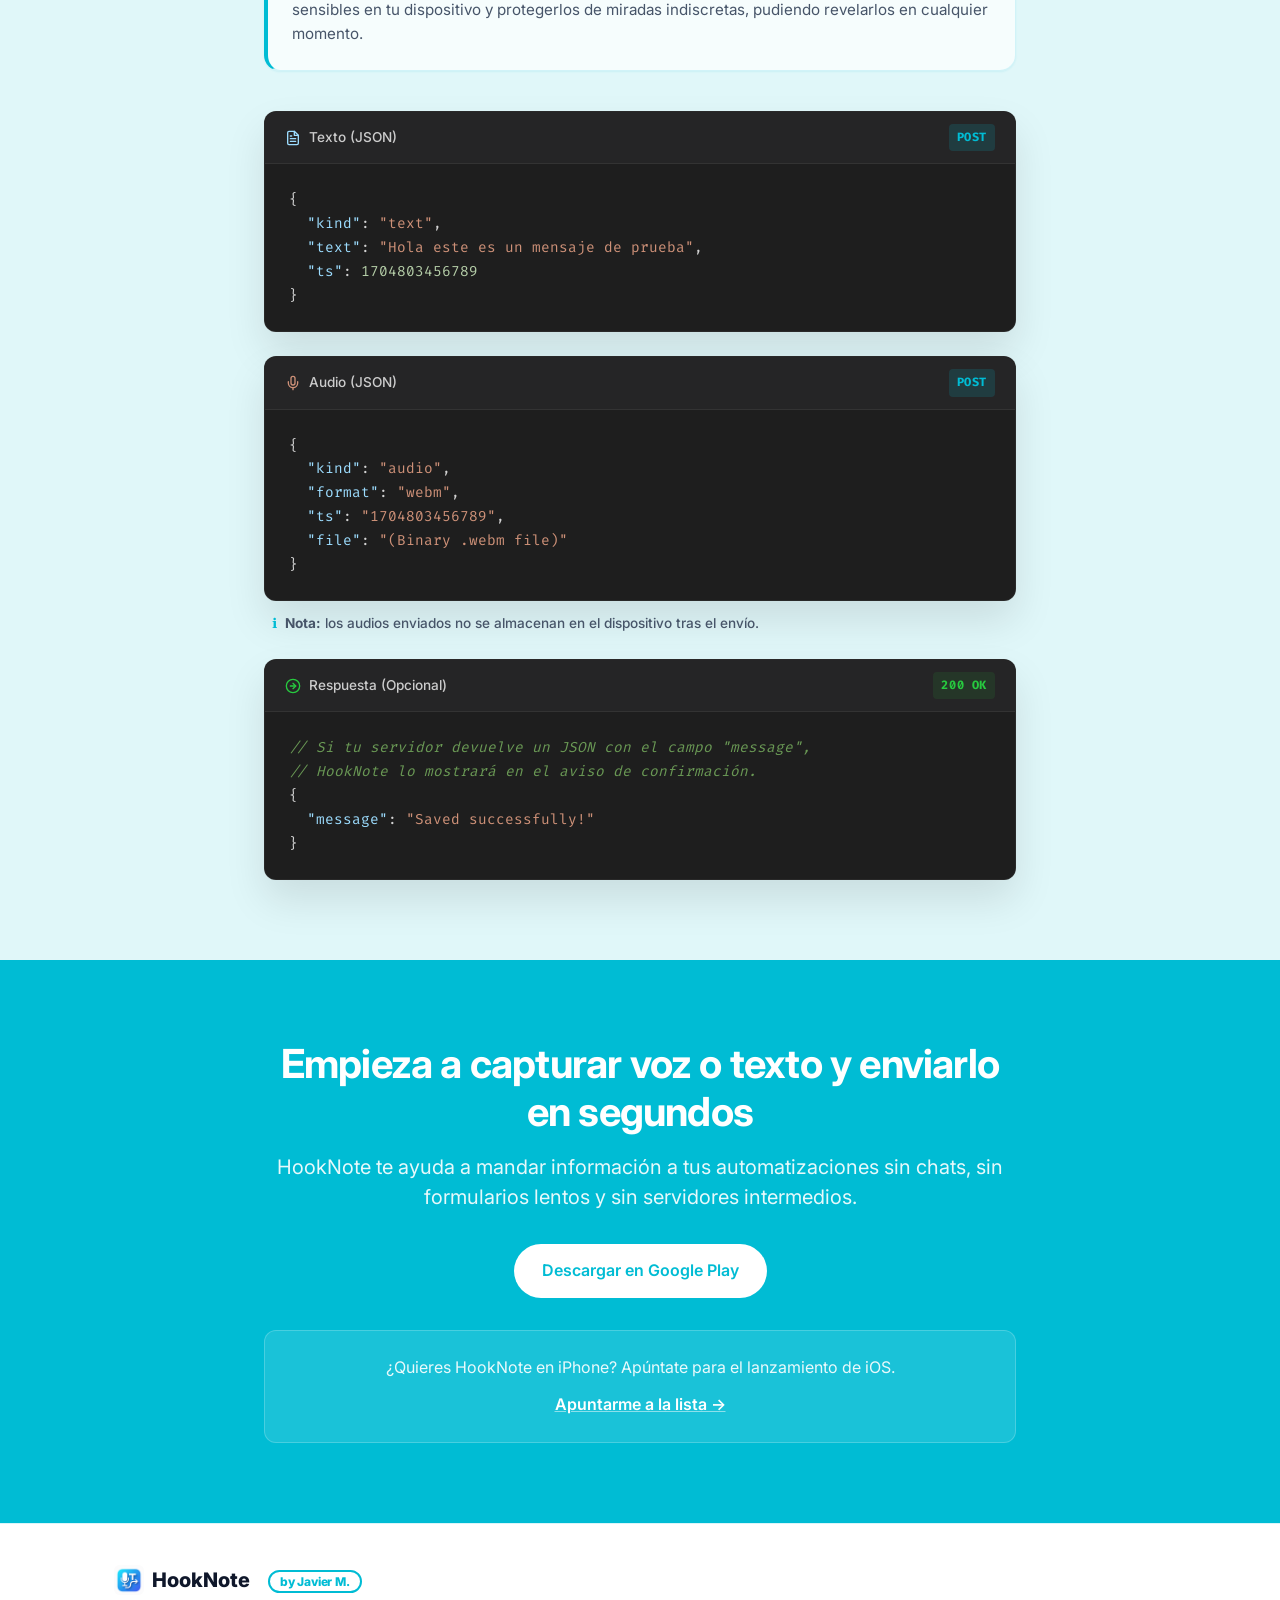
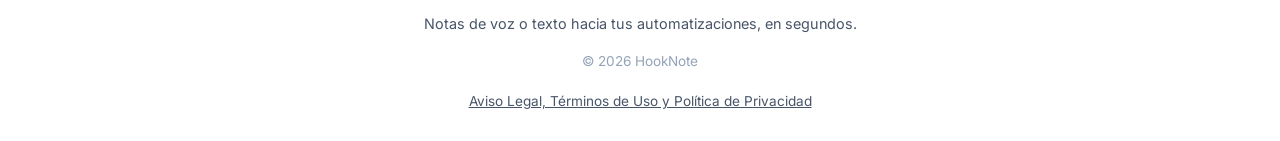
==== commit 116fd47f: "Add fix and remove comments" ====
--- a/index.html
+++ b/index.html
@@ -2,7 +2,6 @@
 <html lang="es">
 
 <head>
-    <!-- Google Consent Mode -->
     <script>
         window.dataLayer = window.dataLayer || [];
         function gtag() { dataLayer.push(arguments); }
@@ -11,7 +10,6 @@
             'analytics_storage': 'denied'
         });
 
-        // Load granted state if already accepted
         if (localStorage.getItem("hooknote_cookie_consent") === "accepted") {
             gtag('consent', 'update', {
                 'ad_storage': 'granted',
@@ -20,7 +18,6 @@
         }
     </script>
 
-    <!-- Google Tag Manager -->
     <script>(function (w, d, s, l, i) {
             w[l] = w[l] || []; w[l].push({
                 'gtm.start':
@@ -29,7 +26,6 @@
                 j = d.createElement(s), dl = l != 'dataLayer' ? '&l=' + l : ''; j.async = true; j.src =
                     'https://www.googletagmanager.com/gtm.js?id=' + i + dl; f.parentNode.insertBefore(j, f);
         })(window, document, 'script', 'dataLayer', 'GTM-KTXKHZTX');</script>
-    <!-- End Google Tag Manager -->
 
     <meta charset="UTF-8">
     <meta name="viewport" content="width=device-width, initial-scale=1.0">
@@ -42,7 +38,6 @@
     <meta name="robots" content="index, follow">
     <meta name="theme-color" content="#f0fdfd">
 
-    <!-- Open Graph / Social Media -->
     <meta property="og:type" content="website">
     <meta property="og:url" content="https://hooknote.javierm.es/">
     <meta property="og:title" content="HookNote - El punto de entrada universal para automatizaciones">
@@ -50,7 +45,6 @@
         content="Lanza tus automatizaciones en un toque. Envía texto o audio a hasta 5 webhooks diferentes. Sin chats. Sin bots. Sin fricción.">
     <meta property="og:image" content="https://hooknote.javierm.es/images/logo.png">
 
-    <!-- Twitter -->
     <meta property="twitter:card" content="summary_large_image">
     <meta property="twitter:url" content="https://hooknote.javierm.es/">
     <meta property="twitter:title" content="HookNote - El punto de entrada universal para automatizaciones">
@@ -58,7 +52,6 @@
         content="Lanza tus automatizaciones en un toque. Envía texto o audio directo a tu endpoint.">
     <meta property="twitter:image" content="https://hooknote.javierm.es/images/logo.png">
 
-    <!-- Favicon -->
     <link rel="icon" type="image/png" href="/images/logo.png">
     <link rel="apple-touch-icon" href="/images/logo.png">
     <link rel="canonical" href="https://hooknote.javierm.es/">
@@ -74,21 +67,22 @@
 </head>
 
 <body>
-    <!-- Google Tag Manager (noscript) -->
     <noscript><iframe src="https://www.googletagmanager.com/ns.html?id=GTM-KTXKHZTX" height="0" width="0"
             style="display:none;visibility:hidden"></iframe></noscript>
-    <!-- End Google Tag Manager (noscript) -->
 
 
     <nav>
         <div class="container nav-container">
-            <a href="#" class="logo" style="text-decoration: none;">
-                <img src="/images/logo.png" alt="HookNote Logo">
-                HookNote
-                <span class="author-badge">by Javier M.</span>
-            </a>
-
-            <!-- Desktop Links -->
+            <div style="display: flex; align-items: center;">
+                <a href="#" class="logo" style="text-decoration: none; padding-right: 4px;">
+                    <img src="/images/logo.png" alt="HookNote Logo">
+                    HookNote
+                </a>
+                <a href="#" style="text-decoration: none;">
+                    <span class="author-badge">by Javier M.</span>
+                </a>
+            </div>
+
             <div class="nav-links desktop-menu">
                 <a href="#how-it-works">Cómo funciona</a>
                 <a href="#use-cases">Casos de uso</a>
@@ -96,13 +90,11 @@
                 <a href="#faq">FAQ</a>
             </div>
 
-            <!-- Hamburger Button -->
             <button class="menu-toggle" aria-label="Abrir menú" aria-expanded="false">
                 <span class="hamburger"></span>
             </button>
         </div>
 
-        <!-- Mobile Menu Overlay -->
         <div class="mobile-menu">
             <a href="#how-it-works" class="mobile-link">Cómo funciona</a>
             <a href="#use-cases" class="mobile-link">Casos de uso</a>
@@ -118,7 +110,6 @@
     </nav>
 
     <main>
-        <!-- 1️⃣ Hero -->
         <section class="hero pb-12 pt-20">
             <div class="container text-center">
                 <h1 class="fade-up delay-1">Envía notas de voz o texto a tus automatizaciones en segundos</h1>
@@ -141,7 +132,6 @@
                         · Gratuita · Sin servidores intermedios</div>
                 </div>
 
-                <!-- 2️⃣ Banda de usos rápidos & Compatibilidad Integrada -->
                 <div class="fade-up delay-4"
                     style="margin-top: 2rem; margin-bottom: 2rem; max-width: 580px; margin-left: auto; margin-right: auto; padding: 1rem 1.5rem; background: rgba(0, 0, 0, 0.02); border-radius: 12px; border: 1px solid rgba(0, 0, 0, 0.04);">
                     <p
@@ -159,7 +149,6 @@
             </div>
         </section>
 
-        <!-- 3️⃣ El problema real -->
         <section class="problem-section bg-soft py-20">
             <div class="container text-center max-w-800">
                 <h2 class="section-title">Capturar información desde el móvil no debería dar tanta fricción</h2>
@@ -179,7 +168,6 @@
             </div>
         </section>
 
-        <!-- 4️⃣ Cómo funciona -->
         <section id="how-it-works" class="how-it-works py-20">
             <div class="container">
                 <div class="text-center mb-16">
@@ -212,7 +200,6 @@
             </div>
         </section>
 
-        <!-- 5️⃣ Casos de uso -->
         <section id="use-cases" class="use-cases bg-soft py-20">
             <div class="container">
                 <div class="text-center mb-16">
@@ -314,7 +301,6 @@
             </div>
         </section>
 
-        <!-- 6️⃣ Privacidad y Arquitectura -->
         <section id="privacy" class="privacy-section py-20 bg-dark text-white">
             <div class="container">
                 <div class="privacy-grid">
@@ -408,7 +394,6 @@
             </div>
         </section>
 
-        <!-- 7️⃣ Para quién es & 8️⃣ FAQ -->
         <section id="faq" class="faq-section py-20">
             <div class="container max-w-800">
                 <h2 class="section-title text-center mb-16">Preguntas Frecuentes</h2>
@@ -488,7 +473,6 @@
             </div>
         </section>
 
-        <!-- 8️⃣ Qué se envía exactamente (Devs) -->
         <section class="payload-section bg-soft py-20">
             <div class="container max-w-800">
                 <div class="text-center mb-10">
@@ -595,7 +579,6 @@
             </div>
         </section>
 
-        <!-- 9️⃣ CTA Final -->
         <section class="final-cta py-20 bg-primary text-white text-center">
             <div class="container max-w-800">
                 <h2 class="section-title" style="color: white; margin-bottom: 16px;">Empieza a capturar voz o texto y
@@ -629,7 +612,9 @@
                 <div class="logo opacity-80" style="margin-bottom: 16px;">
                     <img src="/images/logo.png" alt="HookNote Logo" style="height: 30px;">
                     HookNote
-                    <span class="author-badge">by Javier M.</span>
+                    <a href="#" style="text-decoration: none;">
+                        <span class="author-badge">by Javier M.</span>
+                    </a>
                 </div>
                 <p>Notas de voz o texto hacia tus automatizaciones, en segundos.</p>
                 <div class="maker-badge">
@@ -647,7 +632,6 @@
         </div>
     </footer>
 
-    <!-- Cookie Consent Banner -->
     <div id="cookie-consent-banner" class="cookie-banner">
         <div class="cookie-content">
             <p>Usamos cookies analíticas de <strong>Google Analytics 4 (GA4)</strong> para medir el tráfico de forma
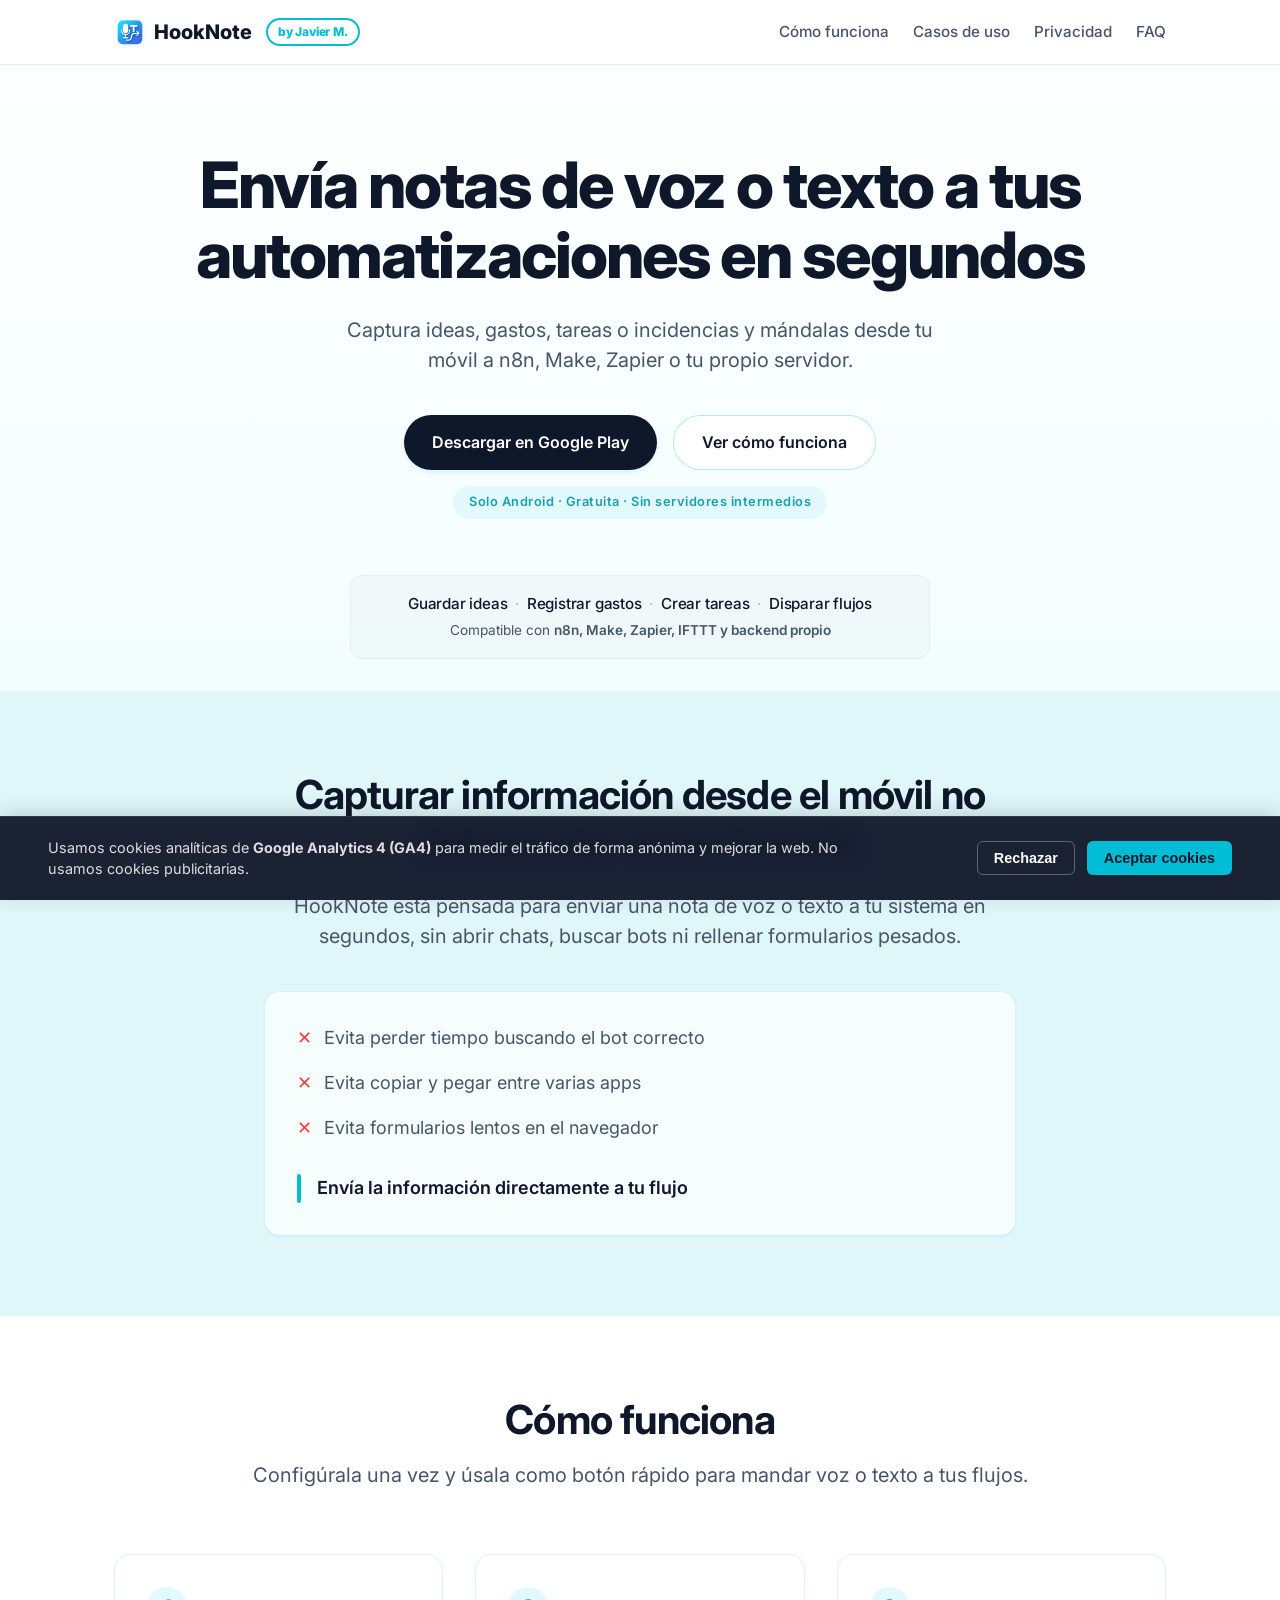
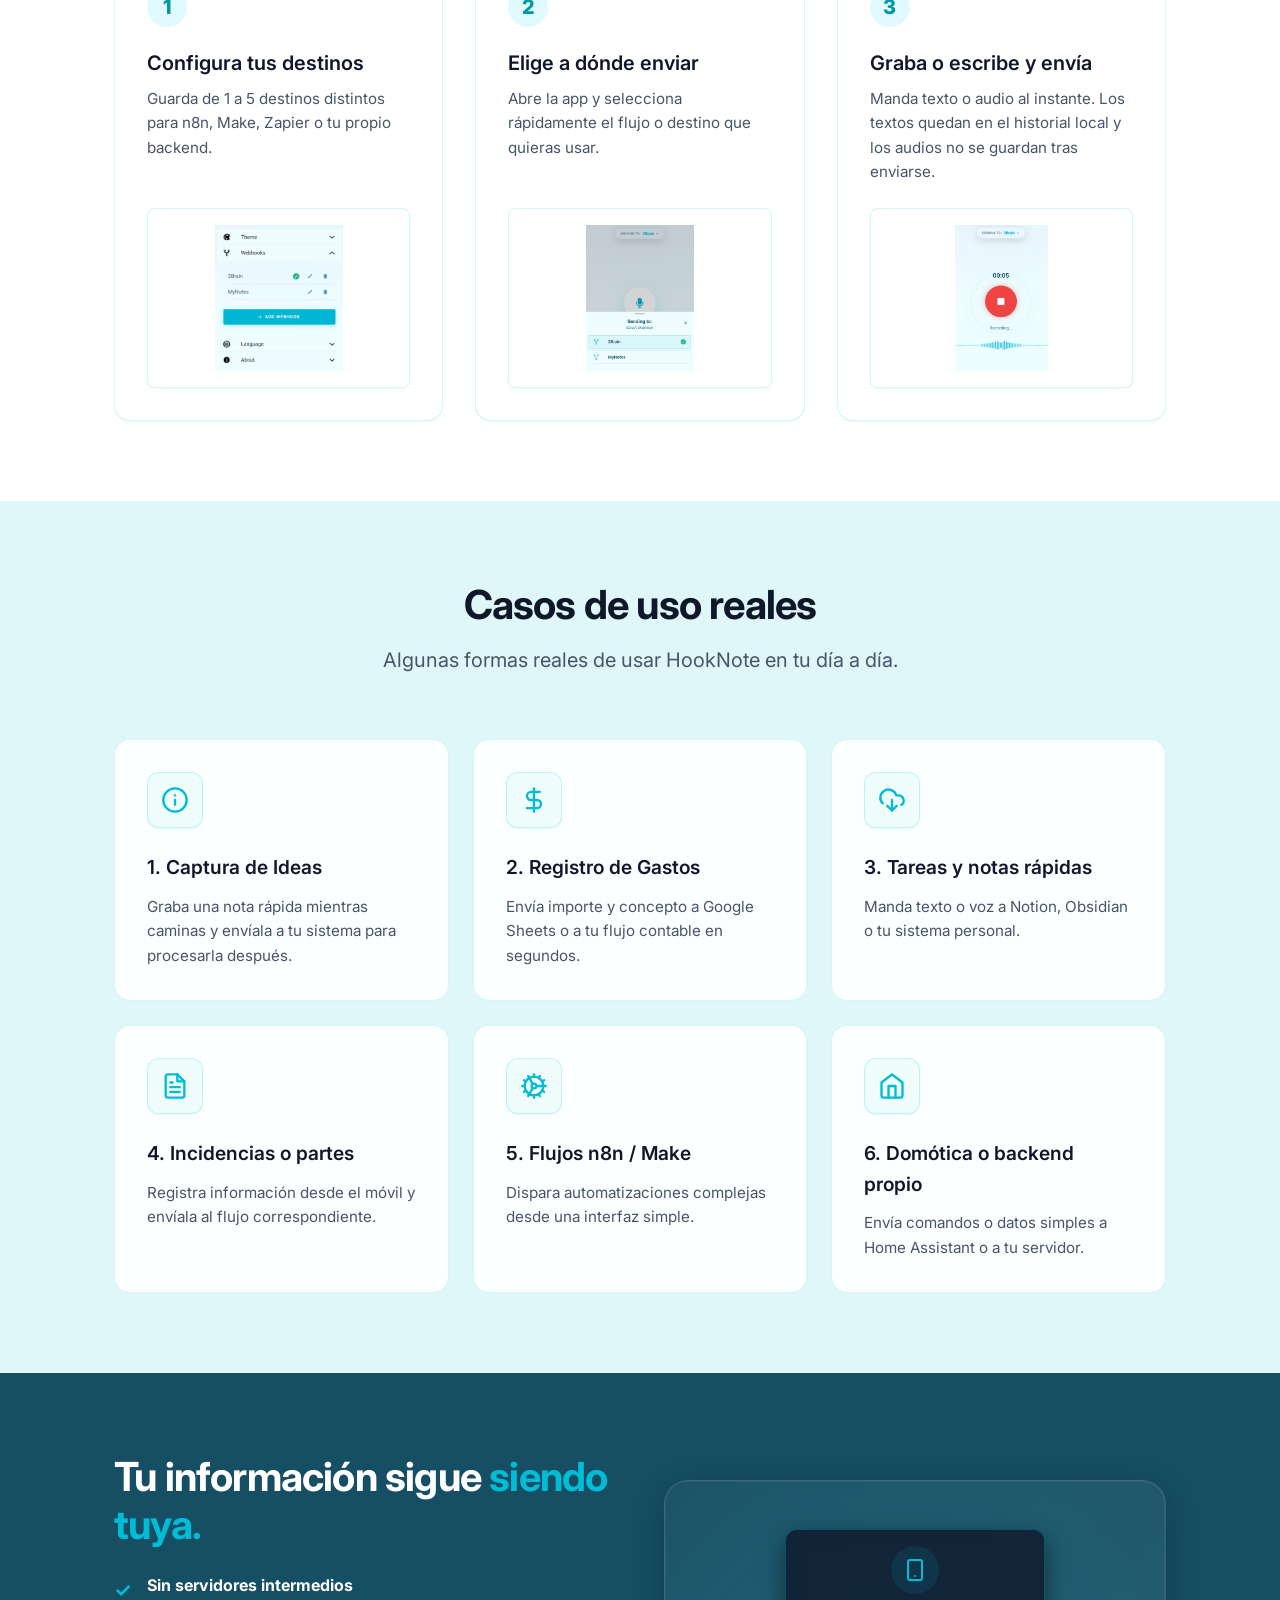
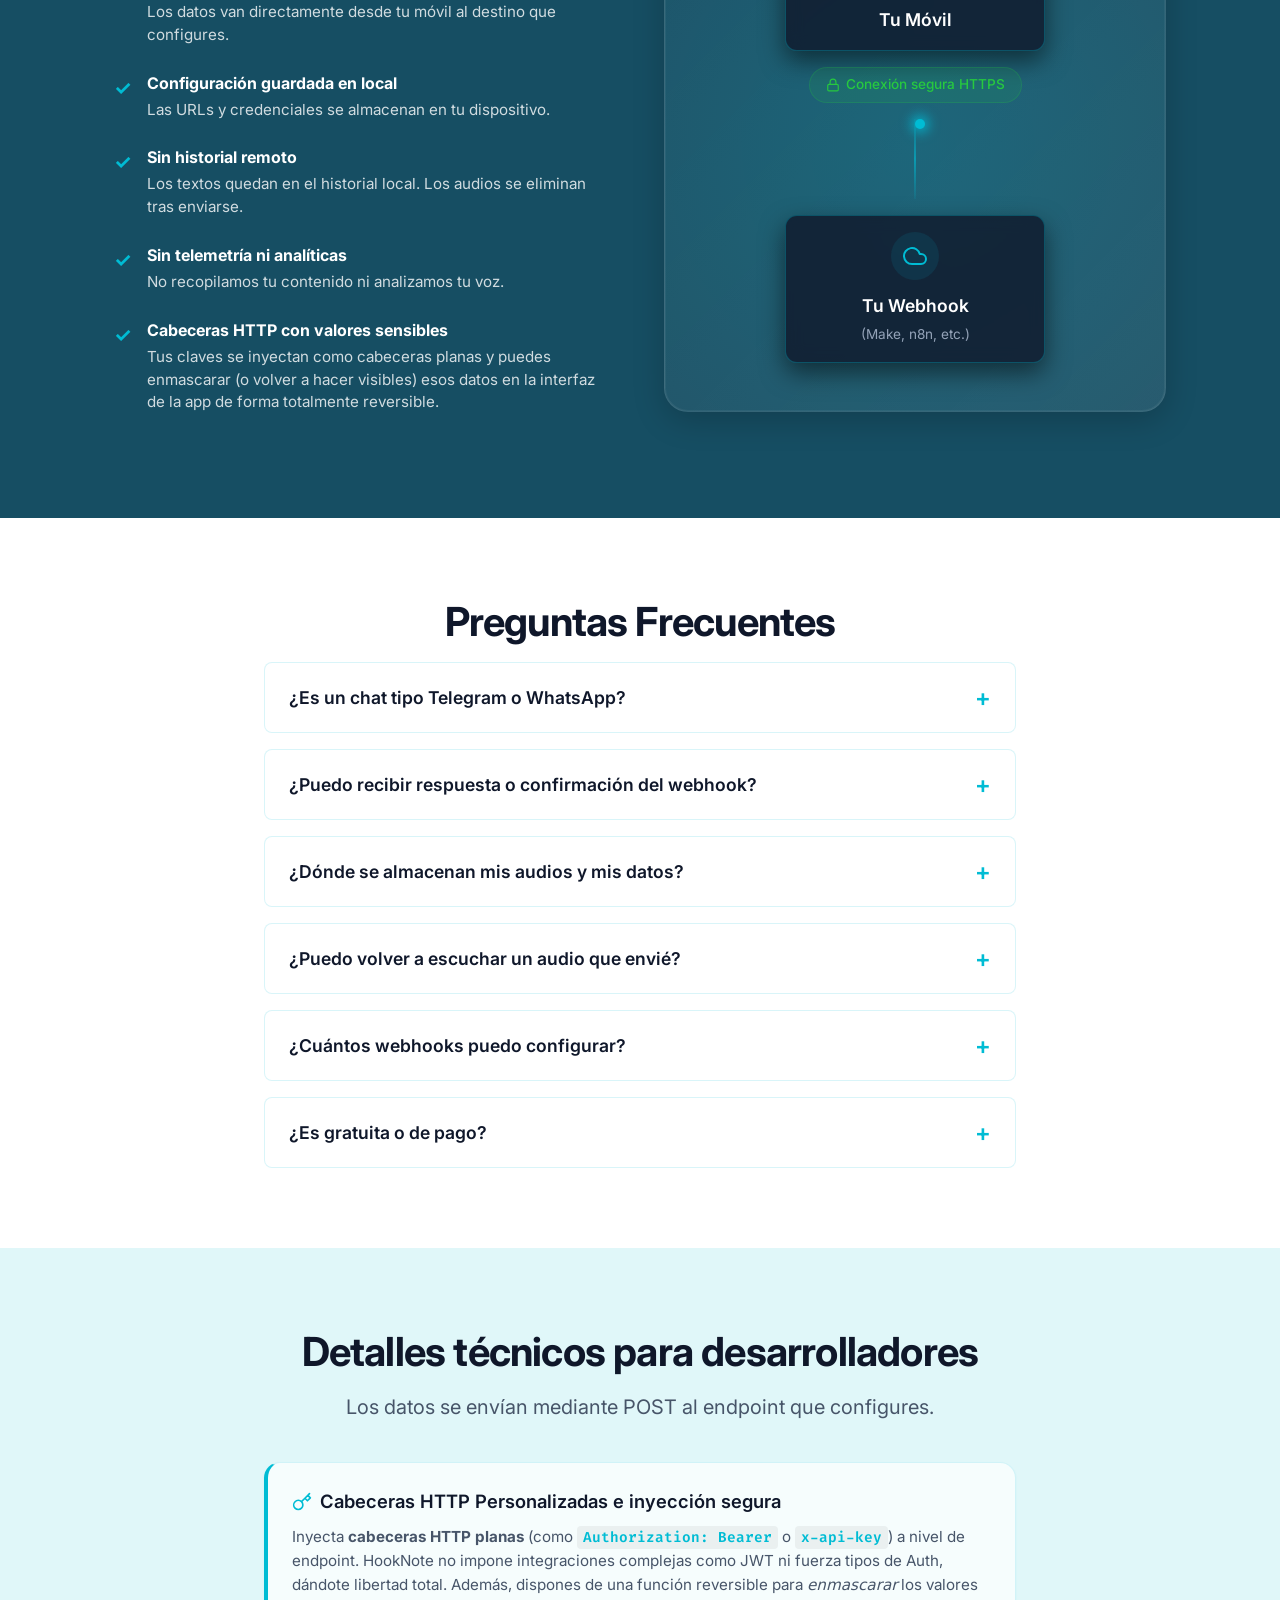
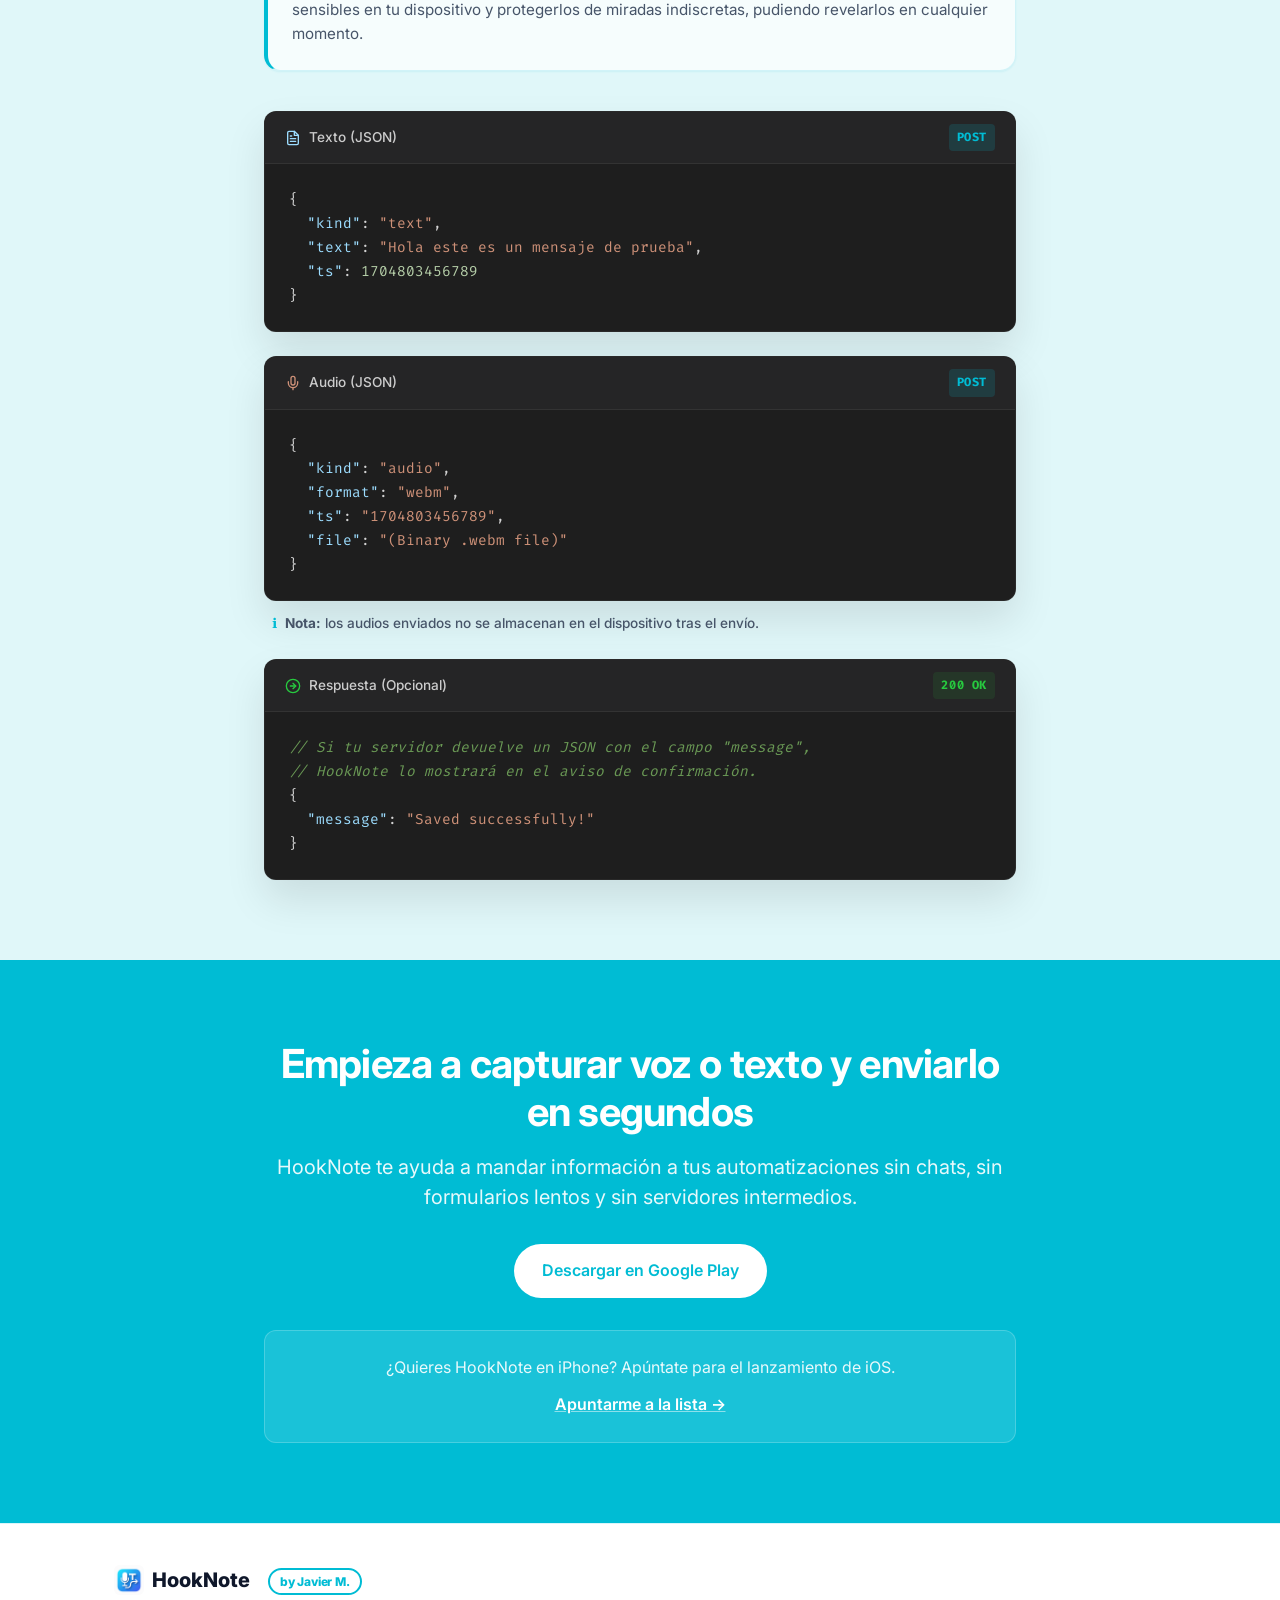
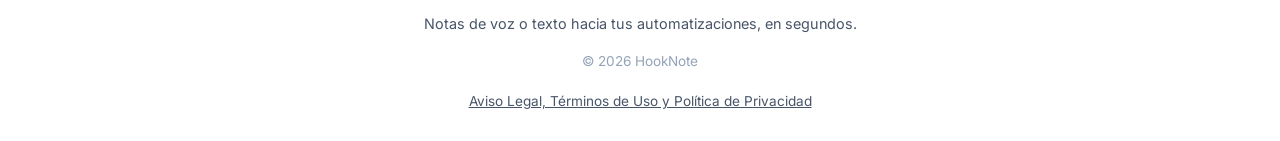
==== commit 8e2450d3: "add author-badge redirect" ====
--- a/index.html
+++ b/index.html
@@ -39,31 +39,31 @@
     <meta name="theme-color" content="#f0fdfd">
 
     <meta property="og:type" content="website">
-    <meta property="og:url" content="https://hooknote.javierm.es/">
+    <meta property="og:url" content="https://hooknoteapp.com/">
     <meta property="og:title" content="HookNote - El punto de entrada universal para automatizaciones">
     <meta property="og:description"
         content="Lanza tus automatizaciones en un toque. Envía texto o audio a hasta 5 webhooks diferentes. Sin chats. Sin bots. Sin fricción.">
-    <meta property="og:image" content="https://hooknote.javierm.es/images/logo.png">
+    <meta property="og:image" content="https://hooknoteapp.com/images/logo.png">
 
     <meta property="twitter:card" content="summary_large_image">
-    <meta property="twitter:url" content="https://hooknote.javierm.es/">
+    <meta property="twitter:url" content="https://hooknoteapp.com/">
     <meta property="twitter:title" content="HookNote - El punto de entrada universal para automatizaciones">
     <meta property="twitter:description"
         content="Lanza tus automatizaciones en un toque. Envía texto o audio directo a tu endpoint.">
-    <meta property="twitter:image" content="https://hooknote.javierm.es/images/logo.png">
+    <meta property="twitter:image" content="https://hooknoteapp.com/images/logo.png">
 
     <link rel="icon" type="image/png" href="/images/logo.png">
     <link rel="apple-touch-icon" href="/images/logo.png">
-    <link rel="canonical" href="https://hooknote.javierm.es/">
+    <link rel="canonical" href="https://hooknoteapp.com/">
 
     <link rel="preconnect" href="https://fonts.googleapis.com">
     <link rel="preconnect" href="https://fonts.gstatic.com" crossorigin>
     <link
         href="https://fonts.googleapis.com/css2?family=Inter:wght@400;500;600;700;800&family=Fira+Code:wght@400;500&display=swap"
         rel="stylesheet">
-  <script type="module" crossorigin src="/assets/main-cni61YH1.js"></script>
+  <script type="module" crossorigin src="/assets/main-BP8NocRd.js"></script>
   <link rel="modulepreload" crossorigin href="/assets/cookies-m46SQ3Bs.js">
-  <link rel="stylesheet" crossorigin href="/assets/main-B8YGn71R.css">
+  <link rel="stylesheet" crossorigin href="/assets/main-BCgtVq_u.css">
 </head>
 
 <body>
@@ -78,7 +78,7 @@
                     <img src="/images/logo.png" alt="HookNote Logo">
                     HookNote
                 </a>
-                <a href="#" style="text-decoration: none;">
+                <a href="https://www.javierm.es" target="_blank" style="text-decoration: none;">
                     <span class="author-badge">by Javier M.</span>
                 </a>
             </div>
@@ -612,7 +612,7 @@
                 <div class="logo opacity-80" style="margin-bottom: 16px;">
                     <img src="/images/logo.png" alt="HookNote Logo" style="height: 30px;">
                     HookNote
-                    <a href="#" style="text-decoration: none;">
+                    <a href="https://www.javierm.es" target="_blank" style="text-decoration: none;">
                         <span class="author-badge">by Javier M.</span>
                     </a>
                 </div>
--- a/assets/main-BCgtVq_u.css
+++ b/assets/main-BCgtVq_u.css
@@ -0,0 +1 @@
+:root{--primary: #00bcd4;--primary-dark: #0097a7;--primary-light: #e0faff;--bg-main: #f0fdfd;--bg-soft: #e0f7f9;--bg-dark: #164e63;--text-main: #0f172a;--text-muted: #475569;--text-light: #94a3b8;--border-light: rgba(0, 188, 212, .15);--border-medium: rgba(0, 188, 212, .3);--shadow-sm: 0 1px 2px 0 rgb(0 188 212 / .1);--shadow-md: 0 4px 6px -1px rgb(0 188 212 / .1), 0 2px 4px -2px rgb(0 188 212 / .1);--shadow-lg: 0 10px 15px -3px rgb(0 188 212 / .1), 0 4px 6px -4px rgb(0 188 212 / .1);--shadow-glow: 0 0 30px rgba(0, 188, 212, .2);--radius-sm: 8px;--radius-md: 12px;--radius-lg: 16px;--radius-xl: 24px}*{margin:0;padding:0;box-sizing:border-box;scroll-behavior:smooth;overflow-wrap:break-word;word-wrap:break-word}html{scroll-padding-top:80px}html,body{overflow-x:hidden;width:100%}body{font-family:Inter,system-ui,-apple-system,sans-serif;background:linear-gradient(180deg,#ffffff 0%,var(--bg-main) 100%);background-attachment:fixed;color:var(--text-main);line-height:1.6;-webkit-font-smoothing:antialiased;min-height:100vh}.container{max-width:1100px;margin:0 auto;padding:0 24px}.max-w-800{max-width:800px;margin:0 auto}.text-center{text-align:center}.text-left{text-align:left}.text-white{color:#fff}.highlight-cyan{color:var(--primary)}.bg-soft{background-color:var(--bg-soft)}.bg-dark{background-color:var(--bg-dark);color:#fff}.bg-primary{background-color:var(--primary)}.py-20{padding:80px 0}.pt-20{padding-top:80px}.pb-20{padding-bottom:80px}.mb-10{margin-bottom:40px}.mb-16{margin-bottom:64px}.mt-6{margin-top:24px}.mt-8{margin-top:32px}.mt-10{margin-top:40px}opacity-80{opacity:.8}h1{font-size:clamp(2.5rem,5vw,4rem);font-weight:800;line-height:1.1;letter-spacing:-.03em;margin-bottom:24px}h2.section-title{font-size:clamp(2rem,4vw,2.5rem);font-weight:700;line-height:1.2;letter-spacing:-.02em;margin-bottom:16px}h3{font-size:1.25rem;font-weight:600;margin-bottom:8px}h4{font-size:1.1rem;font-weight:600;margin-bottom:8px}p.subtitle{font-size:clamp(1.125rem,2vw,1.25rem);color:var(--text-muted);line-height:1.5}.hero p.subtitle{max-width:600px;margin:0 auto 40px}nav{position:fixed;top:0;left:0;width:100%;z-index:1000;background:#ffffffd9;backdrop-filter:blur(12px);-webkit-backdrop-filter:blur(12px);border-bottom:1px solid var(--border-light);padding:16px 0;transition:background .3s}body{padding-top:70px}.nav-container{display:flex;justify-content:space-between;align-items:center}.logo{display:flex;align-items:center;gap:8px;font-weight:800;font-size:1.25rem;color:var(--text-main)}.logo img{height:32px;border-radius:6px}.nav-links{display:flex;gap:24px}.nav-links a{text-decoration:none;color:var(--text-muted);font-weight:500;font-size:.95rem;transition:color .2s}.nav-links a:hover{color:var(--primary)}.cta-button{display:inline-flex;align-items:center;justify-content:center;padding:14px 28px;border-radius:50px;font-weight:600;font-size:1rem;text-decoration:none;transition:all .3s cubic-bezier(.16,1,.3,1)}.primary-btn{background:var(--text-main);color:#fff;box-shadow:var(--shadow-md)}.primary-btn:hover{background:#000;transform:translateY(-2px);box-shadow:var(--shadow-lg)}.secondary-btn{background:#fff;color:var(--text-main);border:1px solid var(--border-medium)}.secondary-btn:hover{background:var(--bg-soft);border-color:var(--text-muted)}.btn-white{background:#fff;color:var(--primary)}.btn-white:hover{transform:translateY(-2px);box-shadow:var(--shadow-lg)}.hero-actions{display:flex;gap:16px;justify-content:center;flex-wrap:wrap}.badge{display:inline-block;padding:6px 16px;background:var(--primary-light);color:var(--primary-dark);border-radius:100px;font-size:.875rem;font-weight:600;margin-bottom:24px}.author-badge{font-size:.75rem;font-weight:800;vertical-align:middle;margin-left:10px;padding:2px 10px;border-radius:999px;border:2px solid var(--primary);color:var(--primary);letter-spacing:-.2px;transition:all .2s ease;display:inline-block}.author-badge:hover{background-color:var(--primary);color:#fff}.glass-panel{background:#ffffffb3;border:1px solid var(--border-light);border-radius:var(--radius-lg);box-shadow:var(--shadow-sm)}.problem-list{padding:32px;font-size:1.125rem}.problem-list ul{list-style:none;margin-bottom:24px}.problem-list li{display:flex;align-items:flex-start;gap:12px;margin-bottom:16px;color:var(--text-muted)}.cross{color:#ef4444;font-weight:700}.problem-solution{position:relative;padding-left:20px;color:var(--text-main)}.highlight-line{position:absolute;left:0;top:0;bottom:0;width:4px;background:var(--primary);border-radius:2px}.steps-grid{display:grid;grid-template-columns:repeat(auto-fit,minmax(300px,1fr));gap:32px}.step-card{padding:32px;position:relative;overflow:hidden;transition:transform .3s;background:#fff;border-radius:var(--radius-lg);border:1px solid var(--border-light);display:flex;flex-direction:column}.step-card:hover{transform:translateY(-4px);box-shadow:var(--shadow-md);border-color:#00bcd44d}.step-card>p{margin-bottom:24px;flex-grow:1}.step-number{display:flex;align-items:center;justify-content:center;width:40px;height:40px;border-radius:50%;background:var(--primary-light);color:var(--primary-dark);font-weight:800;font-size:1.25rem;margin-bottom:20px}.step-card h3{color:var(--text-main)}.step-card p{color:var(--text-muted);margin-bottom:24px;font-size:.95rem}.step-image{width:100%;height:180px;object-fit:contain;background:#fff;border-radius:var(--radius-sm);border:1px solid var(--border-light);padding:16px;box-shadow:var(--shadow-sm)}.use-cases-grid{display:grid;grid-template-columns:repeat(auto-fill,minmax(300px,1fr));gap:24px}.premium-card{background:#ffffffe6;backdrop-filter:blur(10px);-webkit-backdrop-filter:blur(10px);padding:32px;border-radius:var(--radius-lg);border:1px solid var(--border-light);transition:all .4s cubic-bezier(.16,1,.3,1);position:relative;overflow:hidden}.premium-card:after{content:"";position:absolute;top:0;left:0;width:100%;height:100%;background:radial-gradient(circle at top right,rgba(0,188,212,.08) 0%,transparent 60%);opacity:0;transition:opacity .4s ease;pointer-events:none}.premium-card:hover{transform:translateY(-5px);border-color:#00bcd466;box-shadow:0 15px 30px #00bcd41a}.premium-card:hover:after{opacity:1}.uc-icon.step-image{width:100%;height:auto;max-height:250px;margin-top:auto;display:flex;justify-content:center;align-items:center;overflow:hidden}.uc-icon-wrapper{width:56px;height:56px;background:var(--bg-main);color:var(--primary);border-radius:var(--radius-md);display:flex;align-items:center;justify-content:center;margin-bottom:24px;box-shadow:var(--shadow-sm),inset 0 0 0 1px #00bcd433;transition:transform .4s cubic-bezier(.175,.885,.32,1.275),background .3s ease}.premium-card:hover .uc-icon-wrapper{transform:scale(1.1) rotate(2deg);background:var(--primary-light)}.uc-icon-wrapper svg{width:28px;height:28px}.premium-card h4{font-size:1.2rem;color:var(--text-main);margin-bottom:12px}.premium-card p{color:var(--text-muted);font-size:.95rem;line-height:1.6}.privacy-grid{display:grid;grid-template-columns:1fr 1fr;gap:48px;align-items:center}@media(max-width:900px){.privacy-grid{grid-template-columns:1fr}}.privacy-list{list-style:none;margin-top:24px}.privacy-list li{display:flex;align-items:flex-start;gap:16px;margin-bottom:24px;color:#fffc;line-height:1.5}.check-icon{color:var(--primary);font-weight:700;font-size:1.25rem;flex-shrink:0;margin-top:2px}.privacy-list li div{flex:1;min-width:0}.privacy-list li strong{display:block;margin-bottom:4px;color:#fff}.privacy-list li p{font-size:.95rem}.advanced-diagram{background:linear-gradient(135deg,#ffffff08,#ffffff14);border:1px solid rgba(255,255,255,.1);box-shadow:0 8px 32px #0003,inset 0 0 0 1px #ffffff0d;border-radius:var(--radius-xl);padding:48px;display:flex;flex-direction:column;align-items:center;position:relative;overflow:hidden}.advanced-diagram:before{content:"";position:absolute;top:-50%;left:-50%;width:200%;height:200%;background:radial-gradient(circle at 50% 50%,rgba(0,188,212,.15) 0%,transparent 50%);z-index:0;pointer-events:none}.diagram-node{position:relative;z-index:1;background:#0f172acc;backdrop-filter:blur(8px);-webkit-backdrop-filter:blur(8px);border:1px solid rgba(0,188,212,.3);padding:16px 32px;border-radius:var(--radius-md);display:flex;flex-direction:column;align-items:center;width:100%;max-width:260px;box-shadow:0 10px 25px #00000080;transition:transform .3s ease,border-color .3s ease,box-shadow .3s ease}.diagram-node:hover{transform:translateY(-2px);border-color:var(--primary);box-shadow:0 10px 25px #00bcd433}.node-icon{width:48px;height:48px;background:#00bcd41a;color:var(--primary);border-radius:50%;display:flex;align-items:center;justify-content:center;margin-bottom:12px}.node-text{font-weight:600;font-size:1.1rem;color:#fff}.node-sub{font-size:.85rem;color:var(--text-light);margin-top:4px}.diagram-connection{position:relative;z-index:1;display:flex;flex-direction:column;align-items:center;width:100%;justify-content:center;padding:16px 0}.secure-badge{display:inline-flex;align-items:center;gap:6px;background:#27c93f1a;color:#27c93f;padding:6px 16px;border-radius:100px;font-size:.85rem;font-weight:500;border:1px solid rgba(39,201,63,.2);margin-bottom:16px}.connection-path{position:relative;width:2px;height:80px;background:linear-gradient(to bottom,#00bcd41a,#00bcd499,#00bcd41a)}.data-packet{position:absolute;top:0;left:50%;width:10px;height:10px;background:var(--primary);border-radius:50%;box-shadow:0 0 12px 4px #00bcd4cc;animation:sendPacket 2.5s infinite cubic-bezier(.4,0,.2,1)}@keyframes sendPacket{0%{top:0;opacity:0;transform:translate(-50%) scale(.5)}15%{opacity:1;transform:translate(-50%) scale(1.2)}85%{opacity:1;transform:translate(-50%) scale(1.2)}to{top:100%;opacity:0;transform:translate(-50%) scale(.5)}}.code-editor{background:#1e1e1e;border-radius:var(--radius-md);overflow:hidden;box-shadow:0 20px 40px #0000001a;border:1px solid rgba(255,255,255,.05)}.code-header{background:#252526;padding:12px 20px;display:flex;align-items:center;justify-content:space-between;border-bottom:1px solid #333333}.filename{color:#ccc;font-size:.85rem;font-family:Inter,sans-serif;font-weight:500;display:flex;align-items:center;gap:8px}.code-badge{background:#00bcd426;color:var(--primary);padding:4px 8px;border-radius:4px;font-size:.75rem;font-weight:700;font-family:Fira Code,monospace;text-transform:uppercase;letter-spacing:.05em}pre{margin:0;padding:24px;overflow-x:auto;background:#1e1e1e}code{font-family:Fira Code,monospace;font-size:.9rem;color:#d4d4d4}.token.string{color:#ce9178}.token.key{color:#9cdcfe}.token.number{color:#b5cea8}.token.punct{color:#d4d4d4}.token.comment{color:#6a9955;font-style:italic}.faq-container{display:flex;flex-direction:column;gap:16px}.faq-item{background:#fff;border:1px solid var(--border-light);border-radius:var(--radius-sm);overflow:hidden}.faq-question{width:100%;text-align:left;background:none;border:none;padding:20px 24px;font-size:1.1rem;font-weight:600;color:var(--text-main);display:flex;justify-content:space-between;align-items:center;cursor:pointer;font-family:inherit}.faq-icon{color:var(--primary);font-size:1.5rem;transition:transform .3s}.faq-question.active .faq-icon{transform:rotate(45deg)}.faq-answer{max-height:0;overflow:hidden;transition:max-height .3s ease-out;background:var(--bg-soft)}.faq-answer p{padding:8px 24px 24px;color:var(--text-muted)}.glass-box{background:#ffffff1a;border:1px solid rgba(255,255,255,.2);border-radius:var(--radius-md);padding:24px}.ios-link{color:#fff;font-weight:600;text-decoration:underline;text-decoration-color:#ffffff80}.ios-link:hover{text-decoration-color:#fff}footer{text-align:center;padding:40px 0;border-top:1px solid var(--border-light);color:var(--text-muted);font-size:.9rem}.maker-badge{margin-top:16px;font-size:.85rem;color:var(--text-light)}.w-full{width:100%}.menu-toggle{display:none;background:none;border:none;cursor:pointer;padding:8px;z-index:1000}.hamburger{display:block;width:24px;height:2px;background-color:var(--text-main);position:relative;transition:background-color .3s cubic-bezier(.16,1,.3,1)}.hamburger:before,.hamburger:after{content:"";position:absolute;width:24px;height:2px;background-color:var(--text-main);transition:transform .3s cubic-bezier(.16,1,.3,1),top .3s cubic-bezier(.16,1,.3,1);left:0}.hamburger:before{top:-8px}.hamburger:after{top:8px}.menu-toggle.active .hamburger{background-color:transparent}.menu-toggle.active .hamburger:before{top:0;transform:rotate(45deg)}.menu-toggle.active .hamburger:after{top:0;transform:rotate(-45deg)}.mobile-menu{display:none;position:absolute;top:100%;left:0;width:100%;background:#fffffffa;backdrop-filter:blur(12px);-webkit-backdrop-filter:blur(12px);border-bottom:1px solid var(--border-light);box-shadow:var(--shadow-md);padding:24px;flex-direction:column;gap:16px;transform:translateY(-10px);opacity:0;transition:transform .3s ease,opacity .3s ease;z-index:99}.mobile-menu.open{display:flex;transform:translateY(0);opacity:1}.mobile-link{text-decoration:none;color:var(--text-main);font-size:1.125rem;font-weight:500;padding:8px 0}.mobile-divider{border:0;height:1px;background:var(--border-light);margin:8px 0}@media(max-width:768px){.desktop-menu{display:none}.menu-toggle{display:block}.hero h1{font-size:2.25rem;margin-top:16px}.hero-actions{flex-direction:column;gap:12px}.hero-actions a{width:100%}.steps-grid,.use-cases-grid{grid-template-columns:1fr}.premium-card{text-align:center;padding:24px}.uc-icon-wrapper{margin:0 auto 20px}.privacy-grid{grid-template-columns:1fr;gap:32px}.advanced-diagram{padding:32px 16px}.code-editor{font-size:.85rem}pre{padding:16px}.py-20{padding:48px 0}.pt-20{padding-top:48px}.pb-20{padding-bottom:48px}.faq-question{padding:16px;font-size:1rem}}.fade-up{opacity:0;transform:translateY(20px);transition:opacity .6s ease-out,transform .6s ease-out}.fade-up.visible{opacity:1;transform:translateY(0)}.delay-1{transition-delay:.1s}.delay-2{transition-delay:.2s}.delay-3{transition-delay:.3s}.cookie-banner{position:fixed;bottom:0;left:0;right:0;background:#0f172af2;backdrop-filter:blur(10px);-webkit-backdrop-filter:blur(10px);color:#fff;padding:16px 24px;display:flex;flex-direction:column;gap:16px;z-index:9999;box-shadow:0 -4px 20px #00000026;align-items:center;border-top:1px solid rgba(255,255,255,.1)}@media(min-width:768px){.cookie-banner{flex-direction:row;justify-content:space-between;padding:20px 48px}}.cookie-content{flex:1;max-width:800px}.cookie-content p{margin:0;font-size:.9rem;color:#ffffffd9;line-height:1.5}.cookie-actions{display:flex;gap:12px;flex-shrink:0}.cookie-btn{padding:8px 16px;border-radius:6px;font-size:.9rem;font-weight:600;cursor:pointer;transition:all .2s ease;border:1px solid transparent}.cookie-accept{background:#00bcd4;color:#0f172a}.cookie-accept:hover{background:#fff;color:#0f172a;transform:translateY(-2px)}.cookie-decline{background:transparent;color:#fff;border-color:#ffffff4d}.cookie-decline:hover{background:#ffffff1a;border-color:#fff}
